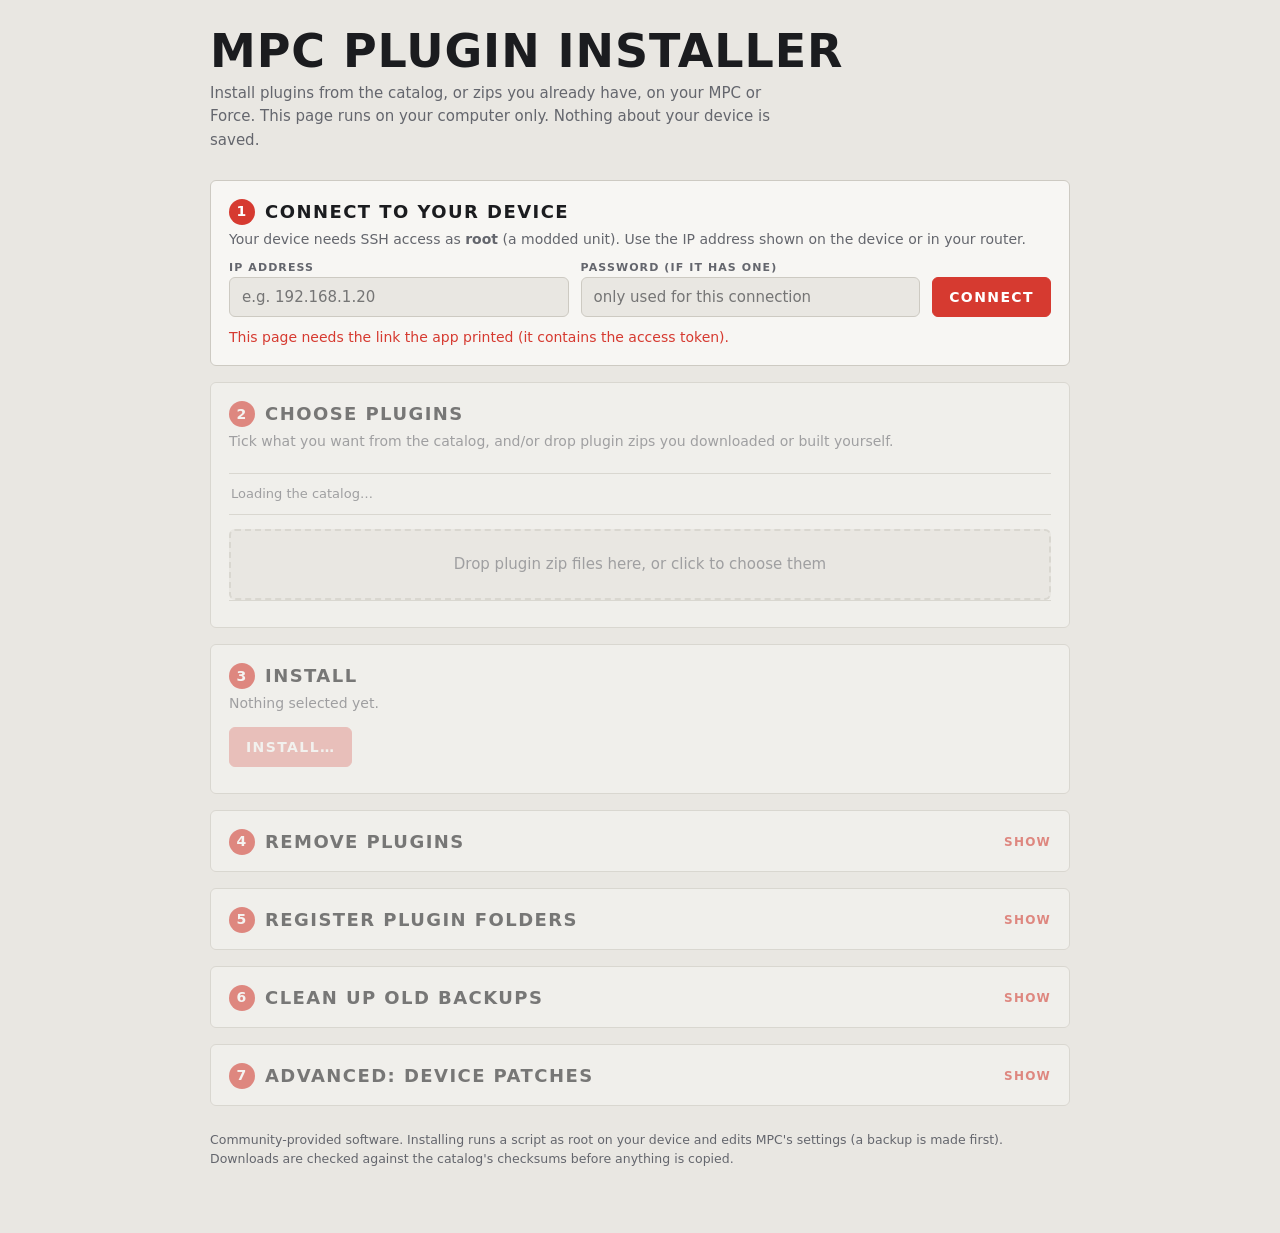
==== tools/desktop/web/index.html @ 8a44c022 "Installer app: Apply and Undo for device patches (#260) * Installer app: Apply and Undo for device p" ====
<!doctype html>
<html lang="en">
<head>
<meta charset="utf-8">
<meta name="viewport" content="width=device-width, initial-scale=1">
<title>MPC Plugin Installer</title>
<style>
:root { --bg:#e9e7e2; --panel:#f7f6f3; --panel-2:#eeede8; --line:#cdcac2; --fg:#1b1c1f; --muted:#64666d; --accent:#d63a30; --accent-fg:#fff;
  --ok:#2e7d32; --lcd:#1b1c1f; --lcd-fg:#f4f4f4; --display:"Titillium Web","Arial Narrow",system-ui,sans-serif; --text:"Roboto",system-ui,sans-serif; color-scheme:light; }
* { box-sizing:border-box; }
body { margin:0; background:var(--bg); color:var(--fg); font:400 15px/1.55 var(--text); padding:0 16px 64px; }
.wrap { max-width:860px; margin-inline:auto; }
header { padding:28px 0 8px; }
h1 { font:700 clamp(30px,6vw,46px)/1 var(--display); text-transform:uppercase; letter-spacing:.02em; margin:0 0 8px; }
.lede { color:var(--muted); margin:0 0 20px; max-width:60ch; }
section { background:var(--panel); border:1px solid var(--line); border-radius:6px; padding:18px 18px 16px; margin-bottom:16px; }
section.off { opacity:.55; }
h2 { font:700 18px/1.2 var(--display); text-transform:uppercase; letter-spacing:.08em; margin:0 0 4px; display:flex; gap:10px; align-items:center; }
h2 .n { display:inline-grid; place-items:center; width:26px; height:26px; border-radius:50%; background:var(--accent); color:var(--accent-fg); font-size:14px; }
.sub { color:var(--muted); margin:0 0 12px; font-size:14px; }
label.f { display:flex; flex-direction:column; gap:4px; font:600 11px/1 var(--display); letter-spacing:.1em; text-transform:uppercase; color:var(--muted); }
input[type=text], input[type=password] { font:400 15px var(--text); letter-spacing:0; text-transform:none; color:var(--fg); background:var(--bg); border:1px solid var(--line); border-radius:6px; padding:10px 12px; width:100%; }
.row { display:flex; gap:12px; flex-wrap:wrap; align-items:flex-end; }
.row > * { flex:1 1 200px; }
.row > button { flex:0 0 auto; }
button, .btn { font:600 14px/1 var(--display); letter-spacing:.1em; text-transform:uppercase; border-radius:6px; border:1px solid var(--line); background:var(--panel-2); color:var(--fg); padding:12px 16px; cursor:pointer; }
button.primary { background:var(--accent); border-color:var(--accent); color:var(--accent-fg); }
button:disabled { opacity:.45; cursor:not-allowed; }
:focus-visible { outline:2px solid var(--accent); outline-offset:2px; }
.msg { margin:10px 0 0; font-size:14px; }
.msg.err { color:var(--accent); } .msg.ok { color:var(--ok); }
.small { font-size:13px; color:var(--muted); }
ul.list { list-style:none; margin:0; padding:0; border-top:1px solid var(--line); }
ul.list li { display:flex; gap:12px; align-items:flex-start; padding:10px 2px; border-bottom:1px solid var(--line); }
ul.list input[type=checkbox] { width:20px; height:20px; margin-top:2px; accent-color:var(--accent); flex:none; }
ul.list .t { flex:1; min-width:0; } ul.list .t b { font:700 16px var(--display); letter-spacing:.04em; text-transform:uppercase; }
ul.list .t .d { display:block; color:var(--muted); font-size:13px; }
.tag { display:inline-block; vertical-align:middle; font:600 11px var(--display); letter-spacing:.08em; text-transform:uppercase; border:1px solid var(--line); border-radius:4px; padding:2px 6px; margin-left:8px; color:var(--muted); }
.tag.ok { color:var(--ok); border-color:var(--ok); }
.drop { border:2px dashed var(--line); border-radius:6px; padding:22px; text-align:center; color:var(--muted); margin-top:14px; cursor:pointer; background:var(--bg); }
.drop.over { border-color:var(--accent); color:var(--fg); }
.log { background:var(--lcd); color:var(--lcd-fg); border-radius:6px; padding:12px; font:500 12.5px/1.5 ui-monospace,Menlo,Consolas,monospace; white-space:pre-wrap; overflow-wrap:anywhere; max-height:340px; overflow:auto; margin:12px 0 0; }
dialog { border:1px solid var(--line); border-radius:8px; background:var(--panel); color:var(--fg); max-width:520px; width:calc(100% - 32px); padding:20px; }
dialog::backdrop { background:rgb(0 0 0/.45); }
dialog h3 { font:700 20px var(--display); text-transform:uppercase; letter-spacing:.06em; margin:0 0 8px; }
dialog .actions { display:flex; gap:10px; justify-content:flex-end; margin-top:16px; }
.tools[hidden] { display:none; }
.tools { display:grid; grid-template-columns:repeat(auto-fit,minmax(140px,1fr)); gap:10px; margin:0 0 10px; }
.tools .wide { grid-column:1 / -1; }
.tools select { font:400 14px var(--text); color:var(--fg); background:var(--bg); border:1px solid var(--line); border-radius:6px; padding:10px 12px; width:100%; }
.tools label.f { min-width:0; }
.catbar { display:flex; flex-wrap:wrap; gap:6px 16px; justify-content:space-between; align-items:center; margin:2px 0 8px; font-size:13px; color:var(--muted); }
.linkbtn { font:600 12px/1 var(--display); letter-spacing:.1em; text-transform:uppercase; color:var(--accent); background:none; border:0; padding:6px 0; cursor:pointer; }
.tag.up { color:#8a5a00; border-color:#c58b00; }
.tag.warn { color:#4b3f94; border-color:#8a7cc9; }   /* MPC OS 3.x only: not the update tag's amber */
ul.list .t .d.osn.err { color:var(--accent); } ul.list .t .d.osn.warn { color:#4b3f94; }
#selbar { position:sticky; bottom:12px; z-index:4; display:flex; gap:12px; align-items:center; justify-content:space-between; background:var(--lcd); color:var(--lcd-fg);
  border-radius:8px; padding:10px 12px 10px 16px; box-shadow:0 6px 24px rgb(0 0 0/.25); margin-top:12px; }
#selbar[hidden] { display:none; }
#selbar b { font:700 15px var(--display); letter-spacing:.06em; text-transform:uppercase; }
#selbar button.linkbtn { color:#ffb3ad; }
details.collapse > summary { cursor:pointer; list-style:none; display:flex; justify-content:space-between; align-items:center; gap:12px; }
details.collapse > summary::-webkit-details-marker { display:none; }
details.collapse > summary h2 { margin:0; }
details.collapse > summary .hint { font:600 12px/1 var(--display); letter-spacing:.1em; text-transform:uppercase; color:var(--accent); }
details.collapse[open] > summary .hint { font-size:0; }
details.collapse[open] > summary .hint::after { content:"Hide"; font-size:12px; }
details.collapse[open] > summary { margin-bottom:6px; }
.row input[type=number] { width:100%; font:400 15px var(--text); color:var(--fg); background:var(--bg); border:1px solid var(--line); border-radius:6px; padding:10px 12px; }
ul.list li.grp { display:block; padding:12px 2px 6px; font:700 12px/1 var(--display); letter-spacing:.12em; text-transform:uppercase; color:var(--muted); border-bottom:1px solid var(--line); }
fieldset.where { border:1px solid var(--line); border-radius:6px; margin:0 0 12px; padding:8px 12px 10px; }
fieldset.where[hidden] { display:none; }
fieldset.where legend { font:600 11px/1 var(--display); letter-spacing:.1em; text-transform:uppercase; color:var(--muted); padding:0 6px; }
.whereopt { display:flex; gap:10px; align-items:flex-start; padding:6px 0; cursor:pointer; }
.whereopt input { margin-top:3px; accent-color:var(--accent); }
.whereopt span { display:block; } .whereopt small { display:block; color:var(--muted); font-size:13px; }
.badge { font:700 12px/1 var(--display); letter-spacing:.08em; text-transform:uppercase; color:#8a5a00; border:1px solid #c58b00; background:#fbf1d6; border-radius:999px; padding:4px 10px; margin-left:auto; }
.badge[hidden] { display:none; }
details.collapse > summary .badge + .hint { margin-left:12px; }
footer { color:var(--muted); font-size:12.5px; margin-top:24px; }
</style>
</head>
<body>
<div class="wrap">
<header>
  <h1>MPC plugin installer</h1>
  <p class="lede">Install plugins from the catalog, or zips you already have, on your MPC or Force. This page runs on your computer only. Nothing about your device is saved.</p>
</header>

<section id="s1">
  <h2><span class="n">1</span>Connect to your device</h2>
  <p class="sub">Your device needs SSH access as <b>root</b> (a modded unit). Use the IP address shown on the device or in your router.</p>
  <form id="conn" class="row" autocomplete="off">
    <label class="f">IP address<input id="host" type="text" inputmode="decimal" placeholder="e.g. 192.168.1.20" spellcheck="false" required></label>
    <label class="f">Password (if it has one)<input id="pw" type="password" placeholder="only used for this connection"></label>
    <button class="primary" id="connect" type="submit">Connect</button>
  </form>
  <p class="msg" id="connmsg" role="status" aria-live="polite"></p>
</section>

<section id="s2" class="off">
  <h2><span class="n">2</span>Choose plugins</h2>
  <p class="sub">Tick what you want from the catalog, and/or drop plugin zips you downloaded or built yourself.</p>
  <div class="tools" id="tools" hidden>
    <label class="f wide">Search<input id="q" type="search" placeholder="Name, developer or what it does" autocomplete="off"></label>
    <label class="f">Kind<select id="f-kind"></select></label>
    <label class="f">Developer<select id="f-dev"></select></label>
    <label class="f">Show<select id="f-show"></select></label>
    <label class="f">Sort by<select id="f-sort"></select></label>
  </div>
  <div class="catbar"><span id="catcount" aria-live="polite"></span><button class="linkbtn" type="button" id="resetf" hidden>Clear filters</button></div>
  <ul class="list" id="cat"><li class="small">Loading the catalog…</li></ul>
  <div class="drop" id="drop" tabindex="0" role="button" aria-label="Add plugin zip files">Drop plugin zip files here, or click to choose them
    <input id="file" type="file" accept=".zip" multiple hidden></div>
  <ul class="list" id="ups"></ul>
  <p class="msg" id="upmsg" role="status" aria-live="polite"></p>
</section>

<section id="s3" class="off">
  <h2><span class="n">3</span>Install</h2>
  <p class="sub" id="summary">Nothing selected yet.</p>
  <fieldset class="where" id="where" hidden><legend>Install to</legend><div id="whereopts"></div><p class="msg" id="wherewarn"></p></fieldset>
  <button class="primary" id="go" disabled>Install…</button>
  <p class="msg" id="result" role="status" aria-live="polite"></p>
  <pre class="log" id="log" hidden></pre>
</section>

<section id="s4" class="off">
<details id="d4" class="collapse">
  <summary><h2><span class="n">4</span>Remove plugins</h2><span class="hint">Show</span></summary>
  <p class="sub">The plugins on your device. Removing deletes the plugin's folder and its entry in MPC's plugin list (MPC's settings are backed up first). Your own files inside it, such as ROMs, kits and dumps, are kept. Addins (libraries MPC loads when it starts) are listed last: removing one runs its own uninstaller, which takes it out of MPC's start-up list and deletes its folder, settings included.</p>
  <ul class="list" id="dev"><li class="small">Connect to see what is on the device.</li></ul>
  <button id="rm" disabled>Remove…</button>
  <p class="msg" id="rmresult" role="status" aria-live="polite"></p>
  <pre class="log" id="rmlog" hidden></pre>
</details>
</section>

<section id="s5" class="off">
<details id="d5" class="collapse">
  <summary><h2><span class="n">5</span>Register plugin folders</h2><span class="badge" id="regbadge" hidden></span><span class="hint">Show</span></summary>
  <p class="sub">A plugin folder only shows up in MPC once it is in MPC's plugin list. Folders you copied in yourself, or that MPC forgot (for example because a card was out when MPC started), are not. This adds them, and drops entries whose plugin file is gone. Everything else in the list is left alone. MPC's settings are backed up first and MPC restarts once.</p>
  <ul class="list" id="reglist"><li class="small">Connect to check.</li></ul>
  <button id="reg" disabled>Register…</button>
  <p class="msg" id="regres" role="status" aria-live="polite"></p>
  <pre class="log" id="reglog" hidden></pre>
</details>
</section>

<section id="s6" class="off">
<details id="d6" class="collapse">
  <summary><h2><span class="n">6</span>Clean up old backups</h2><span class="hint">Show</span></summary>
  <p class="sub">Every install, removal and sync leaves a copy of MPC's settings file on the device. They are small, but they pile up. This keeps the newest ones and deletes the older ones. The newest backup is never deleted, and MPC is not restarted.</p>
  <p class="small" id="bkinfo">Connect to see them.</p>
  <div class="row"><label class="f">Keep the newest<input id="keepn" type="number" min="1" max="1000" value="10" inputmode="numeric"></label><button id="prune" disabled>Delete older backups…</button></div>
  <p class="msg" id="pruneres" role="status" aria-live="polite"></p>
</details>
</section>

<section id="s7" class="off">
<details id="d7" class="collapse">
  <summary><h2><span class="n">7</span>Advanced: device patches</h2><span class="hint">Show</span></summary>
  <p class="sub"><b>Not for most people.</b> A patch changes the device itself (for example Akai's own MPC program), not a plugin. Checking only <b>looks</b>: it asks the device which patches are applied and changes nothing. <b>Apply</b> and <b>Undo</b> run the patch's own script on the device, with its default settings, and only after you type a confirmation word. Read the patch's guide first; one patch at a time; never as part of a plugin install. For options (such as which buttons to remap), run the script yourself over SSH as its guide says.</p>
  <div class="row"><button id="patchcheck" type="button" disabled>Check the device</button></div>
  <p class="small" id="patchinfo">Connect, then open this step to check.</p>
  <ul class="list" id="patchlist"></ul>
  <div class="msg" id="patchres"></div>
  <pre class="log" id="patchlog" hidden></pre>
</details>
</section>

<div id="selbar" hidden role="region" aria-label="Selected plugins"><span><b id="selcount"></b> <button class="linkbtn" type="button" id="selclear">Clear</button></span><button class="primary" id="go2" type="button">Install…</button></div>

<footer>Community-provided software. Installing runs a script as root on your device and edits MPC's settings (a backup is made first). Downloads are checked against the catalog's checksums before anything is copied.</footer>
</div>

<dialog id="dlg">
  <h3 id="dlgtitle">Install on your device?</h3>
  <p id="dlgtxt"></p>
  <p id="dlgsave"><b>Save your project first.</b> MPC will be stopped and started again, and anything unsaved is lost.</p>
  <div class="actions"><button id="no">Cancel</button><button class="primary" id="yes">Install</button></div>
</dialog>

<script>
"use strict";
var T = new URLSearchParams(location.search).get("t") || "";
try { history.replaceState(null, "", location.pathname); } catch (e) {}
var S = { connected: false, problems: [], cat: [], ups: [], pickCat: {}, pickUp: {}, running: false, dev: [], pickDev: {}, bk: null, roots: [], root: "", unreg: null, mode: "install", f: { q: "", kind: "", dev: "", show: "", sort: "name" } };
function $(id) { return document.getElementById(id); }
function text(el, s) { el.textContent = s; }
function api(path, body, raw) {
  var o = { headers: { "X-MPC-Token": T } };
  if (body !== undefined) { o.method = "POST"; if (raw) o.body = body; else { o.headers["Content-Type"] = "application/json"; o.body = JSON.stringify(body); } }
  return fetch(path, o).then(function (r) { return r.json().then(function (j) { if (!r.ok) throw new Error(j.error || ("HTTP " + r.status)); return j; }); });
}
function msg(el, s, cls) { text(el, s || ""); el.className = "msg" + (cls ? " " + cls : ""); }
function gb(kb) { return kb >= 1048576 ? (kb / 1048576).toFixed(1) + " GB" : Math.round(kb / 1024) + " MB"; }
function mb(n) { return n >= 1048576 ? (n / 1048576).toFixed(1) + " MB" : Math.max(1, Math.round(n / 1024)) + " KB"; }
function el(tag, cls, t) { var e = document.createElement(tag); if (cls) e.className = cls; if (t != null) e.textContent = t; return e; }

function setConnected(c, info, problems) {
  S.connected = c; S.problems = problems || []; S.libc = c && info ? (info.libc || "") : ""; S.arch = c && info ? (info.arch || "") : "";
  $("s2").classList.toggle("off", !c); $("s3").classList.toggle("off", !c); $("s4").classList.toggle("off", !c); $("s5").classList.toggle("off", !c); $("s6").classList.toggle("off", !c); $("s7").classList.toggle("off", !c);
  S.patches = null; drawPatches();
  if (c) {
    var n = (info.installed || []).length;
    S.roots = info.roots || []; var pr = S.roots.filter(function (r) { return r.primary; })[0] || S.roots[0]; S.root = pr ? pr.path : "";
    var places = S.roots.map(function (r) { return r.label + " (" + (r.fs ? r.fs + ", " : "") + gb(r.freeKB) + " free)"; }).join("; ");
    var m = "Connected to " + info.host + " (" + (info.arch || "?") + "). " + n + " plugin folder" + (n === 1 ? "" : "s") + " found. Plugin locations: " + (places || info.synths) + ". Device key " + info.fingerprint + ".";
    if (S.problems.length) msg($("connmsg"), m + " Cannot install here: " + S.problems.join("; ") + ".", "err"); else msg($("connmsg"), m, "ok");
    drawWhere(); loadCatalog(); loadDevice(); loadUnreg(); loadBackups();
  }
  refresh();
}
function loadCatalog() {
  api("/api/catalog").then(function (j) { S.cat = j.plugins; buildTools(); drawCat(); }).catch(function (e) {
    S.cat = []; var ul = $("cat"); ul.textContent = ""; var li = el("li", "small", e.message); ul.appendChild(li);
  });
}
var SHOWS = { "": "All plugins", "new": "Not on the device yet", "on": "Already on the device", "upd": "Updates available", "sel": "Only the ones I ticked" };
var SORTS = { name: "Name", dev: "Developer", kind: "Kind", size: "Smallest download" };
var KINDS = { instrument: "Instruments", effect: "Effects", addin: "Addins" };
function fill(id, opts, val) {
  var sel = $(id); sel.textContent = "";
  opts.forEach(function (o) { var op = document.createElement("option"); op.value = o[0]; op.textContent = o[1]; sel.appendChild(op); });
  sel.value = val;
}
function buildTools() {
  var kinds = {}, devs = {};
  S.cat.forEach(function (p) { kinds[p.kind] = 1; devs[p.author] = 1; });
  fill("f-kind", [["", "All kinds"]].concat(Object.keys(kinds).sort().map(function (k) { return [k, KINDS[k] || k]; })), S.f.kind);
  fill("f-dev", [["", "All developers"]].concat(Object.keys(devs).sort().map(function (d) { return [d, d]; })), S.f.dev);
  fill("f-show", Object.keys(SHOWS).map(function (k) { return [k, SHOWS[k]]; }), S.f.show);
  fill("f-sort", Object.keys(SORTS).map(function (k) { return [k, SORTS[k]]; }), S.f.sort);
  $("tools").hidden = S.cat.length === 0;
}
function shownCat() {
  var f = S.f, q = f.q.trim().toLowerCase();
  var out = S.cat.filter(function (p) {
    if (q && [p.name, p.author, p.summary, p.id].join(" ").toLowerCase().indexOf(q) < 0) return false;
    if (f.kind && p.kind !== f.kind) return false;
    if (f.dev && p.author !== f.dev) return false;
    if (f.show === "new" && p.installed) return false;
    if (f.show === "on" && !p.installed) return false;
    if (f.show === "upd" && !p.update) return false;
    if (f.show === "sel" && !S.pickCat[p.id]) return false;
    return true;
  });
  var cmp = { name: function (a, b) { return a.name.localeCompare(b.name); },
              dev: function (a, b) { return a.author.localeCompare(b.author) || a.name.localeCompare(b.name); },
              kind: function (a, b) { return a.kind.localeCompare(b.kind) || a.name.localeCompare(b.name); },
              size: function (a, b) { return a.size - b.size || a.name.localeCompare(b.name); } }[f.sort] || function () { return 0; };
  return out.sort(cmp);
}
/* Which MPC OS generations a plugin works on and what that means for this device. The catalog says (os_compat, max_glibc); the device's glibc
   (S.libc, read when connecting) tells MPC OS 2.x (about glibc 2.32) from 3.x and the Force (2.39). Never blocks: it warns. */
function vgt(a, b) {   /* is version a newer than version b ("2.34" > "2.33") */
  var x = String(a).split(".").map(Number), y = String(b).split(".").map(Number);
  for (var i = 0; i < Math.max(x.length, y.length); i++) { var p = x[i] || 0, q = y[i] || 0; if (p !== q) return p > q; }
  return false;
}
function osTagFor(p) {
  var g = p.os_compat || []; if (!g.length) return null;
  if (g.indexOf("2.x") >= 0) { var t = el("span", "tag", "MPC OS 2.x + 3.x"); t.title = "Its skin and library were checked against MPC OS 2.15.1's own skins and glibc. Not the same as tested on a 2.x unit."; return t; }
  var w = el("span", "tag warn", "MPC OS 3.x only"); w.title = "Not compatible with MPC OS 2.x" + ((p.os_compat_why || []).length ? " (" + p.os_compat_why.join("; ") + ")" : ""); return w;
}
function osNote(p) {   /* {level, text} when this plugin will not work as expected on the connected device, else null */
  if (S.arch === "aarch64" && !p.gen2) return { level: "err", text: p.name + " has no Gen2 (aarch64) build yet, so it cannot be installed on this device." };
  if (!S.libc) return null;
  if (p.max_glibc && vgt(p.max_glibc, S.libc)) return { level: "err", text: p.name + " needs glibc " + p.max_glibc + " but this device has " + S.libc + ": MPC will list it but it will not load." };
  var g = p.os_compat || [];
  if (g.length && g.indexOf("2.x") < 0 && vgt("2.34", S.libc)) return { level: "warn", text: p.name + " is made for MPC OS 3.x. This device looks like MPC OS 2.x (glibc " + S.libc + "), so its touchscreen page may stay empty; it still works from the Q-Links." };
  return null;
}
function drawCat() {
  var ul = $("cat"); ul.textContent = "";
  var rows = shownCat(), f = S.f, filtered = !!(f.q || f.kind || f.dev || f.show);
  rows.forEach(function (p) {
    var li = el("li"), cb = document.createElement("input"); cb.type = "checkbox"; cb.id = "c_" + p.id; cb.checked = !!S.pickCat[p.id];
    cb.addEventListener("change", function () { S.pickCat[p.id] = cb.checked; refresh(); if (S.f.show === "sel") drawCat(); });
    var t = el("div", "t"), b = el("b", null, p.name);
    if (p.installed) b.appendChild(el("span", "tag ok", "on the device" + (p.installedAt ? " (" + p.installedAt + ")" : "")));
    if (p.update) b.appendChild(el("span", "tag up", "update: v" + p.installedVersion + " → v" + p.version));
    if (p.defer === false) { var dt = el("span", "tag", "restarts MPC itself"); dt.title = "This release has an older installer that restarts MPC on its own, so it adds a restart to the batch."; b.appendChild(dt); }
    var ot = p.kind === "addin" ? null : osTagFor(p); if (ot) b.appendChild(ot);
    if (p.gen2) { var gt = el("span", "tag", "Gen2"); gt.title = "Also built for Gen2 (aarch64) MPC devices; the app installs the right zip for the connected device."; b.appendChild(gt); }
    t.appendChild(b); t.appendChild(el("span", "d", "v" + p.version + " by " + p.author + " · " + mb(p.size) + " · " + p.summary));
    var on = osNote(p); if (on) t.appendChild(el("span", "d osn " + on.level, on.text));
    var lab = el("label"); lab.htmlFor = cb.id; lab.style.display = "contents"; lab.appendChild(t);
    li.appendChild(cb); li.appendChild(lab); ul.appendChild(li);
  });
  if (!S.cat.length) ul.appendChild(el("li", "small", "The catalog has no downloadable plugins right now."));
  else if (!rows.length) ul.appendChild(el("li", "small", "No plugins match. Try clearing the filters."));
  var n = Object.keys(S.pickCat).filter(function (k) { return S.pickCat[k]; }).length;
  text($("catcount"), S.cat.length ? "Showing " + rows.length + " of " + S.cat.length + " plugin" + (S.cat.length === 1 ? "" : "s") + (n ? " · " + n + " ticked from the catalog" : "") : "");
  $("resetf").hidden = !filtered;
}
function rootNote(r) {
  var n = [];
  if (r.noExec) n.push("Mounted noexec: MPC cannot load plugins from here (they are listed but only show Load Plugin). Use the internal drive or an SD card.");
  if (r.noSymlinks) n.push("Formatted " + r.fs + ", which cannot store symbolic links: a plugin that needs them (Crate Digger) cannot be installed here.");
  if (!r.inContent) n.push("MPC does not list this folder as a content location, so a plugin's screen may not show until you add it in MPC's settings.");
  if (!r.primary) n.push("If this drive is not in when MPC starts, its plugins drop out of MPC's plugin list until you register them again (step 5).");
  return n;
}
function drawWhere() {
  var box = $("whereopts"); box.textContent = "";
  $("where").hidden = S.roots.length < 2;
  S.roots.forEach(function (r, i) {
    var lab = el("label", "whereopt"), rb = document.createElement("input"); rb.type = "radio"; rb.name = "where"; rb.value = r.path; rb.checked = r.path === S.root;
    rb.addEventListener("change", function () { S.root = r.path; drawWherewarn(); });
    var sp = el("span"); sp.appendChild(el("b", null, r.label)); sp.appendChild(el("small", null, r.path + " · " + (r.fs ? r.fs + " · " : "") + gb(r.freeKB) + " free"));
    lab.appendChild(rb); lab.appendChild(sp); box.appendChild(lab);
  });
  drawWherewarn();
}
function drawWherewarn() {
  var r = S.roots.filter(function (x) { return x.path === S.root; })[0], n = r ? rootNote(r) : [];
  msg($("wherewarn"), S.roots.length > 1 ? n.join(" ") : "", n.length ? "err" : "");
}
function rootLabelOf(path) { var r = S.roots.filter(function (x) { return x.path === path; })[0]; return r ? r.label : path; }
function loadUnreg() {
  return api("/api/unregistered").then(function (j) { S.unreg = j; drawUnreg(); refresh(); }).catch(function (e) { S.unreg = null; $("reglist").textContent = ""; $("reglist").appendChild(el("li", "small", e.message)); refresh(); });
}
function drawUnreg() {
  var ul = $("reglist"); ul.textContent = ""; var u = S.unreg, n = u ? u.add.length + u.remove.length : 0;
  if (!u) { ul.appendChild(el("li", "small", "Connect to check.")); }
  else if (!n) { ul.appendChild(el("li", "small", "Everything in your plugin folders is registered with MPC.")); }
  else {
    u.add.forEach(function (it) { var li = el("li"), t = el("div", "t"); t.appendChild(el("b", null, it.folder)); t.appendChild(el("span", "d", "in " + (it.rootLabel || it.root) + " · will be added to MPC's plugin list")); li.appendChild(t); ul.appendChild(li); });
    u.remove.forEach(function (f) { var li = el("li"), t = el("div", "t"); t.appendChild(el("b", null, f.split("/").slice(-2).join("/"))); t.appendChild(el("span", "d", "its plugin file is gone: the entry will be dropped from the list")); li.appendChild(t); ul.appendChild(li); });
  }
  $("regbadge").hidden = !n; text($("regbadge"), n + " waiting");
}
function loadDevice() {
  return api("/api/device").then(function (j) { S.dev = j.plugins; if (j.roots) { S.roots = j.roots; } drawDev(); refresh(); }).catch(function (e) { S.dev = []; drawDev(); msg($("rmresult"), e.message, "err"); });
}
function devKey(p) { return p.root + "\u0000" + p.folder; }
function drawDev() {
  var ul = $("dev"); ul.textContent = ""; var last = null, grouped = S.roots.length > 1 || S.dev.some(function (p) { return p.addin; });
  S.dev.forEach(function (p, i) {
    if (grouped && p.root !== last) { last = p.root; ul.appendChild(el("li", "grp", (p.rootLabel || rootLabelOf(p.root)) + " · " + p.root)); }
    var key = devKey(p), li = el("li"), cb = document.createElement("input"); cb.type = "checkbox"; cb.id = "d_" + i; cb.disabled = !p.known; cb.checked = !!S.pickDev[key] && p.known;
    cb.addEventListener("change", function () { S.pickDev[key] = cb.checked; refresh(); });
    var t = el("div", "t"), b = el("b", null, p.name || p.folder);
    if (p.version) b.appendChild(el("span", "tag", "v" + p.version));
    t.appendChild(b);
    if (p.addin) t.appendChild(el("span", "d", p.known ? "addin · removed by its own uninstaller, its settings with it"
      : "addin · no uninstall.sh in its folder (not installed by the addin installer): remove it by hand"));
    else t.appendChild(el("span", "d", p.known ? p.folder + (p.keep.length ? " · your files kept: " + p.keep.join(", ") : " · nothing in it is kept") + " · " + (p.source === "catalog" ? "from the catalog" : "from a zip you added")
      : p.folder + " · not from the catalog, so the app can't tell which files in it are yours. Drop its release zip above to manage it here, or remove it by hand."));
    var lab = el("label"); lab.htmlFor = cb.id; lab.style.display = "contents"; lab.appendChild(t);
    li.appendChild(cb); li.appendChild(lab); ul.appendChild(li);
  });
  if (!S.dev.length) ul.appendChild(el("li", "small", "No plugin folders found on the device."));
}
var PATCH_STATE = { "not-checked": "Not checked", "stock": "Not applied", "patched": "Applied", "old-patch": "Older version applied", "partial": "Installed, not active", "unsupported": "This firmware is not supported", "error": "Could not check" };
function loadPatches() {
  if (!S.connected) return;
  $("patchcheck").disabled = true; text($("patchinfo"), "Asking the device…");
  api("/api/patches").then(function (j) { S.patches = j; }).catch(function (e) { S.patches = { patches: [], note: e.message, error: true }; })
    .then(function () { drawPatches(); });
}
function drawPatches() {
  var ul = $("patchlist"); ul.textContent = "";
  var j = S.patches;
  $("patchcheck").disabled = !S.connected;
  if (!j) { text($("patchinfo"), S.connected ? "Open this step or press Check the device." : "Connect, then open this step to check."); return; }
  text($("patchinfo"), j.note || (j.patches.length ? "" : "No device patches are published yet."));
  j.patches.forEach(function (p) {
    var li = el("li"), h = el("div"); h.appendChild(el("b", null, p.title));
    h.appendChild(el("span", "tag" + (p.state === "patched" ? " ok" : p.state === "error" || p.state === "unsupported" ? " up" : ""), PATCH_STATE[p.state] || p.state));
    li.appendChild(h); li.appendChild(el("div", "small", p.summary));
    var ch = "Changes " + p.modifies.join(", ") + (p.restarts_mpc ? "; MPC restarts" : "") + (p.backup ? "; a backup goes to " + p.backup : "") + ". Works on " + p.supports.os + ". By " + p.author + ".";
    li.appendChild(el("div", "small", ch));
    if (p.detail) li.appendChild(el("div", "small", p.detail));
    var can = p.state === "stock" || p.state === "old-patch" ? "install" : "", back = p.state === "patched" || p.state === "old-patch" || p.state === "partial" || (p.state === "unsupported" && p.hasBackup);
    if ((can && p.supported) || (back && p.reversible)) {
      var bar = el("div", "row");
      if (can && p.supported) bar.appendChild(patchButton(p, "install"));
      if (back && p.reversible) bar.appendChild(patchButton(p, "uninstall"));
      li.appendChild(bar);
    }
    if (p.docs) { var a = el("a", null, "Guide"); a.href = "https://github.com/sd88me/mpc-vst-plugins/blob/main/" + p.docs.replace(/^\/+/, ""); a.target = "_blank"; a.rel = "noopener"; a.style.color = "var(--accent)"; li.appendChild(a); }
    ul.appendChild(li);
  });
}
function patchButton(p, action) {
  var b = el("button", "pbtn", action === "install" ? "Apply…" : "Undo…"); b.type = "button"; b.disabled = S.running;
  b.addEventListener("click", function () { patchConfirm(p, action, b.parentNode.parentNode); });
  return b;
}
// The warning, what it changes and a typed word; nothing runs until the word matches. The server checks the word again.
function patchConfirm(p, action, li) {
  var old = li.querySelector(".pconfirm"); if (old) old.remove();
  var word = action === "install" ? "APPLY" : "UNDO", box = el("div", "pconfirm");
  box.style.cssText = "margin-top:8px;padding:10px;border:1px solid var(--accent);border-radius:6px";
  box.appendChild(el("div", null, (action === "install" ? "Apply" : "Undo") + ": " + p.title));
  box.appendChild(el("div", "small", "This changes " + p.modifies.join(", ") + "." + (p.restarts_mpc ? " MPC may stop and start again, so anything unsaved on the device is lost." : "") +
    (p.backup ? " A backup goes to " + p.backup + "." : "") + (action === "install" ? " You can undo it from here afterwards." : " The script restores what it saved.")));
  var lab = el("label", "small", "Type " + word + " to continue "), inp = document.createElement("input"); inp.type = "text"; inp.autocomplete = "off"; inp.spellcheck = false; inp.setAttribute("aria-label", "Type " + word);
  lab.appendChild(inp); box.appendChild(lab);
  var go = el("button", "primary", action === "install" ? "Apply patch" : "Undo patch"), no = el("button", null, "Cancel"); go.type = no.type = "button"; go.disabled = true;
  inp.addEventListener("input", function () { go.disabled = inp.value !== word || S.running; });
  no.addEventListener("click", function () { box.remove(); });
  go.addEventListener("click", function () {
    box.remove(); S.running = true; refresh(); var log = $("patchlog"); log.hidden = false; log.textContent = ""; msg($("patchres"), "Working…");
    api("/api/patch/run", { id: p.id, action: action, confirm: word })
      .then(function () { poll(0, log, $("patchres"), action === "install" ? "Applied. The row shows what the device now reports." : "Undone. The row shows what the device now reports."); })
      .catch(function (e) { S.running = false; refresh(); msg($("patchres"), e.message, "err"); });
  });
  var row = el("div", "row"); row.appendChild(go); row.appendChild(no); box.appendChild(row);
  li.appendChild(box); inp.focus();
}
function loadBackups() {
  return api("/api/backups").then(function (j) { S.bk = j.backups; drawBk(); refresh(); }).catch(function (e) { S.bk = null; text($("bkinfo"), e.message); refresh(); });
}
function keepN() { var n = parseInt($("keepn").value, 10); return isNaN(n) || n < 1 || n > 1000 ? 0 : n; }
function drawBk() {
  var b = S.bk;
  text($("bkinfo"), !b ? "Connect to see them." : b.count === 0 ? "No backups of MPC's settings on the device."
    : b.count + " backup" + (b.count === 1 ? "" : "s") + " of MPC's settings (about " + (b.totalKB >= 1024 ? (b.totalKB / 1024).toFixed(1) + " MB" : b.totalKB + " KB") + ")" +
      (b.oldest && b.newest ? ", from " + b.oldest + " to " + b.newest : "") + ".");
}
function drawUps() {
  var ul = $("ups"); ul.textContent = "";
  S.ups.forEach(function (p) {
    var li = el("li"), cb = document.createElement("input"); cb.type = "checkbox"; cb.id = "u_" + p.handle; cb.checked = S.pickUp[p.handle] !== false;
    S.pickUp[p.handle] = cb.checked;
    cb.addEventListener("change", function () { S.pickUp[p.handle] = cb.checked; refresh(); });
    var t = el("div", "t"), b = el("b", null, p.title); b.appendChild(el("span", "tag", "your zip"));
    t.appendChild(b); t.appendChild(el("span", "d", "v" + p.version + " · " + mb(p.size) + (p.defer ? "" : " · older installer: MPC restarts for this one on its own")));
    var rm = el("button", null, "Remove"); rm.type = "button";
    rm.addEventListener("click", function () { api("/api/discard", { handle: p.handle }).then(function () { S.ups = S.ups.filter(function (x) { return x.handle !== p.handle; }); drawUps(); refresh(); if (S.connected) loadDevice(); }); });
    var lab = el("label"); lab.htmlFor = cb.id; lab.style.display = "contents"; lab.appendChild(t);
    li.appendChild(cb); li.appendChild(lab); li.appendChild(rm); ul.appendChild(li);
  });
}
function selection() {
  return { catalog: S.cat.filter(function (p) { return S.pickCat[p.id]; }).map(function (p) { return p.id; }),
           uploads: S.ups.filter(function (p) { return S.pickUp[p.handle]; }).map(function (p) { return p.handle; }), root: S.root };
}
function refresh() {
  var s = selection(), n = s.catalog.length + s.uploads.length;
  text($("summary"), !S.connected ? "Connect to your device first." : n === 0 ? "Nothing selected yet." : n + " plugin" + (n === 1 ? "" : "s") + " selected.");
  $("go").disabled = !S.connected || n === 0 || S.running || S.problems.length > 0;
  Array.prototype.forEach.call(document.querySelectorAll(".pbtn"), function (b) { b.disabled = S.running; });
  var kn = keepN(); $("prune").disabled = !S.connected || S.running || !S.bk || kn === 0 || S.bk.count <= kn;
  $("rm").disabled = !S.connected || S.running || S.problems.length > 0 || !S.dev.some(function (p) { return S.pickDev[devKey(p)] && p.known; });
  $("reg").disabled = !S.connected || S.running || S.problems.length > 0 || !S.unreg || (S.unreg.add.length + S.unreg.remove.length) === 0;
  $("selbar").hidden = !(S.connected && n > 0 && !S.running && S.problems.length === 0);
  text($("selcount"), n + " plugin" + (n === 1 ? "" : "s") + " selected");
}

$("d7").addEventListener("toggle", function () { if ($("d7").open && S.connected && !S.patches) loadPatches(); });
$("patchcheck").addEventListener("click", loadPatches);
$("conn").addEventListener("submit", function (e) {
  e.preventDefault(); msg($("connmsg"), "Connecting…"); $("connect").disabled = true;
  api("/api/connect", { host: $("host").value, password: $("pw").value }).then(function (j) { $("pw").value = ""; setConnected(true, j.device, j.problems); })
    .catch(function (err) { setConnected(false); msg($("connmsg"), err.message, "err"); }).then(function () { $("connect").disabled = false; });
});

function upload(files) {
  if (!files.length) return;
  var fd = new FormData(); for (var i = 0; i < files.length; i++) fd.append("file", files[i], files[i].name);
  msg($("upmsg"), "Checking " + files.length + " file" + (files.length === 1 ? "" : "s") + "…");
  api("/api/upload", fd, true).then(function (j) {
    var bad = [];
    j.results.forEach(function (r) { if (r.package) S.ups.push(r.package); else bad.push(r.name + ": " + r.error); });
    drawUps(); refresh(); msg($("upmsg"), bad.join("\n"), bad.length ? "err" : ""); if (S.connected) loadDevice();
  }).catch(function (e) { msg($("upmsg"), e.message, "err"); });
}
var drop = $("drop");
drop.addEventListener("click", function () { $("file").click(); });
drop.addEventListener("keydown", function (e) { if (e.key === "Enter" || e.key === " ") { e.preventDefault(); $("file").click(); } });
$("file").addEventListener("change", function () { upload($("file").files); $("file").value = ""; });
["dragenter", "dragover"].forEach(function (n) { drop.addEventListener(n, function (e) { e.preventDefault(); drop.classList.add("over"); }); });
["dragleave", "drop"].forEach(function (n) { drop.addEventListener(n, function (e) { e.preventDefault(); drop.classList.remove("over"); }); });
drop.addEventListener("drop", function (e) { upload(e.dataTransfer.files); });

function startInstall() {
  var s = selection();
  api("/api/plan", s).then(function (p) {
    var names = p.items.map(function (i) { return i.title + " " + i.version; }).join(", ");
    var r = p.maybeMore ? " MPC will restart at least once, and once more for each plugin with an older installer that restarts MPC by itself (the log shows which)."
          : p.restarts > 1 ? " MPC will restart " + p.restarts + " times, because some of the installers restart it themselves." : " MPC will restart once.";
    S.mode = "install"; $("dlgsave").hidden = false; text($("dlgtitle"), "Install on your device?"); text($("yes"), "Install");
    var notes = s.catalog.map(function (id) { return osNote(S.cat.filter(function (x) { return x.id === id; })[0]); }).filter(Boolean);
    if (notes.some(function (n) { return n.level === "err"; })) text($("yes"), "Install anyway");
    text($("dlgtxt"), "About to install: " + names + (S.roots.length > 1 ? " to " + rootLabelOf(S.root) : "") + "." + r + (notes.length ? " " + notes.map(function (n) { return (n.level === "err" ? "Warning: " : "Note: ") + n.text; }).join(" ") : ""));
    $("dlg").showModal();
  }).catch(function (e) { msg($("result"), e.message, "err"); });
}
$("go").addEventListener("click", startInstall);
$("go2").addEventListener("click", startInstall);
$("selclear").addEventListener("click", function () {
  S.pickCat = {}; S.ups.forEach(function (p) { S.pickUp[p.handle] = false; }); drawCat(); drawUps(); refresh();
});
[["q", "q", "input"], ["f-kind", "kind", "change"], ["f-dev", "dev", "change"], ["f-show", "show", "change"], ["f-sort", "sort", "change"]].forEach(function (m) {
  $(m[0]).addEventListener(m[2], function () { S.f[m[1]] = $(m[0]).value; drawCat(); });
});
$("resetf").addEventListener("click", function () {
  S.f = { q: "", kind: "", dev: "", show: "", sort: S.f.sort }; $("q").value = ""; buildTools(); drawCat();
});
$("no").addEventListener("click", function () { $("dlg").close(); });
function chosenDev() { return S.dev.filter(function (p) { return S.pickDev[devKey(p)] && p.known; }); }
$("rm").addEventListener("click", function () {
  var ch = chosenDev(); S.mode = "remove"; $("dlgsave").hidden = false;
  text($("dlgtitle"), "Remove from your device?"); text($("yes"), "Remove");
  var plugs = ch.filter(function (p) { return !p.addin; }), adds = ch.filter(function (p) { return p.addin; });
  text($("dlgtxt"), "About to remove: " + ch.map(function (p) { return p.name || p.folder; }).join(", ") + "." +
    (plugs.length ? " Each plugin's folder and its entry in MPC's plugin list are deleted (a backup of MPC's settings is made first)." : "") +
    (adds.length ? " Each addin is taken out of MPC's start-up list and its folder deleted, settings included." : "") +
    (!plugs.length ? "" : ch.some(function (p) { return p.keep.length; }) ? " Your own files are kept: " + ch.filter(function (p) { return p.keep.length; }).map(function (p) { return (p.name || p.folder) + " (" + p.keep.join(", ") + ")"; }).join("; ") + "." : " Nothing inside is kept.") + " MPC restarts once.");
  $("dlg").showModal();
});
$("prune").addEventListener("click", function () {
  var kn = keepN(), del = S.bk ? S.bk.count - kn : 0; S.mode = "prune"; $("dlgsave").hidden = true;
  text($("dlgtitle"), "Delete old settings backups?"); text($("yes"), "Delete");
  text($("dlgtxt"), "Keeps the newest " + kn + " backup" + (kn === 1 ? "" : "s") + " of MPC's settings and deletes the " + del + " older one" + (del === 1 ? "" : "s") + ". MPC is not restarted and nothing else is touched.");
  $("dlg").showModal();
});
$("keepn").addEventListener("input", refresh);
$("reg").addEventListener("click", function () {
  var u = S.unreg; S.mode = "register"; $("dlgsave").hidden = false;
  text($("dlgtitle"), "Register plugin folders?"); text($("yes"), "Register");
  text($("dlgtxt"), "Adds " + u.add.length + " plugin folder" + (u.add.length === 1 ? "" : "s") + " to MPC's plugin list (" + u.add.map(function (i) { return i.folder; }).join(", ") + ")" +
    (u.remove.length ? " and drops " + u.remove.length + " entr" + (u.remove.length === 1 ? "y" : "ies") + " whose plugin file is gone" : "") + ". Everything else in the list stays. MPC's settings are backed up first and MPC restarts once.");
  $("dlg").showModal();
});
$("yes").addEventListener("click", function () {
  $("dlg").close();
  if (S.mode === "prune") {
    msg($("pruneres"), "Working…"); $("prune").disabled = true;
    api("/api/prune", { keep: keepN(), confirm: true }).then(function (j) { msg($("pruneres"), "Deleted " + j.deleted + " old backup" + (j.deleted === 1 ? "" : "s") + ".", "ok"); S.bk = j.backups; drawBk(); refresh(); })
      .catch(function (e) { msg($("pruneres"), e.message, "err"); refresh(); });
    return;
  }
  if (S.mode === "register") {
    S.running = true; refresh(); msg($("regres"), "Working…"); var gl = $("reglog"); gl.hidden = false; gl.textContent = "";
    api("/api/register", { confirm: true }).then(function () { poll(0, $("reglog"), $("regres"), "Done. MPC is starting again: the folders are registered."); })
      .catch(function (e) { S.running = false; refresh(); msg($("regres"), e.message, "err"); });
    return;
  }
  if (S.mode === "remove") {
    var items = chosenDev().map(function (p) { return { root: p.root, folder: p.folder }; });
    S.running = true; refresh(); msg($("rmresult"), "Working…"); var rl = $("rmlog"); rl.hidden = false; rl.textContent = "";
    api("/api/remove", { items: items, confirm: true }).then(function () { poll(0, $("rmlog"), $("rmresult"), "Done. MPC is starting again: the plugins are gone from its list."); })
      .catch(function (e) { S.running = false; refresh(); msg($("rmresult"), e.message, "err"); });
    return;
  }
  var s = selection(); s.confirm = true;
  S.running = true; refresh(); msg($("result"), "Working…"); var log = $("log"); log.hidden = false; log.textContent = "";
  api("/api/install", s).then(function () { poll(0, $("log"), $("result"), "Done. MPC is starting again: the new plugins are in the plugin list."); }).catch(function (e) { S.running = false; refresh(); msg($("result"), e.message, "err"); });
});
function poll(since, log, resultEl, doneText) {
  api("/api/job?since=" + since).then(function (j) {
    if (j.lines.length) { log.textContent += j.lines.join("\n") + "\n"; log.scrollTop = log.scrollHeight; }
    if (j.state === "running") { setTimeout(function () { poll(j.next, log, resultEl, doneText); }, 600); return; }
    S.running = false; msg(resultEl, j.state === "done" ? doneText : j.result, j.state === "done" ? "ok" : "err");
    if (resultEl === $("patchres") && S.connected) loadPatches();
    api("/api/state").then(function (st) { if (st.device) { S.problems = st.problems || []; S.pickDev = {}; loadCatalog(); loadDevice(); loadUnreg(); loadBackups(); } });
    refresh();
  }).catch(function (e) { setTimeout(function () { poll(since, log, resultEl, doneText); }, 1500); });
}

api("/api/state").then(function (st) {
  S.ups = st.uploads || []; drawUps();
  if (st.connected) setConnected(true, st.device, st.problems); else refresh();
}).catch(function () { msg($("connmsg"), "This page needs the link the app printed (it contains the access token).", "err"); });
</script>
</body>
</html>
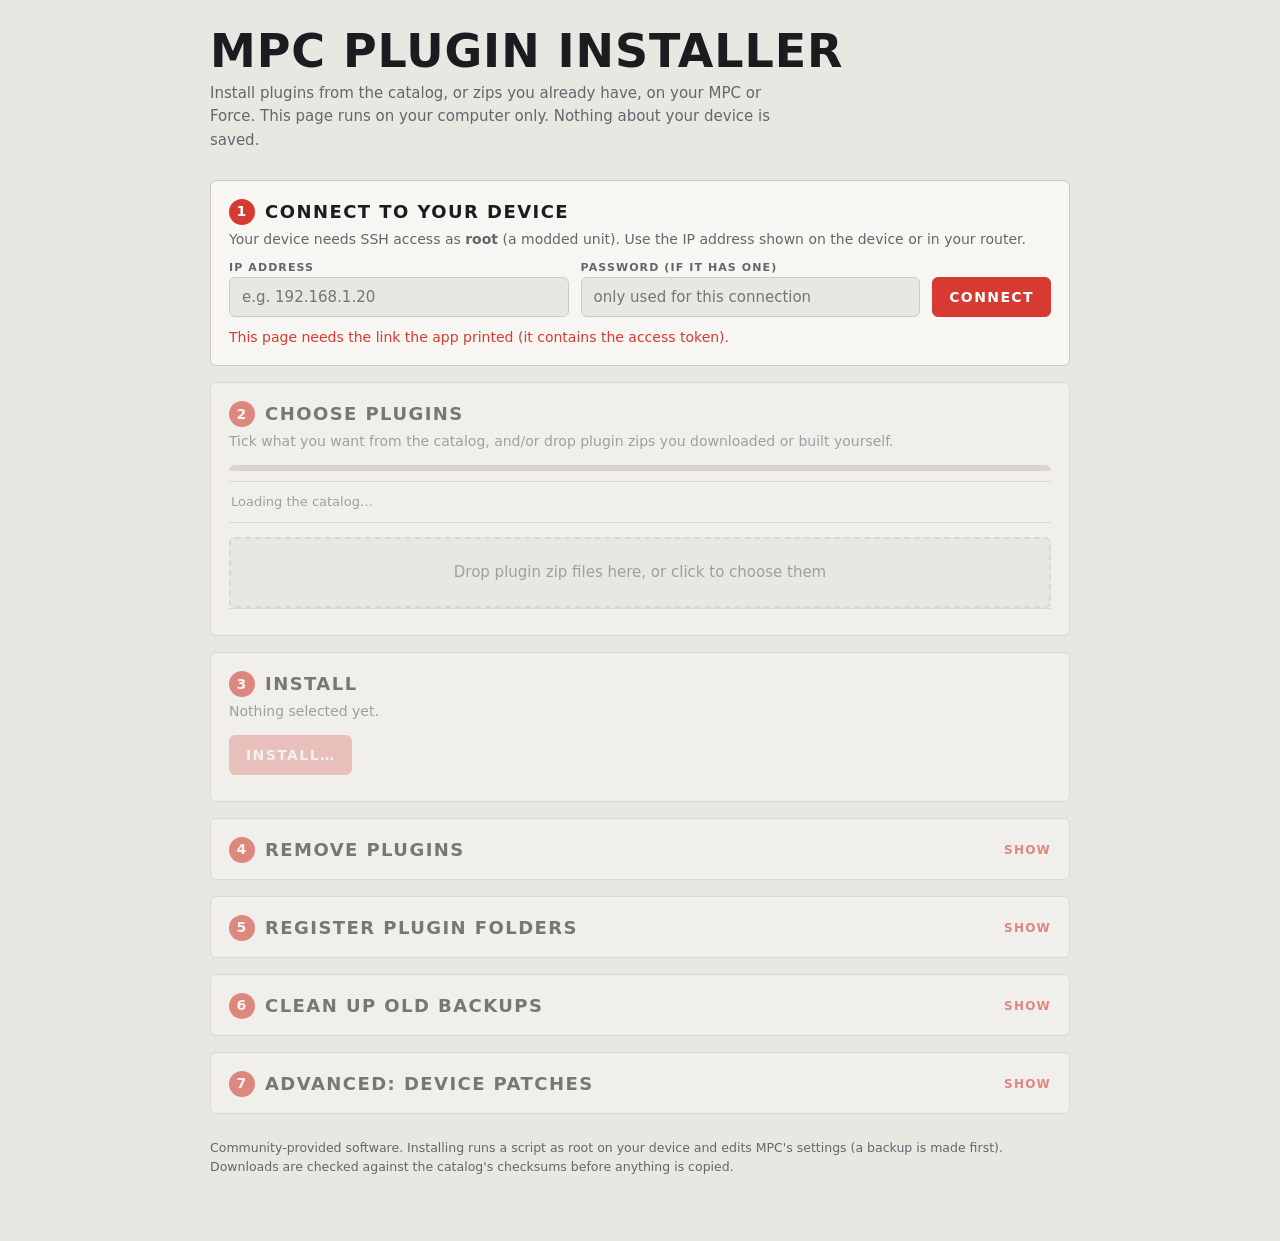
==== commit 7ed328d7: "Installer app: Instruments, Effects and Addins tabs in step 2, as on the catalog page (#266) The Kin" ====
--- a/tools/desktop/web/index.html
+++ b/tools/desktop/web/index.html
@@ -49,6 +49,11 @@
 .tools .wide { grid-column:1 / -1; }
 .tools select { font:400 14px var(--text); color:var(--fg); background:var(--bg); border:1px solid var(--line); border-radius:6px; padding:10px 12px; width:100%; }
 .tools label.f { min-width:0; }
+.ktabs { display:flex; gap:4px; background:#c9c6bd; border-radius:6px 6px 0 0; padding:6px 6px 0; margin:8px 0 0; overflow-x:auto; }
+.ktabs button { font:700 14px/1 var(--display); letter-spacing:.08em; text-transform:uppercase; color:#4a4c52; background:transparent; border:0; border-radius:5px 5px 0 0; padding:10px 14px; cursor:pointer; white-space:nowrap; }
+.ktabs button:hover { color:var(--fg); background:#d6d3cb; }
+.ktabs button[aria-selected=true] { color:var(--fg); background:var(--panel); box-shadow:inset 0 3px 0 var(--accent); }
+.ktabs .n { font:500 12px var(--text, inherit); letter-spacing:0; background:#b7b4aa; color:var(--fg); border-radius:10px; padding:1px 7px; margin-left:4px; }
 .catbar { display:flex; flex-wrap:wrap; gap:6px 16px; justify-content:space-between; align-items:center; margin:2px 0 8px; font-size:13px; color:var(--muted); }
 .linkbtn { font:600 12px/1 var(--display); letter-spacing:.1em; text-transform:uppercase; color:var(--accent); background:none; border:0; padding:6px 0; cursor:pointer; }
 .tag.up { color:#8a5a00; border-color:#c58b00; }
@@ -101,9 +106,9 @@
 <section id="s2" class="off">
   <h2><span class="n">2</span>Choose plugins</h2>
   <p class="sub">Tick what you want from the catalog, and/or drop plugin zips you downloaded or built yourself.</p>
+  <div class="ktabs" id="ktabs" role="tablist" aria-label="Plugin kind" hidden></div>
   <div class="tools" id="tools" hidden>
     <label class="f wide">Search<input id="q" type="search" placeholder="Name, developer or what it does" autocomplete="off"></label>
-    <label class="f">Kind<select id="f-kind"></select></label>
     <label class="f">Developer<select id="f-dev"></select></label>
     <label class="f">Show<select id="f-show"></select></label>
     <label class="f">Sort by<select id="f-sort"></select></label>
@@ -185,7 +190,7 @@
 "use strict";
 var T = new URLSearchParams(location.search).get("t") || "";
 try { history.replaceState(null, "", location.pathname); } catch (e) {}
-var S = { connected: false, problems: [], cat: [], ups: [], pickCat: {}, pickUp: {}, running: false, dev: [], pickDev: {}, bk: null, roots: [], root: "", unreg: null, mode: "install", f: { q: "", kind: "", dev: "", show: "", sort: "name" } };
+var S = { connected: false, problems: [], cat: [], ups: [], pickCat: {}, pickUp: {}, running: false, dev: [], pickDev: {}, bk: null, roots: [], root: "", unreg: null, mode: "install", f: { q: "", kind: "instrument", dev: "", show: "", sort: "name" } };
 function $(id) { return document.getElementById(id); }
 function text(el, s) { el.textContent = s; }
 function api(path, body, raw) {
@@ -226,19 +231,40 @@
   sel.value = val;
 }
 function buildTools() {
-  var kinds = {}, devs = {};
-  S.cat.forEach(function (p) { kinds[p.kind] = 1; devs[p.author] = 1; });
-  fill("f-kind", [["", "All kinds"]].concat(Object.keys(kinds).sort().map(function (k) { return [k, KINDS[k] || k]; })), S.f.kind);
+  var devs = {};
+  S.cat.forEach(function (p) { devs[p.author] = 1; });
+  if (S.cat.length && !S.cat.some(function (p) { return p.kind === S.f.kind; })) {   // nothing of the open kind: open the first kind there is
+    var first = KIND_TABS.filter(function (k) { return S.cat.some(function (p) { return p.kind === k; }); })[0]; if (first) S.f.kind = first;
+  }
   fill("f-dev", [["", "All developers"]].concat(Object.keys(devs).sort().map(function (d) { return [d, d]; })), S.f.dev);
   fill("f-show", Object.keys(SHOWS).map(function (k) { return [k, SHOWS[k]]; }), S.f.show);
   fill("f-sort", Object.keys(SORTS).map(function (k) { return [k, SORTS[k]]; }), S.f.sort);
   $("tools").hidden = S.cat.length === 0;
-}
-function shownCat() {
+  drawKindTabs();
+}
+/* Instruments, Effects, Addins, as on the catalog page. Counts follow the other filters, so a search shows which tab holds the matches.
+   Ticks are kept across tabs (the bar at the bottom counts them all). */
+var KIND_TABS = ["instrument", "effect", "addin"];
+function kindCounts() { var c = {}; shownCat(true).forEach(function (p) { c[p.kind] = (c[p.kind] || 0) + 1; }); return c; }
+function drawKindTabs() {
+  var box = $("ktabs"); box.hidden = S.cat.length === 0; box.textContent = "";
+  var c = kindCounts();
+  KIND_TABS.forEach(function (k) {
+    var b = el("button", null, KINDS[k]); b.type = "button"; b.setAttribute("role", "tab"); b.id = "kt-" + k; b.setAttribute("aria-selected", S.f.kind === k ? "true" : "false");
+    b.tabIndex = S.f.kind === k ? 0 : -1; b.appendChild(el("span", "n", String(c[k] || 0)));
+    b.addEventListener("click", function () { S.f.kind = k; drawKindTabs(); drawCat(); });
+    b.addEventListener("keydown", function (e) {
+      var i = KIND_TABS.indexOf(S.f.kind), d = { ArrowRight: 1, ArrowLeft: -1 }[e.key]; if (!d) return;
+      e.preventDefault(); S.f.kind = KIND_TABS[(i + d + KIND_TABS.length) % KIND_TABS.length]; drawKindTabs(); drawCat(); $("kt-" + S.f.kind).focus();
+    });
+    box.appendChild(b);
+  });
+}
+function shownCat(anyKind) {
   var f = S.f, q = f.q.trim().toLowerCase();
   var out = S.cat.filter(function (p) {
     if (q && [p.name, p.author, p.summary, p.id].join(" ").toLowerCase().indexOf(q) < 0) return false;
-    if (f.kind && p.kind !== f.kind) return false;
+    if (!anyKind && p.kind !== f.kind) return false;
     if (f.dev && p.author !== f.dev) return false;
     if (f.show === "new" && p.installed) return false;
     if (f.show === "on" && !p.installed) return false;
@@ -274,7 +300,8 @@
 }
 function drawCat() {
   var ul = $("cat"); ul.textContent = "";
-  var rows = shownCat(), f = S.f, filtered = !!(f.q || f.kind || f.dev || f.show);
+  var rows = shownCat(), f = S.f, filtered = !!(f.q || f.dev || f.show);
+  var inTab = S.cat.filter(function (p) { return p.kind === f.kind; }).length;
   rows.forEach(function (p) {
     var li = el("li"), cb = document.createElement("input"); cb.type = "checkbox"; cb.id = "c_" + p.id; cb.checked = !!S.pickCat[p.id];
     cb.addEventListener("change", function () { S.pickCat[p.id] = cb.checked; refresh(); if (S.f.show === "sel") drawCat(); });
@@ -290,9 +317,9 @@
     li.appendChild(cb); li.appendChild(lab); ul.appendChild(li);
   });
   if (!S.cat.length) ul.appendChild(el("li", "small", "The catalog has no downloadable plugins right now."));
-  else if (!rows.length) ul.appendChild(el("li", "small", "No plugins match. Try clearing the filters."));
+  else if (!rows.length) ul.appendChild(el("li", "small", inTab ? "No " + (KINDS[f.kind] || "plugins").toLowerCase() + " match. Try clearing the filters, or look in the other tabs." : "The catalog has no " + (KINDS[f.kind] || "plugins").toLowerCase() + " right now."));
   var n = Object.keys(S.pickCat).filter(function (k) { return S.pickCat[k]; }).length;
-  text($("catcount"), S.cat.length ? "Showing " + rows.length + " of " + S.cat.length + " plugin" + (S.cat.length === 1 ? "" : "s") + (n ? " · " + n + " ticked from the catalog" : "") : "");
+  text($("catcount"), S.cat.length ? "Showing " + rows.length + " of " + inTab + " " + (KINDS[f.kind] || "plugins").toLowerCase() + (n ? " · " + n + " ticked from the catalog" : "") : "");
   $("resetf").hidden = !filtered;
 }
 function rootNote(r) {
@@ -496,11 +523,11 @@
 $("selclear").addEventListener("click", function () {
   S.pickCat = {}; S.ups.forEach(function (p) { S.pickUp[p.handle] = false; }); drawCat(); drawUps(); refresh();
 });
-[["q", "q", "input"], ["f-kind", "kind", "change"], ["f-dev", "dev", "change"], ["f-show", "show", "change"], ["f-sort", "sort", "change"]].forEach(function (m) {
-  $(m[0]).addEventListener(m[2], function () { S.f[m[1]] = $(m[0]).value; drawCat(); });
+[["q", "q", "input"], ["f-dev", "dev", "change"], ["f-show", "show", "change"], ["f-sort", "sort", "change"]].forEach(function (m) {
+  $(m[0]).addEventListener(m[2], function () { S.f[m[1]] = $(m[0]).value; drawKindTabs(); drawCat(); });
 });
 $("resetf").addEventListener("click", function () {
-  S.f = { q: "", kind: "", dev: "", show: "", sort: S.f.sort }; $("q").value = ""; buildTools(); drawCat();
+  S.f = { q: "", kind: S.f.kind, dev: "", show: "", sort: S.f.sort }; $("q").value = ""; buildTools(); drawCat();
 });
 $("no").addEventListener("click", function () { $("dlg").close(); });
 function chosenDev() { return S.dev.filter(function (p) { return S.pickDev[devKey(p)] && p.known; }); }
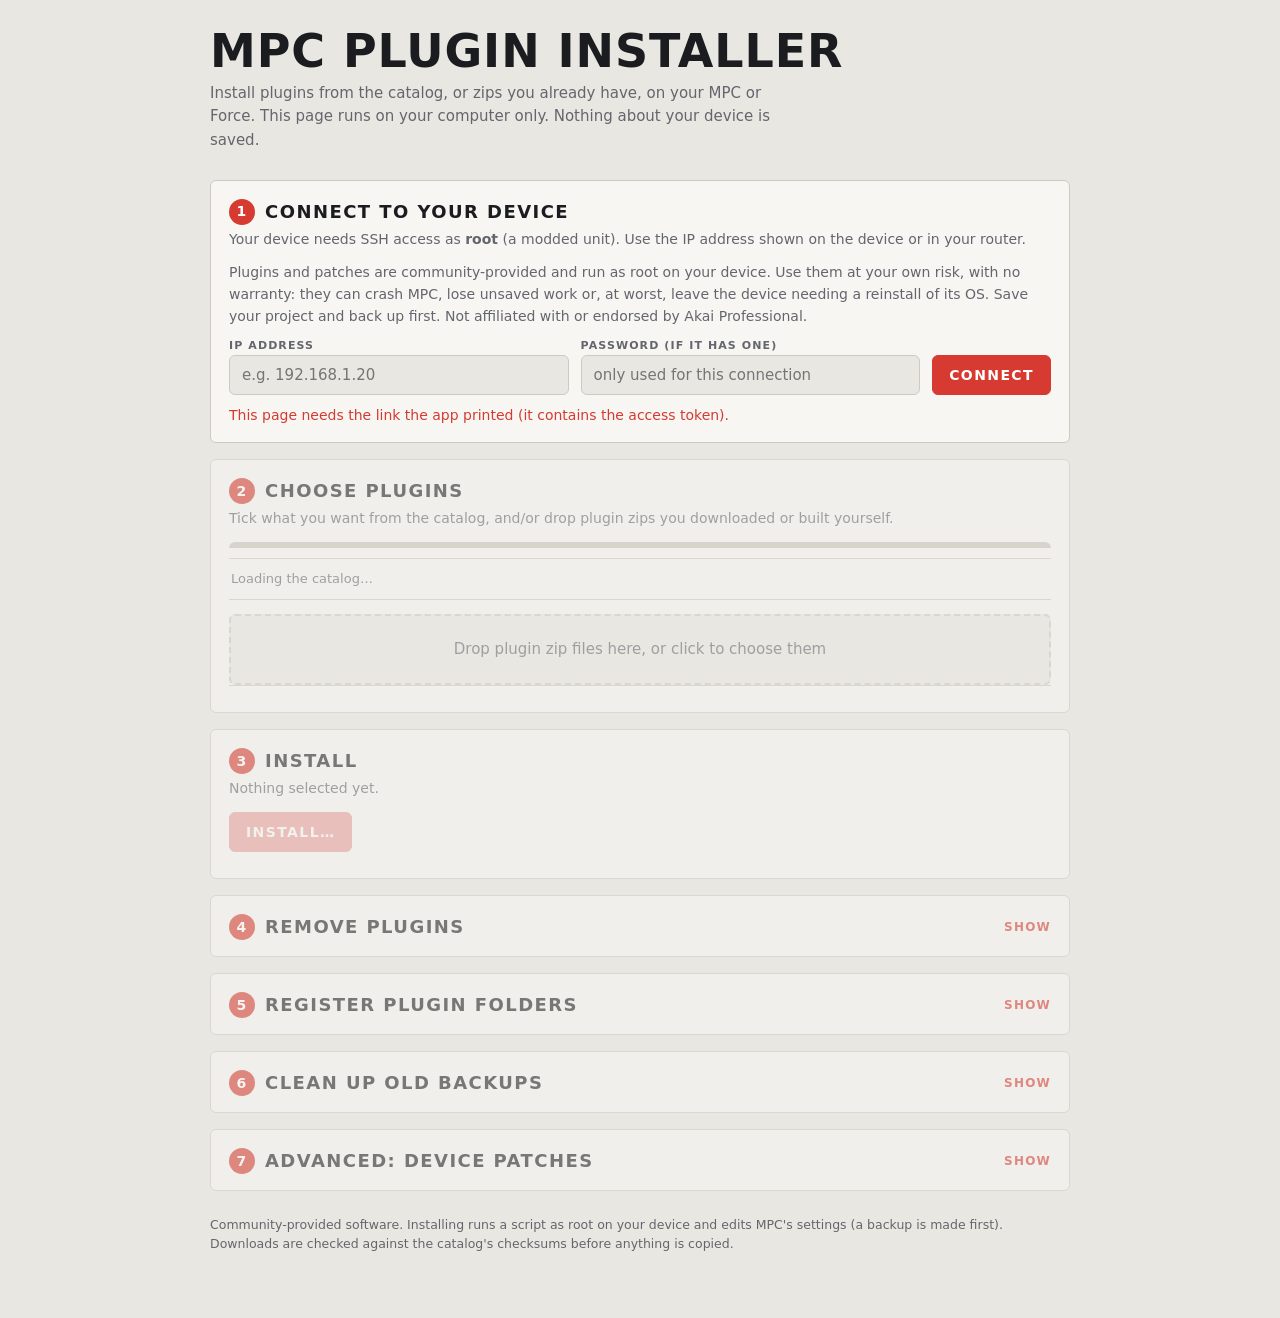
==== commit 8eac5e52: "Merge branch 'sd88me:main' into main" ====
--- a/tools/desktop/web/index.html
+++ b/tools/desktop/web/index.html
@@ -57,7 +57,6 @@
 .catbar { display:flex; flex-wrap:wrap; gap:6px 16px; justify-content:space-between; align-items:center; margin:2px 0 8px; font-size:13px; color:var(--muted); }
 .linkbtn { font:600 12px/1 var(--display); letter-spacing:.1em; text-transform:uppercase; color:var(--accent); background:none; border:0; padding:6px 0; cursor:pointer; }
 .tag.up { color:#8a5a00; border-color:#c58b00; }
-.tag.warn { color:#4b3f94; border-color:#8a7cc9; }   /* MPC OS 3.x only: not the update tag's amber */
 ul.list .t .d.osn.err { color:var(--accent); } ul.list .t .d.osn.warn { color:#4b3f94; }
 #selbar { position:sticky; bottom:12px; z-index:4; display:flex; gap:12px; align-items:center; justify-content:space-between; background:var(--lcd); color:var(--lcd-fg);
   border-radius:8px; padding:10px 12px 10px 16px; box-shadow:0 6px 24px rgb(0 0 0/.25); margin-top:12px; }
@@ -95,6 +94,7 @@
 <section id="s1">
   <h2><span class="n">1</span>Connect to your device</h2>
   <p class="sub">Your device needs SSH access as <b>root</b> (a modded unit). Use the IP address shown on the device or in your router.</p>
+  <p class="sub">Plugins and patches are community-provided and run as root on your device. Use them at your own risk, with no warranty: they can crash MPC, lose unsaved work or, at worst, leave the device needing a reinstall of its OS. Save your project and back up first. Not affiliated with or endorsed by Akai Professional.</p>
   <form id="conn" class="row" autocomplete="off">
     <label class="f">IP address<input id="host" type="text" inputmode="decimal" placeholder="e.g. 192.168.1.20" spellcheck="false" required></label>
     <label class="f">Password (if it has one)<input id="pw" type="password" placeholder="only used for this connection"></label>
@@ -165,7 +165,7 @@
 <section id="s7" class="off">
 <details id="d7" class="collapse">
   <summary><h2><span class="n">7</span>Advanced: device patches</h2><span class="hint">Show</span></summary>
-  <p class="sub"><b>Not for most people.</b> A patch changes the device itself (for example Akai's own MPC program), not a plugin. Checking only <b>looks</b>: it asks the device which patches are applied and changes nothing. <b>Apply</b> and <b>Undo</b> run the patch's own script on the device, with its default settings, and only after you type a confirmation word. Read the patch's guide first; one patch at a time; never as part of a plugin install. For options (such as which buttons to remap), run the script yourself over SSH as its guide says.</p>
+  <p class="sub"><b>Not for most people.</b> A patch changes the device itself (for example Akai's own MPC program), not a plugin. If it goes wrong, MPC may not start until you Undo it or reinstall the OS. Checking only <b>looks</b>: it asks the device which patches are applied and changes nothing. <b>Apply</b> and <b>Undo</b> run the patch's own script on the device, with its default settings, and only after you type a confirmation word. Read the patch's guide first; one patch at a time; never as part of a plugin install. For options (such as which buttons to remap), run the script yourself over SSH as its guide says.</p>
   <div class="row"><button id="patchcheck" type="button" disabled>Check the device</button></div>
   <p class="small" id="patchinfo">Connect, then open this step to check.</p>
   <ul class="list" id="patchlist"></ul>
@@ -224,7 +224,9 @@
 }
 var SHOWS = { "": "All plugins", "new": "Not on the device yet", "on": "Already on the device", "upd": "Updates available", "sel": "Only the ones I ticked" };
 var SORTS = { name: "Name", dev: "Developer", kind: "Kind", size: "Smallest download" };
-var KINDS = { instrument: "Instruments", effect: "Effects", addin: "Addins" };
+var KINDS = { instrument: "Instruments", midi: "MIDI", effect: "Effects", addin: "Addins", all: "All" };
+function kindWord(k) { return k === "midi" ? "MIDI plugins" : k === "all" ? "plugins" : (KINDS[k] || "plugins").toLowerCase(); }
+function tabOf(p) { return p.role === "midi" && p.kind === "instrument" ? "midi" : p.kind; }   // MIDI generators and sequencers have their own tab
 function fill(id, opts, val) {
   var sel = $(id); sel.textContent = "";
   opts.forEach(function (o) { var op = document.createElement("option"); op.value = o[0]; op.textContent = o[1]; sel.appendChild(op); });
@@ -233,8 +235,8 @@
 function buildTools() {
   var devs = {};
   S.cat.forEach(function (p) { devs[p.author] = 1; });
-  if (S.cat.length && !S.cat.some(function (p) { return p.kind === S.f.kind; })) {   // nothing of the open kind: open the first kind there is
-    var first = KIND_TABS.filter(function (k) { return S.cat.some(function (p) { return p.kind === k; }); })[0]; if (first) S.f.kind = first;
+  if (S.cat.length && !S.cat.some(function (p) { return tabOf(p) === S.f.kind; })) {   // nothing of the open kind: open the first kind there is
+    var first = KIND_TABS.filter(function (k) { return S.cat.some(function (p) { return tabOf(p) === k; }); })[0]; if (first) S.f.kind = first;
   }
   fill("f-dev", [["", "All developers"]].concat(Object.keys(devs).sort().map(function (d) { return [d, d]; })), S.f.dev);
   fill("f-show", Object.keys(SHOWS).map(function (k) { return [k, SHOWS[k]]; }), S.f.show);
@@ -244,8 +246,8 @@
 }
 /* Instruments, Effects, Addins, as on the catalog page. Counts follow the other filters, so a search shows which tab holds the matches.
    Ticks are kept across tabs (the bar at the bottom counts them all). */
-var KIND_TABS = ["instrument", "effect", "addin"];
-function kindCounts() { var c = {}; shownCat(true).forEach(function (p) { c[p.kind] = (c[p.kind] || 0) + 1; }); return c; }
+var KIND_TABS = ["instrument", "midi", "effect", "addin", "all"];
+function kindCounts() { var c = {}; shownCat(true).forEach(function (p) { c[tabOf(p)] = (c[tabOf(p)] || 0) + 1; c.all = (c.all || 0) + 1; }); return c; }
 function drawKindTabs() {
   var box = $("ktabs"); box.hidden = S.cat.length === 0; box.textContent = "";
   var c = kindCounts();
@@ -264,7 +266,7 @@
   var f = S.f, q = f.q.trim().toLowerCase();
   var out = S.cat.filter(function (p) {
     if (q && [p.name, p.author, p.summary, p.id].join(" ").toLowerCase().indexOf(q) < 0) return false;
-    if (!anyKind && p.kind !== f.kind) return false;
+    if (!anyKind && f.kind !== "all" && tabOf(p) !== f.kind) return false;
     if (f.dev && p.author !== f.dev) return false;
     if (f.show === "new" && p.installed) return false;
     if (f.show === "on" && !p.installed) return false;
@@ -285,10 +287,11 @@
   for (var i = 0; i < Math.max(x.length, y.length); i++) { var p = x[i] || 0, q = y[i] || 0; if (p !== q) return p > q; }
   return false;
 }
+/* MPC OS 3.x is the current, standard OS, so it gets no badge: only a 2.x-capable version with a 2.x device test does (as on the catalog site).
+   A 3.x-only plugin on a device that looks like 2.x still gets osNote's warning. */
 function osTagFor(p) {
-  var g = p.os_compat || []; if (!g.length) return null;
-  if (g.indexOf("2.x") >= 0) { var t = el("span", "tag", "MPC OS 2.x + 3.x"); t.title = "Its skin and library were checked against MPC OS 2.15.1's own skins and glibc. Not the same as tested on a 2.x unit."; return t; }
-  var w = el("span", "tag warn", "MPC OS 3.x only"); w.title = "Not compatible with MPC OS 2.x" + ((p.os_compat_why || []).length ? " (" + p.os_compat_why.join("; ") + ")" : ""); return w;
+  var g = p.os_compat || []; if (g.indexOf("2.x") < 0 || !p.tested_2x) return null;
+  var t = el("span", "tag", "MPC OS 2.x tested"); t.title = "Tested on an MPC OS 2.x unit; its skin and library were also checked against MPC OS 2.15.1's own skins and glibc. Works on MPC OS 3.x too."; return t;
 }
 function osNote(p) {   /* {level, text} when this plugin will not work as expected on the connected device, else null */
   if (S.arch === "aarch64" && !p.gen2) return { level: "err", text: p.name + " has no Gen2 (aarch64) build yet, so it cannot be installed on this device." };
@@ -301,7 +304,7 @@
 function drawCat() {
   var ul = $("cat"); ul.textContent = "";
   var rows = shownCat(), f = S.f, filtered = !!(f.q || f.dev || f.show);
-  var inTab = S.cat.filter(function (p) { return p.kind === f.kind; }).length;
+  var inTab = S.cat.filter(function (p) { return f.kind === "all" || tabOf(p) === f.kind; }).length;
   rows.forEach(function (p) {
     var li = el("li"), cb = document.createElement("input"); cb.type = "checkbox"; cb.id = "c_" + p.id; cb.checked = !!S.pickCat[p.id];
     cb.addEventListener("change", function () { S.pickCat[p.id] = cb.checked; refresh(); if (S.f.show === "sel") drawCat(); });
@@ -317,9 +320,9 @@
     li.appendChild(cb); li.appendChild(lab); ul.appendChild(li);
   });
   if (!S.cat.length) ul.appendChild(el("li", "small", "The catalog has no downloadable plugins right now."));
-  else if (!rows.length) ul.appendChild(el("li", "small", inTab ? "No " + (KINDS[f.kind] || "plugins").toLowerCase() + " match. Try clearing the filters, or look in the other tabs." : "The catalog has no " + (KINDS[f.kind] || "plugins").toLowerCase() + " right now."));
+  else if (!rows.length) ul.appendChild(el("li", "small", inTab ? "No " + kindWord(f.kind) + " match. Try clearing the filters, or look in the other tabs." : "The catalog has no " + kindWord(f.kind) + " right now."));
   var n = Object.keys(S.pickCat).filter(function (k) { return S.pickCat[k]; }).length;
-  text($("catcount"), S.cat.length ? "Showing " + rows.length + " of " + inTab + " " + (KINDS[f.kind] || "plugins").toLowerCase() + (n ? " · " + n + " ticked from the catalog" : "") : "");
+  text($("catcount"), S.cat.length ? "Showing " + rows.length + " of " + inTab + " " + kindWord(f.kind) + (n ? " · " + n + " ticked from the catalog" : "") : "");
   $("resetf").hidden = !filtered;
 }
 function rootNote(r) {
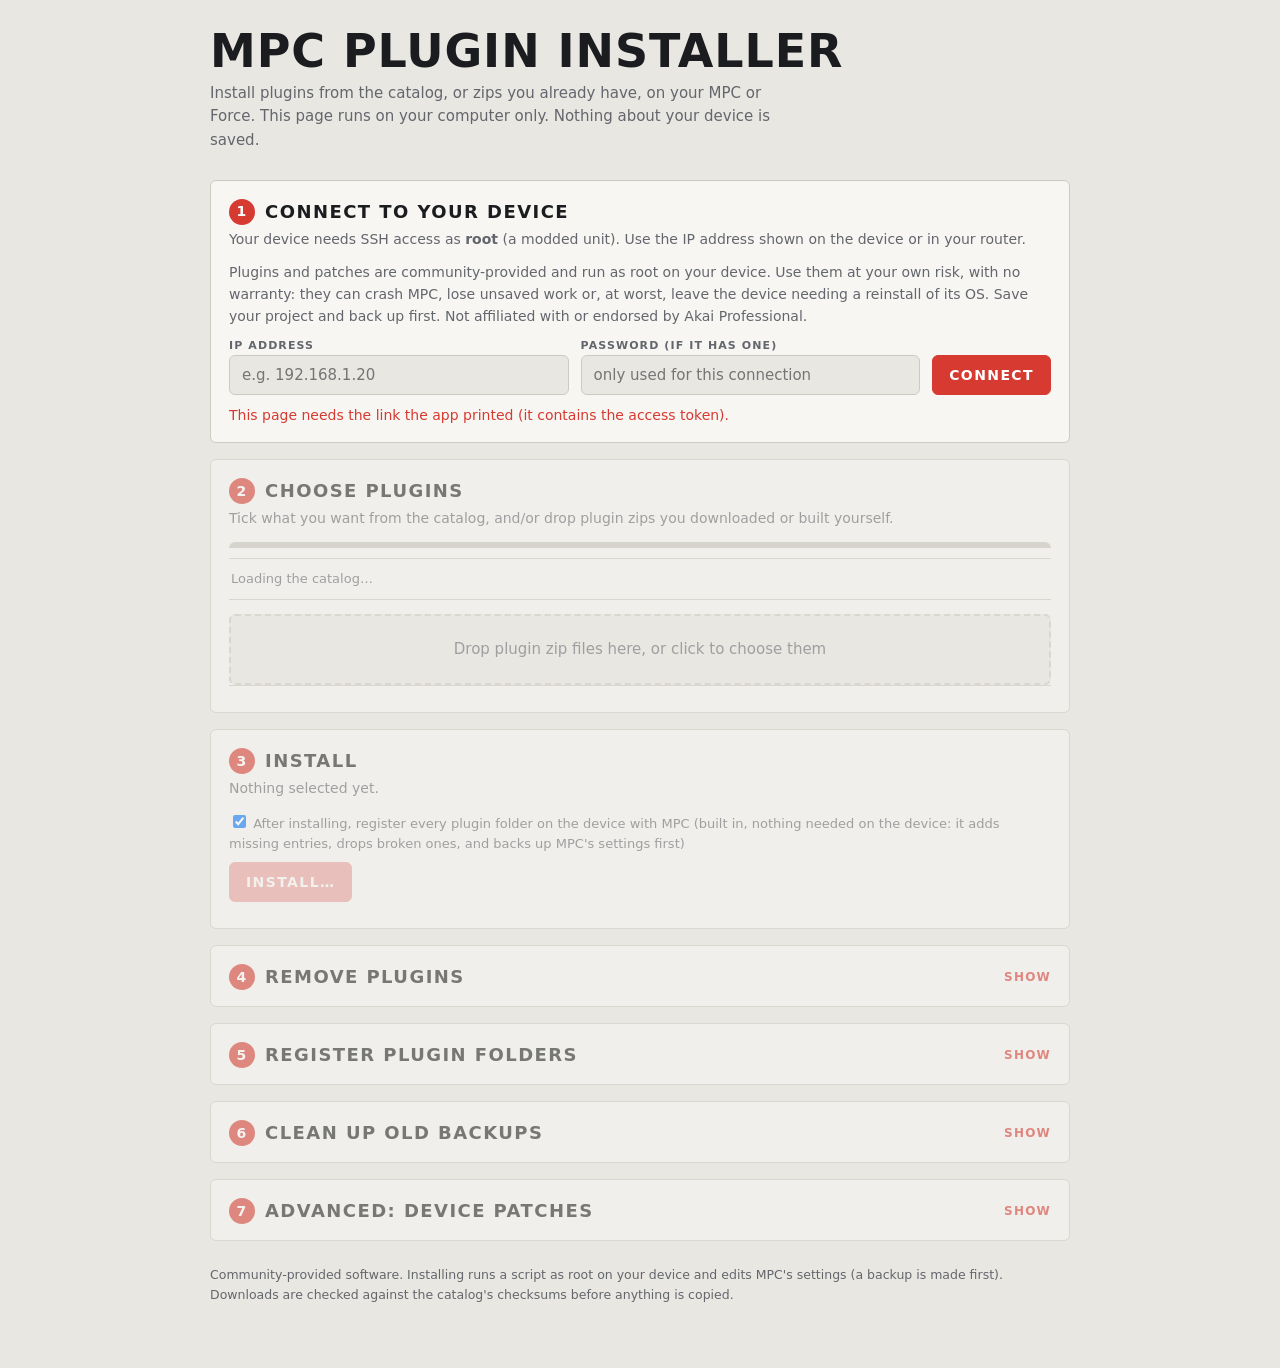
==== commit 91614393: "Merge branch 'sd88me:main' into main" ====
--- a/tools/desktop/web/index.html
+++ b/tools/desktop/web/index.html
@@ -72,6 +72,8 @@
 details.collapse[open] > summary { margin-bottom:6px; }
 .row input[type=number] { width:100%; font:400 15px var(--text); color:var(--fg); background:var(--bg); border:1px solid var(--line); border-radius:6px; padding:10px 12px; }
 ul.list li.grp { display:block; padding:12px 2px 6px; font:700 12px/1 var(--display); letter-spacing:.12em; text-transform:uppercase; color:var(--muted); border-bottom:1px solid var(--line); }
+#drivelist li { flex-wrap:wrap; align-items:center; } #drivelist .t { flex:1 1 180px; min-width:0; } #drivelist button { flex:none; }
+label.opt { display:block; margin:8px 0; }
 fieldset.where { border:1px solid var(--line); border-radius:6px; margin:0 0 12px; padding:8px 12px 10px; }
 fieldset.where[hidden] { display:none; }
 fieldset.where legend { font:600 11px/1 var(--display); letter-spacing:.1em; text-transform:uppercase; color:var(--muted); padding:0 6px; }
@@ -86,6 +88,7 @@
 </head>
 <body>
 <div class="wrap">
+<div id="newver" class="small" hidden style="background:var(--panel);border:1px solid var(--accent);border-radius:6px;padding:10px 14px;margin-top:16px"></div>
 <header>
   <h1>MPC plugin installer</h1>
   <p class="lede">Install plugins from the catalog, or zips you already have, on your MPC or Force. This page runs on your computer only. Nothing about your device is saved.</p>
@@ -124,7 +127,8 @@
 <section id="s3" class="off">
   <h2><span class="n">3</span>Install</h2>
   <p class="sub" id="summary">Nothing selected yet.</p>
-  <fieldset class="where" id="where" hidden><legend>Install to</legend><div id="whereopts"></div><p class="msg" id="wherewarn"></p></fieldset>
+  <fieldset class="where" id="where" hidden><legend>Install to</legend><div id="whereopts"></div><div id="drives" hidden><p class="small">These drives have no <code>Synths</code> folder yet. Create one to install there:</p><ul class="list" id="drivelist"></ul></div><p class="msg" id="drivemsg" role="status" aria-live="polite"></p><p class="msg" id="wherewarn"></p><p class="small" id="wherefix" hidden><a href="#d7" id="wherefixlink">Open step 7: the drive exec patch</a></p></fieldset>
+  <label class="small opt" id="regboxl"><input type="checkbox" id="regon" checked> After installing, register every plugin folder on the device with MPC (built in, nothing needed on the device: it adds missing entries, drops broken ones, and backs up MPC's settings first)</label>
   <button class="primary" id="go" disabled>Install…</button>
   <p class="msg" id="result" role="status" aria-live="polite"></p>
   <pre class="log" id="log" hidden></pre>
@@ -190,7 +194,7 @@
 "use strict";
 var T = new URLSearchParams(location.search).get("t") || "";
 try { history.replaceState(null, "", location.pathname); } catch (e) {}
-var S = { connected: false, problems: [], cat: [], ups: [], pickCat: {}, pickUp: {}, running: false, dev: [], pickDev: {}, bk: null, roots: [], root: "", unreg: null, mode: "install", f: { q: "", kind: "instrument", dev: "", show: "", sort: "name" } };
+var S = { connected: false, problems: [], cat: [], ups: [], pickCat: {}, pickUp: {}, running: false, dev: [], pickDev: {}, bk: null, roots: [], drives: [], root: "", unreg: null, mode: "install", f: { q: "", kind: "instrument", dev: "", show: "", sort: "name" } };
 function $(id) { return document.getElementById(id); }
 function text(el, s) { el.textContent = s; }
 function api(path, body, raw) {
@@ -209,7 +213,7 @@
   S.patches = null; drawPatches();
   if (c) {
     var n = (info.installed || []).length;
-    S.roots = info.roots || []; var pr = S.roots.filter(function (r) { return r.primary; })[0] || S.roots[0]; S.root = pr ? pr.path : "";
+    S.roots = info.roots || []; S.drives = info.drives || []; var pr = S.roots.filter(function (r) { return r.primary && !r.noExec; })[0] || S.roots.filter(function (r) { return !r.noExec; })[0] || S.roots[0]; S.root = pr ? pr.path : "";
     var places = S.roots.map(function (r) { return r.label + " (" + (r.fs ? r.fs + ", " : "") + gb(r.freeKB) + " free)"; }).join("; ");
     var m = "Connected to " + info.host + " (" + (info.arch || "?") + "). " + n + " plugin folder" + (n === 1 ? "" : "s") + " found. Plugin locations: " + (places || info.synths) + ". Device key " + info.fingerprint + ".";
     if (S.problems.length) msg($("connmsg"), m + " Cannot install here: " + S.problems.join("; ") + ".", "err"); else msg($("connmsg"), m, "ok");
@@ -327,7 +331,7 @@
 }
 function rootNote(r) {
   var n = [];
-  if (r.noExec) n.push("Mounted noexec: MPC cannot load plugins from here (they are listed but only show Load Plugin). Use the internal drive or an SD card.");
+  if (r.noExec) n.push("Mounted noexec: this drive does not let MPC run programs from it, so plugins installed here would be listed but only show Load Plugin. Two ways forward: install on the internal drive (pick it above), or keep this drive and apply the auto exec patch in step 7 (Advanced), which makes the Synths folder of every noexec drive executable. If auto exec is already installed, it takes up to five seconds after the folder appears: connect again to rescan.");
   if (r.noSymlinks) n.push("Formatted " + r.fs + ", which cannot store symbolic links: a plugin that needs them (Crate Digger) cannot be installed here.");
   if (!r.inContent) n.push("MPC does not list this folder as a content location, so a plugin's screen may not show until you add it in MPC's settings.");
   if (!r.primary) n.push("If this drive is not in when MPC starts, its plugins drop out of MPC's plugin list until you register them again (step 5).");
@@ -335,18 +339,41 @@
 }
 function drawWhere() {
   var box = $("whereopts"); box.textContent = "";
-  $("where").hidden = S.roots.length < 2;
+  $("where").hidden = S.roots.length < 2 && !S.roots.some(function (r) { return r.noExec; }) && !S.drives.length;
   S.roots.forEach(function (r, i) {
     var lab = el("label", "whereopt"), rb = document.createElement("input"); rb.type = "radio"; rb.name = "where"; rb.value = r.path; rb.checked = r.path === S.root;
     rb.addEventListener("change", function () { S.root = r.path; drawWherewarn(); });
-    var sp = el("span"); sp.appendChild(el("b", null, r.label)); sp.appendChild(el("small", null, r.path + " · " + (r.fs ? r.fs + " · " : "") + gb(r.freeKB) + " free"));
+    var sp = el("span"); sp.appendChild(el("b", null, r.label + (r.noExec ? " (cannot run plugins: noexec)" : ""))); sp.appendChild(el("small", null, r.path + " · " + (r.fs ? r.fs + " · " : "") + gb(r.freeKB) + " free"));
     lab.appendChild(rb); lab.appendChild(sp); box.appendChild(lab);
   });
-  drawWherewarn();
+  drawWherewarn(); drawDrives();
+}
+function drawDrives() {
+  var ul = $("drivelist"); ul.textContent = ""; $("drives").hidden = !S.drives.length;
+  S.drives.forEach(function (d) {
+    var li = el("li"), t = el("div", "t");
+    t.appendChild(el("b", null, d.label));
+    t.appendChild(el("span", "d", d.path + " · " + (d.fs ? d.fs + " · " : "") + gb(d.freeKB) + " free" + (d.noExec ? " · mounted noexec right now" : "")));
+    var b = el("button", null, "Create Synths folder"); b.type = "button";
+    b.addEventListener("click", function () { makeRoot(d, b); });
+    li.appendChild(t); li.appendChild(b); ul.appendChild(li);
+  });
+}
+function makeRoot(d, b) {
+  b.disabled = true; msg($("drivemsg"), "Creating " + d.path + "/Synths…");
+  api("/api/mkroot", { drive: d.path }).then(function (j) {
+    var info = j.device, made = d.path + "/Synths";
+    S.roots = info.roots || []; S.drives = info.drives || [];
+    var r = S.roots.filter(function (x) { return x.path === made; })[0];
+    if (r && !r.noExec) S.root = r.path;
+    drawWhere(); loadDevice(); loadUnreg();
+    msg($("drivemsg"), "Created " + made + ".", "ok"); refresh();
+  }).catch(function (e) { b.disabled = false; msg($("drivemsg"), e.message, "err"); });
 }
 function drawWherewarn() {
   var r = S.roots.filter(function (x) { return x.path === S.root; })[0], n = r ? rootNote(r) : [];
-  msg($("wherewarn"), S.roots.length > 1 ? n.join(" ") : "", n.length ? "err" : "");
+  msg($("wherewarn"), n.join(" "), n.length && r && r.noExec ? "err" : "");
+  var w = $("wherefix"); if (w) w.hidden = !(r && r.noExec);
 }
 function rootLabelOf(path) { var r = S.roots.filter(function (x) { return x.path === path; })[0]; return r ? r.label : path; }
 function loadUnreg() {
@@ -468,7 +495,7 @@
 }
 function selection() {
   return { catalog: S.cat.filter(function (p) { return S.pickCat[p.id]; }).map(function (p) { return p.id; }),
-           uploads: S.ups.filter(function (p) { return S.pickUp[p.handle]; }).map(function (p) { return p.handle; }), root: S.root };
+           uploads: S.ups.filter(function (p) { return S.pickUp[p.handle]; }).map(function (p) { return p.handle; }), root: S.root, register: $("regon").checked };
 }
 function refresh() {
   var s = selection(), n = s.catalog.length + s.uploads.length;
@@ -482,6 +509,7 @@
   text($("selcount"), n + " plugin" + (n === 1 ? "" : "s") + " selected");
 }
 
+$("wherefixlink").addEventListener("click", function (e) { e.preventDefault(); $("d7").open = true; $("d7").scrollIntoView(); });
 $("d7").addEventListener("toggle", function () { if ($("d7").open && S.connected && !S.patches) loadPatches(); });
 $("patchcheck").addEventListener("click", loadPatches);
 $("conn").addEventListener("submit", function (e) {
@@ -594,6 +622,14 @@
   }).catch(function (e) { setTimeout(function () { poll(since, log, resultEl, doneText); }, 1500); });
 }
 
+api("/api/version").then(function (v) {
+  if (!v || !v.newer) return;
+  var b = $("newver"); b.textContent = "A newer installer is available: " + v.latest + " (you have " + v.current + "). ";
+  var a = el("a", null, "Download it"); a.href = v.url; a.target = "_blank"; a.rel = "noopener"; b.appendChild(a);
+  var x = el("button", null, "Dismiss"); x.type = "button"; x.style.marginLeft = "12px"; x.onclick = function () { b.hidden = true; }; b.appendChild(x);
+  b.hidden = false;
+}).catch(function () {});
+
 api("/api/state").then(function (st) {
   S.ups = st.uploads || []; drawUps();
   if (st.connected) setConnected(true, st.device, st.problems); else refresh();
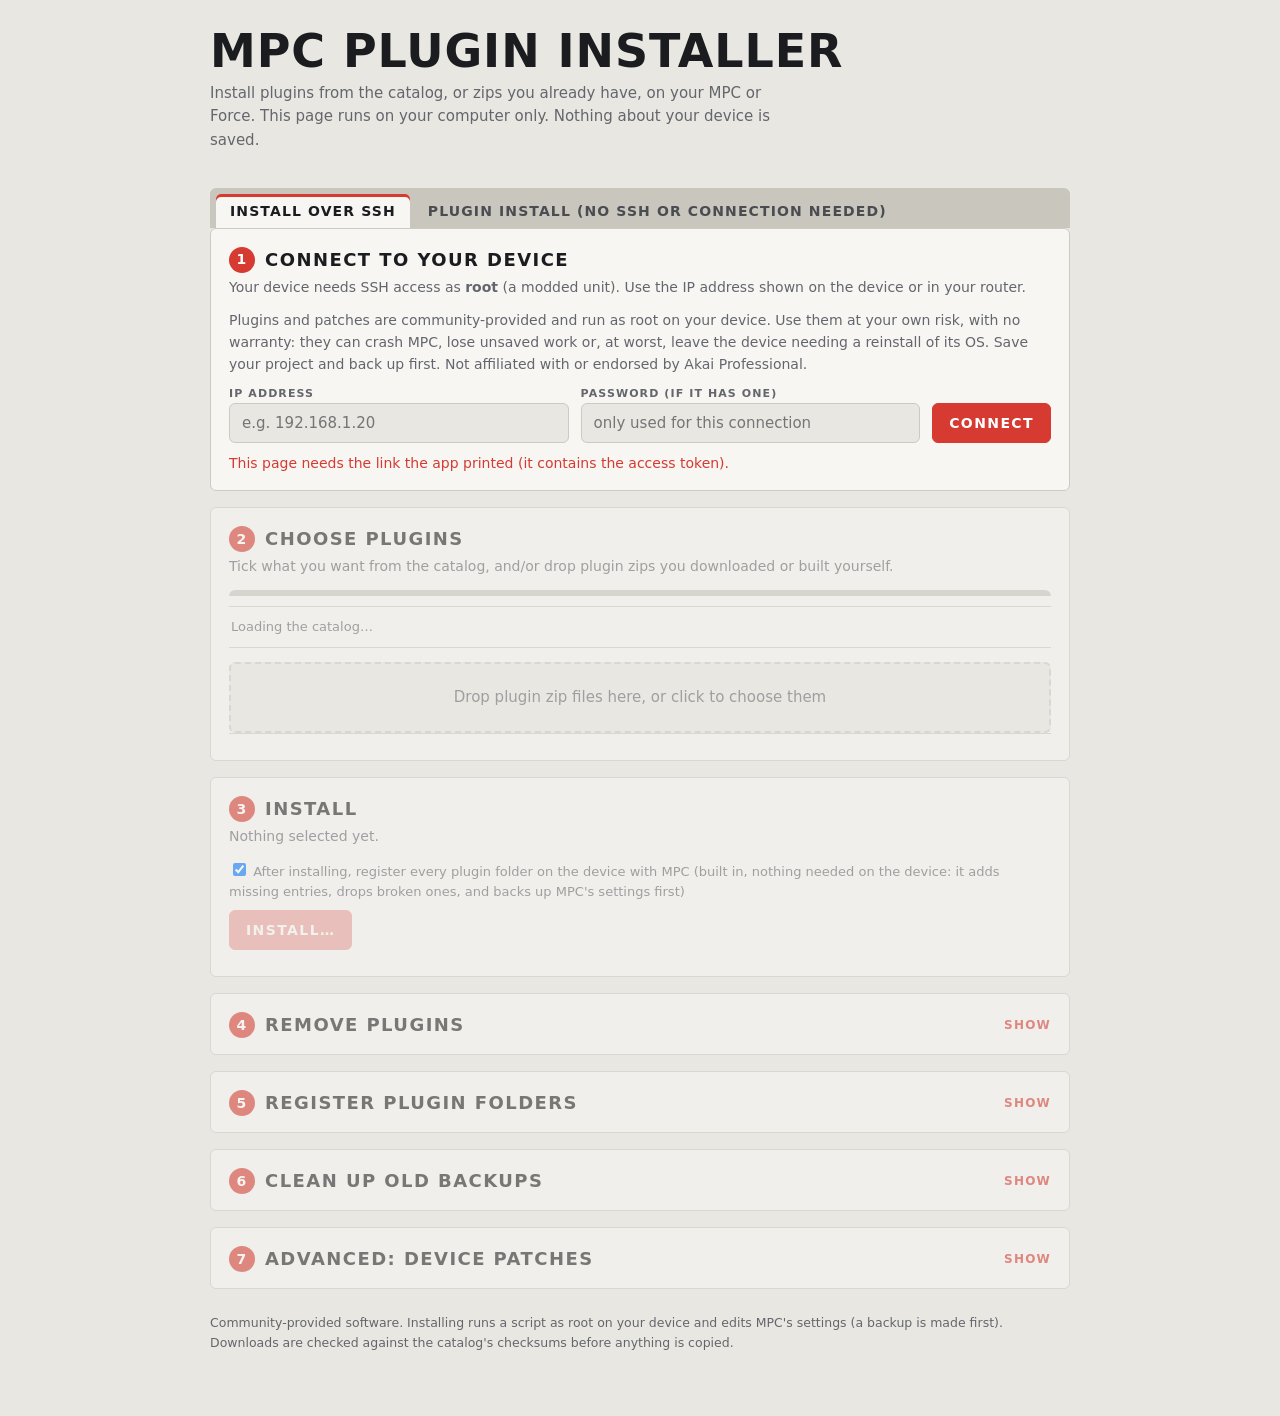
==== commit 12134d31: "Merge branch 'sd88me:main' into main" ====
--- a/tools/desktop/web/index.html
+++ b/tools/desktop/web/index.html
@@ -42,6 +42,8 @@
 .log { background:var(--lcd); color:var(--lcd-fg); border-radius:6px; padding:12px; font:500 12.5px/1.5 ui-monospace,Menlo,Consolas,monospace; white-space:pre-wrap; overflow-wrap:anywhere; max-height:340px; overflow:auto; margin:12px 0 0; }
 dialog { border:1px solid var(--line); border-radius:8px; background:var(--panel); color:var(--fg); max-width:520px; width:calc(100% - 32px); padding:20px; }
 dialog::backdrop { background:rgb(0 0 0/.45); }
+.spinner { display:inline-block; width:13px; height:13px; border:2px solid var(--line); border-top-color:var(--accent); border-radius:50%; animation:spin .8s linear infinite; vertical-align:-2px; margin-right:6px; }
+@keyframes spin { to { transform:rotate(360deg); } }
 dialog h3 { font:700 20px var(--display); text-transform:uppercase; letter-spacing:.06em; margin:0 0 8px; }
 dialog .actions { display:flex; gap:10px; justify-content:flex-end; margin-top:16px; }
 .tools[hidden] { display:none; }
@@ -94,6 +96,12 @@
   <p class="lede">Install plugins from the catalog, or zips you already have, on your MPC or Force. This page runs on your computer only. Nothing about your device is saved.</p>
 </header>
 
+<div class="ktabs" id="modetabs" role="tablist" aria-label="Mode">
+  <button type="button" id="mode-install" role="tab" aria-selected="true">Install over SSH</button>
+  <button type="button" id="mode-stick" role="tab" aria-selected="false">Plugin install (no SSH or connection needed)</button>
+</div>
+
+<div id="install-mode">
 <section id="s1">
   <h2><span class="n">1</span>Connect to your device</h2>
   <p class="sub">Your device needs SSH access as <b>root</b> (a modded unit). Use the IP address shown on the device or in your router.</p>
@@ -179,6 +187,87 @@
 </section>
 
 <div id="selbar" hidden role="region" aria-label="Selected plugins"><span><b id="selcount"></b> <button class="linkbtn" type="button" id="selclear">Clear</button></span><button class="primary" id="go2" type="button">Install…</button></div>
+</div>
+
+<div id="stick-mode" hidden>
+<section id="st-intro">
+  <p class="sub"><b>What this is for:</b> installing the plugin manager (and other catalog plugins) on a device you have no SSH
+  access to at all -- no connecting, no password, no setup. You build a small USB stick here; it does the rest on the device
+  itself.</p>
+  <p class="sub"><b>How it works:</b> MPC OS has its own stock "USB script" reader, built in by Akai (not a security hole): a
+  stick with the right files on it makes MPC ask one on-screen question, then run a script as root. This builds that stick.
+  Nothing is installed until you confirm the prompt on the device's own screen.</p>
+  <p class="sub"><b>Works on:</b> Gen1 MPC (Live/One/X/Key), Force, and Gen2 (Live III, One G2, Key(s) G2) -- but only on
+  <b>MPC OS up to 3.9.1</b>. Akai closed this route in <b>MPC OS 3.10</b> and later; a stick built here will not work on a
+  device already updated past that.</p>
+  <p class="sub"><b>Gen2 devices specifically:</b> their storage can't be made to remember changes the way Gen1/Force can. The
+  plugin manager itself, once installed, stays. But anything else this does -- putting back addins you'd already installed,
+  or the optional SSH access below -- is undone by every reboot, so you'd reinsert the stick and confirm the prompt again
+  each time the device restarts.</p>
+</section>
+<section id="st1">
+  <h2><span class="n">1</span>Firmware</h2>
+  <p class="sub">This reads your device's own stock Akai update image to work out a one-time check it needs (nothing from this image is kept or sent anywhere). Use the exact image for your device: Gen1 MPC, Force, or Gen2 (Live III, One G2, Key(s) G2). <a href="https://www.akaipro.com/downloads-and-support/downloads/firmware/mpc/" target="_blank" rel="noopener">Get it from Akai</a> if you don't have it already, then point this at the downloaded file.</p>
+  <div class="row">
+    <label class="f">Path to the firmware file (.img, or the MPC executable from one)<input id="st-fw" type="text" placeholder="e.g. /home/you/Downloads/MPC-3.9.1-Gen2-update.img" spellcheck="false"></label>
+    <button id="st-fw-browse" type="button">Browse…</button>
+    <button class="primary" id="st-scan" type="button">Scan…</button>
+  </div>
+  <p class="msg" id="st-scanmsg" role="status" aria-live="polite"><span class="spinner" id="st-scanspin" hidden></span><span id="st-scanmsgtext"></span></p>
+  <pre class="log" id="st-scanlog" hidden></pre>
+</section>
+
+<section id="st2" class="off">
+<details id="dst2" class="collapse">
+  <summary><h2><span class="n">2</span>Advanced: SSH access (optional)</h2><span class="hint">Show</span></summary>
+  <p class="sub"><b>Most people can skip this.</b> It only matters if you also want an ordinary SSH login on this device, separate
+  from the one-time install below (which happens either way). Leave it on "None" unless you know you want this.</p>
+  <div class="row">
+    <label class="f">
+      <span style="display:flex;flex-wrap:wrap;gap:16px;text-transform:none;letter-spacing:0;font:400 15px var(--text);color:var(--fg)">
+        <label><input type="radio" name="st-sshmode" id="st-ssh-none" checked> None (recommended)</label>
+        <label><input type="radio" name="st-sshmode" id="st-ssh-paste"> Use my public key</label>
+        <label><input type="radio" name="st-sshmode" id="st-ssh-gen"> Generate a new key</label>
+        <label><input type="radio" name="st-sshmode" id="st-ssh-pw"> Set a password instead</label>
+      </span>
+    </label>
+  </div>
+  <p class="small">A key doesn't weaken your device's login: it only adds a key, on top of what's already there. On a device whose
+  root filesystem can't be made writable (most Gen2 units), it lasts until the next reboot — reinsert the stick to redo it.</p>
+  <label class="f" id="st-sshpaste-wrap" hidden>Public key (the line from your id_ed25519.pub or similar)<input id="st-sshpaste" type="text" placeholder="ssh-ed25519 AAAA... you@host" spellcheck="false"></label>
+  <div id="st-sshgen-wrap" hidden>
+    <p class="msg ok" id="st-sshgen-warn"><b>Shown once.</b> Save this private key now (e.g. as <code>~/.ssh/id_mpc</code>, <code>chmod 600</code>); the app does not keep a copy.</p>
+    <pre class="log" id="st-sshgen-priv"></pre>
+    <p class="small">Public key (goes on the stick): <code id="st-sshgen-pub" style="user-select:all"></code></p>
+  </div>
+  <div id="st-sshpw-wrap" hidden>
+    <p class="msg err"><b>Not recommended.</b> A password can be guessed or intercepted; a key can't. This also turns on
+    password login for root over SSH, where before only a key would have worked — anyone who learns this password gets a
+    root shell on your device. Only works on a device whose root can be made writable (most Gen1/Force units); refused
+    outright on most Gen2 units, which have no writable place to keep it.</p>
+    <label class="f">Password<input id="st-sshpw" type="password" autocomplete="new-password" spellcheck="false"></label>
+  </div>
+</details>
+</section>
+
+<section id="st3" class="off">
+  <h2><span class="n">3</span>What to install</h2>
+  <p class="sub">Catalog plugin IDs, one or more, comma-separated. The plugin manager (default) then lets you browse and install more from the MPC screen itself.</p>
+  <label class="f">Catalog IDs<input id="st-install" type="text" value="plugin-manager" spellcheck="false"></label>
+</section>
+
+<section id="st4" class="off">
+  <h2><span class="n">4</span>Build the stick</h2>
+  <p class="sub">Writes the stick's files to the folder you pick. Point it straight at a mounted FAT32/exFAT USB stick's top level (pick one below, or Browse to it) and there's nothing left to copy -- otherwise, copy everything in the folder (hidden files too) to the root of a stick afterward. Either way: insert the stick into the device and confirm the prompt there.</p>
+  <div id="st-drives"></div>
+  <div class="row">
+    <label class="f">Folder to write it to<input id="st-out" type="text" placeholder="e.g. /home/you/Desktop/mpc-stick, or a mounted USB stick" spellcheck="false"></label>
+    <button id="st-out-browse" type="button">Browse…</button>
+    <button class="primary" id="st-build" type="button">Build…</button>
+  </div>
+  <p class="msg" id="st-buildmsg" role="status" aria-live="polite"></p>
+</section>
+</div>
 
 <footer>Community-provided software. Installing runs a script as root on your device and edits MPC's settings (a backup is made first). Downloads are checked against the catalog's checksums before anything is copied.</footer>
 </div>
@@ -188,6 +277,14 @@
   <p id="dlgtxt"></p>
   <p id="dlgsave"><b>Save your project first.</b> MPC will be stopped and started again, and anything unsaved is lost.</p>
   <div class="actions"><button id="no">Cancel</button><button class="primary" id="yes">Install</button></div>
+</dialog>
+
+<dialog id="bdlg">
+  <h3 id="bdlgtitle">Choose a folder</h3>
+  <p class="small" id="bdlgpath" style="word-break:break-all"></p>
+  <p class="msg" id="bdlgmsg" role="status" aria-live="polite"></p>
+  <ul class="list" id="bdlglist" style="max-height:320px;overflow:auto"></ul>
+  <div class="actions"><button id="bdlgcancel">Cancel</button><button id="bdlgup">Up a level</button><button class="primary" id="bdlgpick">Use this folder</button></div>
 </dialog>
 
 <script>
@@ -622,6 +719,130 @@
   }).catch(function (e) { setTimeout(function () { poll(since, log, resultEl, doneText); }, 1500); });
 }
 
+/* --- USB stick mode: independent of the device connection above. --- */
+var ST = { scanHandle: "", running: false, drives: [] };
+function setMode(m) {
+  S.mode2 = m;
+  $("install-mode").hidden = m !== "install"; $("stick-mode").hidden = m !== "stick";
+  $("mode-install").setAttribute("aria-selected", m === "install" ? "true" : "false");
+  $("mode-stick").setAttribute("aria-selected", m === "stick" ? "true" : "false");
+}
+$("mode-install").addEventListener("click", function () { setMode("install"); });
+$("mode-stick").addEventListener("click", function () { setMode("stick"); });
+
+var BR = { mode: "dir", target: null, dir: "" };
+function openBrowse(mode, target, start) {
+  BR.mode = mode; BR.target = target;
+  $("bdlgtitle").textContent = mode === "file" ? "Choose the firmware file" : "Choose a folder";
+  $("bdlgpick").hidden = mode === "file";
+  $("bdlg").showModal();
+  browseTo(start || "");
+}
+function browseTo(dir) {
+  msg($("bdlgmsg"), "Loading…");
+  api("/api/browse?dir=" + encodeURIComponent(dir)).then(function (r) {
+    BR.dir = r.dir; BR.parent = r.parent || "";
+    $("bdlgpath").textContent = r.dir;
+    $("bdlgup").disabled = !r.parent;
+    msg($("bdlgmsg"), "");
+    var ul = $("bdlglist"); ul.textContent = "";
+    r.entries.forEach(function (e) {
+      var li = el("li"); var b = el("button", "linkbtn", (e.isDir ? "📁 " : "") + e.name);
+      b.type = "button";
+      b.onclick = function () {
+        if (e.isDir) { browseTo(e.path); }
+        else if (BR.mode === "file") { BR.target.value = e.path; $("bdlg").close(); }
+      };
+      li.appendChild(b); ul.appendChild(li);
+    });
+  }).catch(function (e) { msg($("bdlgmsg"), e.message, "err"); });
+}
+$("bdlgup").addEventListener("click", function () { if (BR.parent) browseTo(BR.parent); });
+$("bdlgcancel").addEventListener("click", function () { $("bdlg").close(); });
+$("bdlgpick").addEventListener("click", function () { BR.target.value = BR.dir; $("bdlg").close(); });
+$("st-fw-browse").addEventListener("click", function () { openBrowse("file", $("st-fw"), $("st-fw").value.trim()); });
+$("st-out-browse").addEventListener("click", function () { openBrowse("dir", $("st-out"), $("st-out").value.trim()); });
+api("/api/drives").then(function (r) {
+  var ds = r.drives || []; ST.drives = ds; if (!ds.length) return;
+  var box = $("st-drives"); box.innerHTML = '<p class="small">Mounted drives: </p>';
+  var ul = el("ul", "list"); box.appendChild(ul);
+  ds.forEach(function (d) {
+    var li = el("li"); var b = el("button", "linkbtn", d.label + " (" + d.path + ")");
+    b.type = "button"; b.onclick = function () { $("st-out").value = d.path; };
+    li.appendChild(b); ul.appendChild(li);
+  });
+}).catch(function () {});
+
+function scanMsg(s, cls, spin) {
+  text($("st-scanmsgtext"), s || ""); $("st-scanmsg").className = "msg" + (cls ? " " + cls : "");
+  $("st-scanspin").hidden = !spin;
+}
+$("st-scan").addEventListener("click", function () {
+  var fw = $("st-fw").value.trim();
+  if (!fw) { scanMsg("Enter the path to a firmware file first.", "err"); return; }
+  ST.running = true; ST.scanHandle = ""; $("st2").classList.add("off"); $("st3").classList.add("off"); $("st4").classList.add("off");
+  scanMsg("Scanning…", null, true); var log = $("st-scanlog"); log.hidden = false; log.textContent = "";
+  api("/api/stick/scan", { Firmware: fw }).then(function () { stickPoll(0, log); })
+    .catch(function (e) { ST.running = false; scanMsg(e.message, "err"); });
+});
+function stickPoll(since, log) {
+  api("/api/stick/job?since=" + since).then(function (j) {
+    if (j.lines.length) {
+      log.textContent += j.lines.join("\n") + "\n"; log.scrollTop = log.scrollHeight;
+      scanMsg(j.lines[j.lines.length - 1], null, true); // the latest progress line, so it reads as still working, not stuck
+    }
+    if (j.state === "running") { setTimeout(function () { stickPoll(j.next, log); }, 600); return; }
+    ST.running = false;
+    if (j.state === "done") {
+      ST.scanHandle = j.result;
+      scanMsg("Found the salt. Set up SSH if you want it (most people don't need to), then build the stick below.", "ok");
+      $("st2").classList.remove("off"); $("st3").classList.remove("off"); $("st4").classList.remove("off");
+    } else {
+      scanMsg(j.result, "err");
+    }
+  }).catch(function (e) { setTimeout(function () { stickPoll(since, log); }, 1500); });
+}
+["st-ssh-none", "st-ssh-paste", "st-ssh-gen", "st-ssh-pw"].forEach(function (id) {
+  $(id).addEventListener("change", function () {
+    $("st-sshpaste-wrap").hidden = !$("st-ssh-paste").checked;
+    $("st-sshpw-wrap").hidden = !$("st-ssh-pw").checked;
+    $("st-sshgen-wrap").hidden = true;
+    if ($("st-ssh-gen").checked) {
+      api("/api/stick/keygen", {}).then(function (k) {
+        $("st-sshgen-pub").textContent = k.public.trim();
+        $("st-sshgen-priv").textContent = k.private;
+        $("st-sshgen-wrap").hidden = false;
+        ST.genPub = k.public.trim();
+      }).catch(function (e) { msg($("st-buildmsg"), e.message, "err"); $("st-ssh-none").checked = true; });
+    }
+  });
+});
+function stickSSHKey() {
+  if ($("st-ssh-paste").checked) return $("st-sshpaste").value.trim();
+  if ($("st-ssh-gen").checked) return ST.genPub || "";
+  return "";
+}
+function stickSSHPassword() {
+  return $("st-ssh-pw").checked ? $("st-sshpw").value : "";
+}
+function stickOutIsAMountedDrive(out) {
+  return ST.drives.some(function (d) { return out === d.path || out.indexOf(d.path.replace(/[\\/]+$/, "") + "/") === 0; });
+}
+$("st-build").addEventListener("click", function () {
+  if (!ST.scanHandle) { msg($("st-buildmsg"), "Scan the firmware first.", "err"); return; }
+  var out = $("st-out").value.trim();
+  if (!out) { msg($("st-buildmsg"), "Enter a folder to write the stick to.", "err"); return; }
+  var ids = $("st-install").value.split(",").map(function (s) { return s.trim(); }).filter(Boolean);
+  msg($("st-buildmsg"), "Building…");
+  api("/api/stick/build", { ScanHandle: ST.scanHandle, Out: out, Install: ids, SSHPubKey: stickSSHKey(), SSHPassword: stickSSHPassword() })
+    .then(function (r) {
+      var where = stickOutIsAMountedDrive(out)
+        ? "That's a mounted drive, so it's already on the stick -- just"
+        : "Copy everything in " + r.out + " (hidden files too) to the root of a USB stick, then";
+      msg($("st-buildmsg"), "Wrote " + r.out + ". " + where + " insert it into the MPC/Force and confirm the prompt on the device.", "ok");
+    }).catch(function (e) { msg($("st-buildmsg"), e.message, "err"); });
+});
+
 api("/api/version").then(function (v) {
   if (!v || !v.newer) return;
   var b = $("newver"); b.textContent = "A newer installer is available: " + v.latest + " (you have " + v.current + "). ";
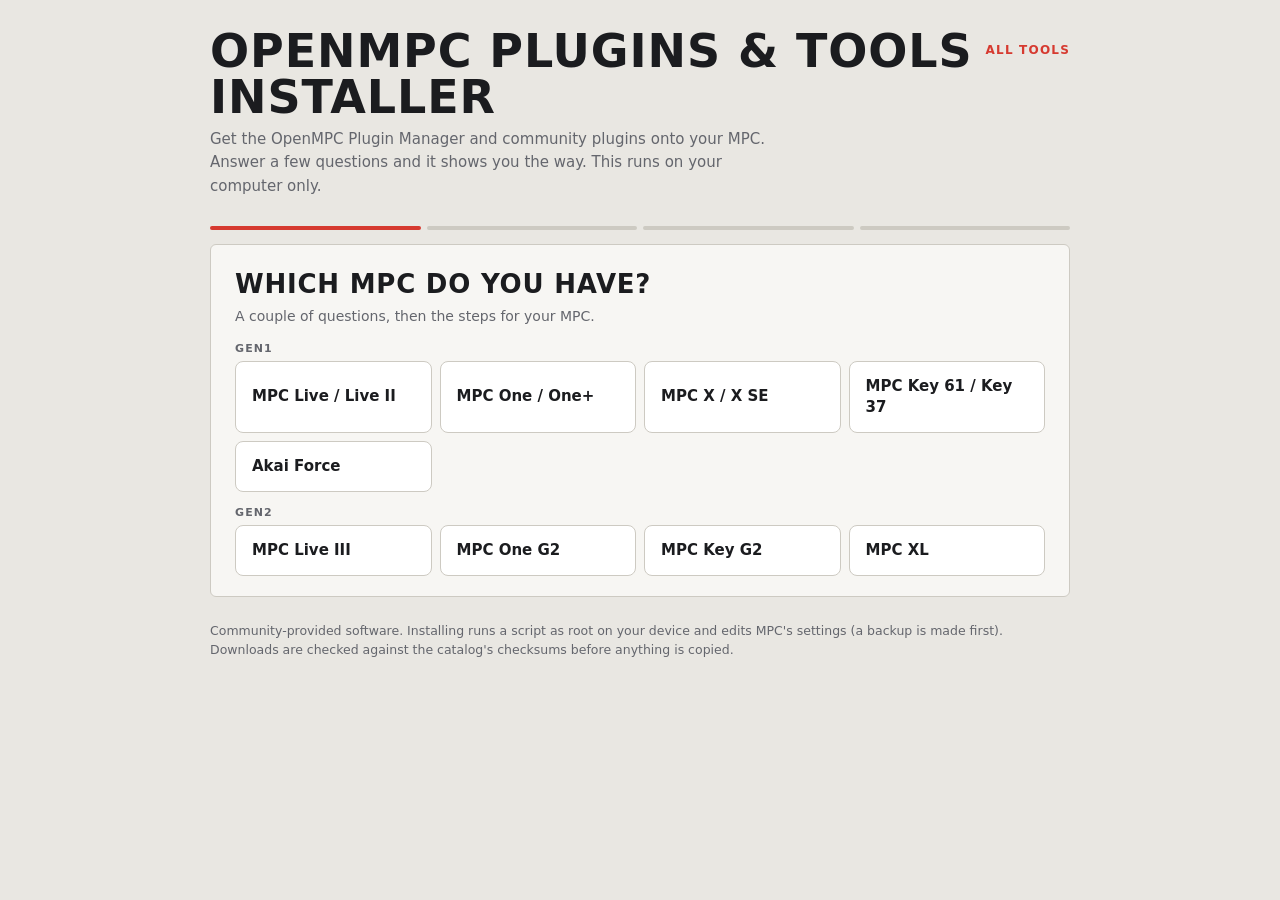
==== commit f1b2f90f: "Merge branch 'open-mpc:main' into main" ====
--- a/tools/desktop/web/index.html
+++ b/tools/desktop/web/index.html
@@ -3,7 +3,7 @@
 <head>
 <meta charset="utf-8">
 <meta name="viewport" content="width=device-width, initial-scale=1">
-<title>MPC Plugin Installer</title>
+<title>OpenMPC Installer</title>
 <style>
 :root { --bg:#e9e7e2; --panel:#f7f6f3; --panel-2:#eeede8; --line:#cdcac2; --fg:#1b1c1f; --muted:#64666d; --accent:#d63a30; --accent-fg:#fff;
   --ok:#2e7d32; --lcd:#1b1c1f; --lcd-fg:#f4f4f4; --display:"Titillium Web","Arial Narrow",system-ui,sans-serif; --text:"Roboto",system-ui,sans-serif; color-scheme:light; }
@@ -29,6 +29,12 @@
 :focus-visible { outline:2px solid var(--accent); outline-offset:2px; }
 .msg { margin:10px 0 0; font-size:14px; }
 .msg.err { color:var(--accent); } .msg.ok { color:var(--ok); }
+.sub b, .small b, .guide b { font-weight:700; color:var(--fg); }
+.guide ul, .guide ol { margin:4px 0 12px; padding-left:22px; }
+.guide li { margin:4px 0; }
+.guide li > ul { margin:2px 0 4px; }
+.guide .lead { margin:10px 0 2px; }
+.callout { border-left:3px solid var(--accent); background:var(--panel-2); padding:8px 12px; margin:8px 0 12px; font-size:14px; border-radius:0 6px 6px 0; }
 .small { font-size:13px; color:var(--muted); }
 ul.list { list-style:none; margin:0; padding:0; border-top:1px solid var(--line); }
 ul.list li { display:flex; gap:12px; align-items:flex-start; padding:10px 2px; border-bottom:1px solid var(--line); }
@@ -37,6 +43,32 @@
 ul.list .t .d { display:block; color:var(--muted); font-size:13px; }
 .tag { display:inline-block; vertical-align:middle; font:600 11px var(--display); letter-spacing:.08em; text-transform:uppercase; border:1px solid var(--line); border-radius:4px; padding:2px 6px; margin-left:8px; color:var(--muted); }
 .tag.ok { color:var(--ok); border-color:var(--ok); }
+.uf { margin:14px 0 18px; } .uf h3 { font:700 16px var(--display); letter-spacing:.04em; text-transform:uppercase; margin:0 0 4px; }
+.uf .tag.maybe { color:var(--accent); border-color:var(--accent); } .uf .tag.bad { color:var(--err, #d44); border-color:var(--err, #d44); }
+.uf input[type=file] { max-width:100%; } .uf .row button { margin-left:8px; }
+
+.hrow { display:flex; justify-content:space-between; align-items:flex-start; gap:12px; } .hrow .linkbtn { margin-top:10px; white-space:nowrap; }
+.dots { display:flex; gap:6px; margin:0 0 14px; } .dots i { height:4px; flex:1; background:var(--line); border-radius:2px; } .dots i.on { background:var(--accent); }
+section.wz { padding:24px 24px 20px; }
+h2.q { font-size:26px; letter-spacing:.03em; margin-bottom:6px; }
+.opts { display:grid; gap:10px; }
+.opt { display:flex; gap:14px; align-items:center; justify-content:space-between; text-align:left; width:100%; background:#fff; border:1px solid var(--line); border-radius:8px;
+  padding:14px 16px; font:400 15px/1.4 var(--text); letter-spacing:0; text-transform:none; color:var(--fg); cursor:pointer; }
+.opt:hover { border-color:var(--fg); } .opt b { display:block; font-size:16px; font-weight:700; } .opt small { display:block; color:var(--muted); font-size:13px; }
+.opt .tag { margin:0; flex:none; }
+.models { display:grid; grid-template-columns:repeat(auto-fill,minmax(170px,1fr)); gap:8px; } .models .opt { font-weight:600; }
+.grp { font:600 11px var(--display); letter-spacing:.1em; text-transform:uppercase; color:var(--muted); margin:14px 0 6px; }
+.wnav { display:flex; justify-content:space-between; align-items:center; margin-top:18px; }
+ol.plan { counter-reset:s; list-style:none; padding:0; margin:4px 0 18px; }
+ol.plan li { counter-increment:s; display:flex; gap:12px; align-items:flex-start; padding:10px 0; border-top:1px solid var(--line); }
+ol.plan li::before { content:counter(s); flex:0 0 26px; height:26px; border-radius:50%; background:var(--accent); color:#fff; display:grid; place-items:center; font:700 14px var(--display); }
+ol.plan li > span { flex:1; } ol.plan em.then { display:block; font-style:normal; color:var(--muted); font-size:13px; margin-top:3px; } ol.plan li small { flex:none; color:var(--muted); font-size:12px; white-space:nowrap; padding-top:3px; }
+details.others { margin-top:16px; border-top:1px solid var(--line); padding-top:12px; } details.others summary { cursor:pointer; color:var(--muted); margin-bottom:8px; }
+.wzfor { display:none; margin:0 0 12px; } .fromwiz .wzfor { display:flex; gap:12px; align-items:center; }
+.fromwiz #v2-archq, .fromwiz > section.guide { display:none; }
+.toolbar { display:flex; justify-content:space-between; margin:0 0 8px; }
+.ktabs[hidden] { display:none; }
+.devline { background:var(--lcd); color:var(--lcd-fg); border-radius:6px; padding:9px 12px; font:600 14px var(--display); letter-spacing:.05em; margin:10px 0 0; }
 .drop { border:2px dashed var(--line); border-radius:6px; padding:22px; text-align:center; color:var(--muted); margin-top:14px; cursor:pointer; background:var(--bg); }
 .drop.over { border-color:var(--accent); color:var(--fg); }
 .log { background:var(--lcd); color:var(--lcd-fg); border-radius:6px; padding:12px; font:500 12.5px/1.5 ui-monospace,Menlo,Consolas,monospace; white-space:pre-wrap; overflow-wrap:anywhere; max-height:340px; overflow:auto; margin:12px 0 0; }
@@ -72,6 +104,8 @@
 details.collapse[open] > summary .hint { font-size:0; }
 details.collapse[open] > summary .hint::after { content:"Hide"; font-size:12px; }
 details.collapse[open] > summary { margin-bottom:6px; }
+#stick-mode > details.collapse { background:var(--panel); border:1px solid var(--line); border-radius:6px; padding:16px 18px; margin-bottom:16px; }
+#stick-mode > details.collapse > section { background:none; border:0; border-radius:0; padding:0; margin:0 0 12px; }
 .row input[type=number] { width:100%; font:400 15px var(--text); color:var(--fg); background:var(--bg); border:1px solid var(--line); border-radius:6px; padding:10px 12px; }
 ul.list li.grp { display:block; padding:12px 2px 6px; font:700 12px/1 var(--display); letter-spacing:.12em; text-transform:uppercase; color:var(--muted); border-bottom:1px solid var(--line); }
 #drivelist li { flex-wrap:wrap; align-items:center; } #drivelist .t { flex:1 1 180px; min-width:0; } #drivelist button { flex:none; }
@@ -86,25 +120,83 @@
 .badge[hidden] { display:none; }
 details.collapse > summary .badge + .hint { margin-left:12px; }
 footer { color:var(--muted); font-size:12.5px; margin-top:24px; }
+img.shot { display: block; max-width: 100%; height: auto; margin: 8px 0 4px; border: 1px solid #8884; border-radius: 6px; }
+#v2-ready { margin-top: 0; color: #2e7d32; }
+details.way { border: 1px solid #8884; border-radius: 8px; padding: 8px 12px; margin: 8px 0; }
+details.way summary { cursor: pointer; }
+details.way[open] summary { margin-bottom: 6px; }
 </style>
 </head>
 <body>
 <div class="wrap">
 <div id="newver" class="small" hidden style="background:var(--panel);border:1px solid var(--accent);border-radius:6px;padding:10px 14px;margin-top:16px"></div>
 <header>
-  <h1>MPC plugin installer</h1>
-  <p class="lede">Install plugins from the catalog, or zips you already have, on your MPC or Force. This page runs on your computer only. Nothing about your device is saved.</p>
+  <div class="hrow"><h1>OpenMPC Plugins &amp; Tools Installer</h1><button type="button" class="linkbtn" id="to-tools">All tools</button></div>
+  <p class="lede">Get the OpenMPC Plugin Manager and community plugins onto your MPC. Answer a few questions and it shows you the way. This runs on your computer only.</p>
 </header>
 
+<div id="wiz">
+  <div class="dots" id="wiz-dots" aria-hidden="true"><i></i><i></i><i></i><i></i></div>
+  <section class="wz" id="wz-model">
+    <h2 class="q">Which MPC do you have?</h2>
+    <p class="sub">A couple of questions, then the steps for your MPC.</p>
+    <div class="grp">Gen1</div>
+    <div class="models">
+      <button type="button" class="opt" data-gen="armv7">MPC Live / Live II</button><button type="button" class="opt" data-gen="armv7">MPC One / One+</button>
+      <button type="button" class="opt" data-gen="armv7">MPC X / X SE</button><button type="button" class="opt" data-gen="armv7">MPC Key 61 / Key 37</button>
+      <button type="button" class="opt" data-gen="force">Akai Force</button>
+    </div>
+    <div class="grp">Gen2</div>
+    <div class="models">
+      <button type="button" class="opt" data-gen="aarch64">MPC Live III</button><button type="button" class="opt" data-gen="aarch64">MPC One G2</button>
+      <button type="button" class="opt" data-gen="aarch64">MPC Key G2</button><button type="button" class="opt" data-gen="aarch64">MPC XL</button>
+    </div>
+  </section>
+  <section class="wz" id="wz-os" hidden>
+    <h2 class="q">Which MPC OS is on it?</h2>
+    <p class="sub">On the MPC: Menu &gt; Preferences &gt; Info shows the version.</p>
+    <div class="opts">
+      <button type="button" class="opt" data-os="new"><span><b>3.10.1 or later</b><small>Preferences has an Enhancements page</small></span></button>
+      <button type="button" class="opt" data-os="old"><span><b>3.0 to 3.9.1</b></span></button>
+      <button type="button" class="opt" data-os="2x"><span><b>2.x</b><small>Install over Wi-Fi with SSH; no Plugin Manager</small></span></button>
+      <button type="button" class="opt" id="wz-unsure"><span><b>I'm not sure</b></span></button>
+    </div>
+    <p class="callout" id="wz-oshelp" hidden>Press <b>Menu</b>, tap <b>Preferences</b>, then <b>Info</b>: the number after Version is the MPC OS.
+      If Preferences has an <b>Enhancements</b> page, it is 3.10.1 or later.</p>
+    <div class="wnav"><button type="button" class="wback">Back</button></div>
+  </section>
+  <section class="wz" id="wz-ssh" hidden>
+    <h2 class="q">Can you log in to it over SSH?</h2>
+    <p class="sub">Only if you, or a mod, set this up before. If you don't know what SSH is, the answer is no.</p>
+    <div class="opts">
+      <button type="button" class="opt" data-net="nossh"><span><b>No, or not sure</b><small id="wz-nossh-d">A USB stick installs the Plugin Manager for you</small></span><span class="tag ok">Easiest</span></button>
+      <button type="button" class="opt" data-net="ssh"><span><b>Yes</b><small>Install from this computer over Wi-Fi</small></span></button>
+    </div>
+    <div class="wnav"><button type="button" class="wback">Back</button></div>
+  </section>
+  <section class="wz" id="wz-plan" hidden>
+    <p class="small" id="wz-for"></p>
+    <h2 class="q" id="wz-title"></h2>
+    <p class="sub" id="wz-sub"></p>
+    <ol class="plan" id="wz-steps"></ol>
+    <div id="wz-ways"></div>
+    <button type="button" class="primary" id="wz-go"></button>
+    <details class="others" id="wz-others"><summary>Other ways</summary><div class="opts" id="wz-alts"></div></details>
+    <div class="wnav"><button type="button" class="wback">Back</button><button type="button" class="linkbtn" id="wz-restart">Start over</button></div>
+  </section>
+</div>
+<div id="toolsview" hidden>
+<div class="toolbar"><button type="button" class="linkbtn" id="to-setup">&larr; Back to your steps</button><button type="button" class="linkbtn" id="to-all" hidden>Show all tools</button></div>
+
 <div class="ktabs" id="modetabs" role="tablist" aria-label="Mode">
-  <button type="button" id="mode-install" role="tab" aria-selected="true">Install over SSH</button>
-  <button type="button" id="mode-stick" role="tab" aria-selected="false">Plugin install (no SSH or connection needed)</button>
+  <button type="button" id="mode-stick" role="tab" aria-selected="true">USB sticks (no connection to the MPC)</button>
+  <button type="button" id="mode-install" role="tab" aria-selected="false">Install over Wi-Fi (SSH)</button>
 </div>
 
-<div id="install-mode">
+<div id="install-mode" hidden>
 <section id="s1">
   <h2><span class="n">1</span>Connect to your device</h2>
-  <p class="sub">Your device needs SSH access as <b>root</b> (a modded unit). Use the IP address shown on the device or in your router.</p>
+  <p class="sub">Your device needs SSH access as <b>root</b>: <b>MPC OS 3.10.1</b> with Developer mode on (Preferences &gt; Enhancements &gt; Developer Panel, then Shift + Menu, mode Developer), or a modded unit on older MPC OS. Use the IP address shown in Preferences &gt; Wi-Fi or in your router.</p>
   <p class="sub">Plugins and patches are community-provided and run as root on your device. Use them at your own risk, with no warranty: they can crash MPC, lose unsaved work or, at worst, leave the device needing a reinstall of its OS. Save your project and back up first. Not affiliated with or endorsed by Akai Professional.</p>
   <form id="conn" class="row" autocomplete="off">
     <label class="f">IP address<input id="host" type="text" inputmode="decimal" placeholder="e.g. 192.168.1.20" spellcheck="false" required></label>
@@ -112,6 +204,15 @@
     <button class="primary" id="connect" type="submit">Connect</button>
   </form>
   <p class="msg" id="connmsg" role="status" aria-live="polite"></p>
+  <p class="devline" id="devline" hidden></p>
+</section>
+
+<section id="mig" class="off" hidden>
+  <h2>MPC OS 3.10.1: move your plugins to VST2 Plugins</h2>
+  <p class="sub">On MPC OS 3.10.1 and later the plugin browser lists only plugins in a <code>VST2 Plugins</code> folder (Preferences, Enhancements: turn on <b>External Plugin Support</b> first). Plugins installed before are still there, and saved projects still load them, but you can't pick them from the browser. <b>Check</b> shows what would be copied; <b>Move</b> copies every installed plugin folder, your ROMs and files included, into <code>VST2 Plugins</code> on the same drive and restarts MPC. Nothing is deleted and <code>MPC.settings</code> is not edited. On older MPC OS this does nothing.</p>
+  <div class="row"><button id="mig-check" type="button">Check</button><button class="primary" id="mig-move" type="button">Move…</button></div>
+  <p class="msg" id="mig-msg" role="status" aria-live="polite"></p>
+  <pre class="log" id="mig-log" hidden></pre>
 </section>
 
 <section id="s2" class="off">
@@ -142,9 +243,17 @@
   <pre class="log" id="log" hidden></pre>
 </section>
 
+<section id="sf" class="off" hidden>
+<details id="df" class="collapse" open>
+  <summary><h2><span class="n">4</span>Your ROMs and files</h2><span class="hint">Show</span></summary>
+  <p class="sub">Some plugins need files you own and that cannot be shared, such as a synth's ROM. Choose them here: the app checks each file, tells you what it is or why it is wrong, and copies the good ones into the plugin's folder on the device. The plugin reads them the next time it loads, so MPC does not restart.</p>
+  <div id="ufbody"></div>
+</details>
+</section>
+
 <section id="s4" class="off">
 <details id="d4" class="collapse">
-  <summary><h2><span class="n">4</span>Remove plugins</h2><span class="hint">Show</span></summary>
+  <summary><h2><span class="n">5</span>Remove plugins</h2><span class="hint">Show</span></summary>
   <p class="sub">The plugins on your device. Removing deletes the plugin's folder and its entry in MPC's plugin list (MPC's settings are backed up first). Your own files inside it, such as ROMs, kits and dumps, are kept. Addins (libraries MPC loads when it starts) are listed last: removing one runs its own uninstaller, which takes it out of MPC's start-up list and deletes its folder, settings included.</p>
   <ul class="list" id="dev"><li class="small">Connect to see what is on the device.</li></ul>
   <button id="rm" disabled>Remove…</button>
@@ -155,7 +264,7 @@
 
 <section id="s5" class="off">
 <details id="d5" class="collapse">
-  <summary><h2><span class="n">5</span>Register plugin folders</h2><span class="badge" id="regbadge" hidden></span><span class="hint">Show</span></summary>
+  <summary><h2><span class="n">6</span>Register plugin folders</h2><span class="badge" id="regbadge" hidden></span><span class="hint">Show</span></summary>
   <p class="sub">A plugin folder only shows up in MPC once it is in MPC's plugin list. Folders you copied in yourself, or that MPC forgot (for example because a card was out when MPC started), are not. This adds them, and drops entries whose plugin file is gone. Everything else in the list is left alone. MPC's settings are backed up first and MPC restarts once.</p>
   <ul class="list" id="reglist"><li class="small">Connect to check.</li></ul>
   <button id="reg" disabled>Register…</button>
@@ -166,7 +275,7 @@
 
 <section id="s6" class="off">
 <details id="d6" class="collapse">
-  <summary><h2><span class="n">6</span>Clean up old backups</h2><span class="hint">Show</span></summary>
+  <summary><h2><span class="n">7</span>Clean up old backups</h2><span class="hint">Show</span></summary>
   <p class="sub">Every install, removal and sync leaves a copy of MPC's settings file on the device. They are small, but they pile up. This keeps the newest ones and deletes the older ones. The newest backup is never deleted, and MPC is not restarted.</p>
   <p class="small" id="bkinfo">Connect to see them.</p>
   <div class="row"><label class="f">Keep the newest<input id="keepn" type="number" min="1" max="1000" value="10" inputmode="numeric"></label><button id="prune" disabled>Delete older backups…</button></div>
@@ -176,7 +285,7 @@
 
 <section id="s7" class="off">
 <details id="d7" class="collapse">
-  <summary><h2><span class="n">7</span>Advanced: device patches</h2><span class="hint">Show</span></summary>
+  <summary><h2><span class="n">8</span>Advanced: device patches</h2><span class="hint">Show</span></summary>
   <p class="sub"><b>Not for most people.</b> A patch changes the device itself (for example Akai's own MPC program), not a plugin. If it goes wrong, MPC may not start until you Undo it or reinstall the OS. Checking only <b>looks</b>: it asks the device which patches are applied and changes nothing. <b>Apply</b> and <b>Undo</b> run the patch's own script on the device, with its default settings, and only after you type a confirmation word. Read the patch's guide first; one patch at a time; never as part of a plugin install. For options (such as which buttons to remap), run the script yourself over SSH as its guide says.</p>
   <div class="row"><button id="patchcheck" type="button" disabled>Check the device</button></div>
   <p class="small" id="patchinfo">Connect, then open this step to check.</p>
@@ -189,25 +298,100 @@
 <div id="selbar" hidden role="region" aria-label="Selected plugins"><span><b id="selcount"></b> <button class="linkbtn" type="button" id="selclear">Clear</button></span><button class="primary" id="go2" type="button">Install…</button></div>
 </div>
 
-<div id="stick-mode" hidden>
-<section id="st-intro">
-  <p class="sub"><b>What this is for:</b> installing the plugin manager (and other catalog plugins) on a device you have no SSH
-  access to at all -- no connecting, no password, no setup. You build a small USB stick here; it does the rest on the device
-  itself.</p>
-  <p class="sub"><b>How it works:</b> MPC OS has its own stock "USB script" reader, built in by Akai (not a security hole): a
-  stick with the right files on it makes MPC ask one on-screen question, then run a script as root. This builds that stick.
-  Nothing is installed until you confirm the prompt on the device's own screen.</p>
-  <p class="sub"><b>Works on:</b> Gen1 MPC (Live/One/X/Key), Force, and Gen2 (Live III, One G2, Key(s) G2) -- but only on
-  <b>MPC OS up to 3.9.1</b>. Akai closed this route in <b>MPC OS 3.10</b> and later; a stick built here will not work on a
-  device already updated past that.</p>
-  <p class="sub"><b>Gen2 devices specifically:</b> their storage can't be made to remember changes the way Gen1/Force can. The
-  plugin manager itself, once installed, stays. But anything else this does -- putting back addins you'd already installed,
-  or the optional SSH access below -- is undone by every reboot, so you'd reinsert the stick and confirm the prompt again
-  each time the device restarts.</p>
+<div id="stick-mode">
+<details id="v2" class="collapse">
+<summary><h2>MPC OS 3.10.1 or later: Plugin Manager stick</h2><span class="hint">Show</span></summary>
+<section class="guide">
+  <ul>
+    <li><b>What it is:</b> writes the <b>OpenMPC Plugin Manager VST</b> into a <code>VST2 Plugins</code> folder on a USB stick or SD card. On the MPC you add it to a track and install everything else from its screen, or from its web page on your phone or computer. Nothing on the MPC is modified.</li>
+    <li><b>Works on:</b> MPC OS <b>3.10.1 or later</b>, Gen1 MPC (Live, Live II, One, X, Key) and Gen2 (Live III, One G2, Key G2, XL).</li>
+  </ul>
+</section>
+<section>
+  <p class="wzfor" id="v2-for"></p>
+  <fieldset class="where" id="v2-archq"><legend>Your MPC</legend>
+    <label class="whereopt"><input type="radio" name="v2-arch" value="armv7" checked><span>Gen1 (32-bit)<small>MPC Live, Live II, One, One+, X, X SE, Key 61, Key 37</small></span></label>
+    <label class="whereopt"><input type="radio" name="v2-arch" value="aarch64"><span>Gen2 (64-bit)<small>MPC Live III, One G2, Key G2, XL</small></span></label>
+  </fieldset>
+  <div id="v2-drives"></div>
+  <div class="row">
+    <label class="f">USB stick, SD card or folder<input id="v2-out" type="text" placeholder="pick a mounted drive above, or Browse" spellcheck="false"></label>
+    <button id="v2-out-browse" type="button">Browse…</button>
+    <button class="primary" id="v2-mgr" type="button">Write the Plugin Manager</button>
+  </div>
+  <details id="v2-more" class="sub">
+    <summary>No Wi-Fi on the MPC? Put plugins (and their ROMs) straight onto the stick instead</summary>
+    <div class="row"><label class="f">Find a plugin<input id="v2-q" type="text" placeholder="name, kind or words from its summary" spellcheck="false"></label></div>
+    <p class="small" id="v2-count"></p>
+    <ul class="list" id="v2-list" style="max-height:340px;overflow:auto"></ul>
+    <div class="row"><button id="v2-build" type="button">Write the ticked plugins…</button></div>
+  </details>
+  <p class="msg" id="v2-msg" role="status" aria-live="polite"></p>
+  <pre class="log" id="v2-log" hidden></pre>
+  <div id="v2-roms" hidden><h3>Your ROMs and files</h3><p class="sub">These plugins need files you supply (a synth's ROMs). Each one is checked here before it is written into the plugin's folder on the stick.</p><ul class="list" id="v2-romlist"></ul></div>
+  <div class="guide" id="v2-next">
+    <h3 id="v2-ready" hidden>Stick ready</h3>
+    <p class="lead"><b>Then, on your MPC.</b> <i>Save your project first.</i></p>
+    <ol>
+      <li>Preferences, <b>Enhancements</b>: turn on <b>Enable Enhancements</b> and <b>External Plugin Support</b> (read the warning). Wait a few seconds, so the setting is saved.
+        <img class="shot" src="/img/enhancements.png" alt="Preferences, Enhancements on an MPC: Enable Enhancements and External Plugin Support ticked" width="640" height="400" loading="lazy"></li>
+      <li><b>Plug in</b> the stick. No restart needed: MPC finds it within a few seconds.</li>
+      <li>Add a track: <b>External VST Plugins &gt; Plugin Manager</b>. Its status line shows an address like <code>http://192.168.1.40:8790</code>: open it on a phone or computer on the same Wi-Fi to install plugins, move old ones and add ROMs. Save your project with the Plugin Manager on a track and the page comes back after each restart.
+        <img class="shot" src="/img/address-line.png" alt="The Plugin Manager status line with its web address" width="1279" height="75" loading="lazy"></li>
+    </ol>
+  </div>
+</section>
+</details>
+<details id="l1" class="collapse">
+<summary><h2>MPC OS 3.9.1 or earlier, no SSH: Plugin Manager stick (one prompt)</h2><span class="hint">Show</span></summary>
+<section class="guide">
+  <ul>
+    <li><b>What it is:</b> the simplest way. A stick that installs the <b>OpenMPC Plugin Manager VST</b> for you. Confirm one prompt and MPC restarts with it installed. No SSH, no network.</li>
+    <li id="l1-osq"><b>Which MPC OS are you on?</b>
+      <label><input type="radio" name="l1-os" value="old"> 3.9.1 or earlier</label>
+      <label><input type="radio" name="l1-os" value="new"> 3.10</label>
+      <label><input type="radio" name="l1-os" value="unsure"> Not sure</label></li>
+  </ul>
+  <p class="msg" id="l1-os-msg" role="status" aria-live="polite"></p>
+  <div id="l1-form" hidden>
+    <div id="l1-drives"></div>
+    <div class="row">
+      <label class="f">Bundle (optional: leave empty to download the latest)<input id="l1-bundle" type="text" placeholder="leave empty, or choose the bundle .zip (or the folder it unpacked to)" spellcheck="false"></label>
+      <button id="l1-bundle-browse" type="button">Browse…</button>
+    </div>
+    <div class="row">
+      <label class="f">Empty USB stick or folder<input id="l1-out" type="text" placeholder="a mounted stick, or Browse" spellcheck="false"></label>
+      <button id="l1-out-browse" type="button">Browse…</button>
+      <button class="primary" id="l1-build" type="button">Write stick…</button>
+    </div>
+    <p class="msg" id="l1-msg" role="status" aria-live="polite"></p>
+    <ol>
+      <li>Save your project. The install stops MPC.</li>
+      <li>Insert the stick and choose <b>Open</b> on the prompt.</li>
+      <li>Wait for MPC to restart. A <code>g2-install-result.txt</code> on the stick says what happened.</li>
+    </ol>
+  </div>
+</section>
+</details>
+<details id="dadv" class="collapse">
+<summary><h2>MPC OS 3.9.1 or earlier: turn on SSH with a stick (then use Install over Wi-Fi)</h2><span class="hint">Show</span></summary>
+<section id="st-intro" class="guide">
+  <ul>
+    <li><b>What this is for:</b> developers who want an ordinary <b>SSH login</b> on their device, to install plugins and addins with this installer's SSH tab or by hand.</li>
+    <li><b>What the stick does:</b>
+      <ul>
+        <li>Turns <b>SSH</b> on (a key you give, or a password).</li>
+        <li>Puts back any <b>addins</b> you already installed.</li>
+      </ul></li>
+    <li><b>How it works:</b> MPC OS has its own stock "USB script" reader, built in by Akai (not a security hole). A stick with the right files on it makes MPC ask one on-screen question, then run a script as root. <i>Nothing happens until you confirm that prompt on the device's own screen.</i> The check the reader needs depends on your device's firmware, so this reads your own stock update image once (nothing from it is kept or sent anywhere).</li>
+    <li><b>Works on:</b> Gen1 MPC (Live, One, X, Key), Force and Gen2 (Live III, One G2, Key G2, XL), <b>but only on MPC OS up to 3.9.1</b>.
+      <div class="callout"><i>Akai closed this route in MPC OS 3.10. A stick built here will not work on MPC OS 3.10 or later: there, use the MPC OS 3.10.1 Plugin Manager stick instead.</i></div></li>
+    <li><b>Gen2 devices specifically:</b> their storage can't be made to remember changes the way Gen1 and Force can, so SSH and the addins' settings are undone by every reboot. <i>Reinsert the stick and confirm the prompt again after each restart.</i></li>
+  </ul>
 </section>
 <section id="st1">
   <h2><span class="n">1</span>Firmware</h2>
-  <p class="sub">This reads your device's own stock Akai update image to work out a one-time check it needs (nothing from this image is kept or sent anywhere). Use the exact image for your device: Gen1 MPC, Force, or Gen2 (Live III, One G2, Key(s) G2). <a href="https://www.akaipro.com/downloads-and-support/downloads/firmware/mpc/" target="_blank" rel="noopener">Get it from Akai</a> if you don't have it already, then point this at the downloaded file.</p>
+  <p class="sub">This reads your device's own stock Akai update image to work out a one-time check it needs (nothing from this image is kept or sent anywhere). Use the exact image for your device: Gen1 MPC, Force, or Gen2 (Live III, One G2, Key G2, XL). <a href="https://www.akaipro.com/downloads-and-support/downloads/firmware/mpc/" target="_blank" rel="noopener">Get it from Akai</a> if you don't have it already, then point this at the downloaded file.</p>
   <div class="row">
     <label class="f">Path to the firmware file (.img, or the MPC executable from one)<input id="st-fw" type="text" placeholder="e.g. /home/you/Downloads/MPC-3.9.1-Gen2-update.img" spellcheck="false"></label>
     <button id="st-fw-browse" type="button">Browse…</button>
@@ -218,23 +402,19 @@
 </section>
 
 <section id="st2" class="off">
-<details id="dst2" class="collapse">
-  <summary><h2><span class="n">2</span>Advanced: SSH access (optional)</h2><span class="hint">Show</span></summary>
-  <p class="sub"><b>Most people can skip this.</b> It only matters if you also want an ordinary SSH login on this device, separate
-  from the one-time install below (which happens either way). Leave it on "None" unless you know you want this.</p>
+  <h2><span class="n">2</span>SSH login</h2>
+  <p class="sub">A key is safer and is what to pick unless you know otherwise: it only adds a key on top of what is already
+  there. Pick one.</p>
   <div class="row">
     <label class="f">
       <span style="display:flex;flex-wrap:wrap;gap:16px;text-transform:none;letter-spacing:0;font:400 15px var(--text);color:var(--fg)">
-        <label><input type="radio" name="st-sshmode" id="st-ssh-none" checked> None (recommended)</label>
-        <label><input type="radio" name="st-sshmode" id="st-ssh-paste"> Use my public key</label>
+        <label><input type="radio" name="st-sshmode" id="st-ssh-paste" checked> Use my public key</label>
         <label><input type="radio" name="st-sshmode" id="st-ssh-gen"> Generate a new key</label>
         <label><input type="radio" name="st-sshmode" id="st-ssh-pw"> Set a password instead</label>
       </span>
     </label>
   </div>
-  <p class="small">A key doesn't weaken your device's login: it only adds a key, on top of what's already there. On a device whose
-  root filesystem can't be made writable (most Gen2 units), it lasts until the next reboot — reinsert the stick to redo it.</p>
-  <label class="f" id="st-sshpaste-wrap" hidden>Public key (the line from your id_ed25519.pub or similar)<input id="st-sshpaste" type="text" placeholder="ssh-ed25519 AAAA... you@host" spellcheck="false"></label>
+  <label class="f" id="st-sshpaste-wrap">Public key (the line from your id_ed25519.pub or similar)<input id="st-sshpaste" type="text" placeholder="ssh-ed25519 AAAA... you@host" spellcheck="false"></label>
   <div id="st-sshgen-wrap" hidden>
     <p class="msg ok" id="st-sshgen-warn"><b>Shown once.</b> Save this private key now (e.g. as <code>~/.ssh/id_mpc</code>, <code>chmod 600</code>); the app does not keep a copy.</p>
     <pre class="log" id="st-sshgen-priv"></pre>
@@ -242,22 +422,17 @@
   </div>
   <div id="st-sshpw-wrap" hidden>
     <p class="msg err"><b>Not recommended.</b> A password can be guessed or intercepted; a key can't. This also turns on
-    password login for root over SSH, where before only a key would have worked — anyone who learns this password gets a
-    root shell on your device. Only works on a device whose root can be made writable (most Gen1/Force units); refused
-    outright on most Gen2 units, which have no writable place to keep it.</p>
+    password login for root over SSH, where before only a key would have worked: anyone who learns this password gets a
+    root shell on your device. Only works on a device whose root can be made writable (most Gen1/Force units).
+    <b>Gen2 needs a key</b> (Live III, One G2, Key G2, XL): their root is read-only, so a password can't be kept and the
+    stick's SSH step fails.</p>
+    <p class="msg err" id="st-gen2-warn" hidden><b>This firmware looks like a Gen2 one.</b> A password stick can't work on it, so the installer won't build one. Use a key.</p>
     <label class="f">Password<input id="st-sshpw" type="password" autocomplete="new-password" spellcheck="false"></label>
   </div>
-</details>
-</section>
-
-<section id="st3" class="off">
-  <h2><span class="n">3</span>What to install</h2>
-  <p class="sub">Catalog plugin IDs, one or more, comma-separated. The plugin manager (default) then lets you browse and install more from the MPC screen itself.</p>
-  <label class="f">Catalog IDs<input id="st-install" type="text" value="plugin-manager" spellcheck="false"></label>
 </section>
 
 <section id="st4" class="off">
-  <h2><span class="n">4</span>Build the stick</h2>
+  <h2><span class="n">3</span>Build the stick</h2>
   <p class="sub">Writes the stick's files to the folder you pick. Point it straight at a mounted FAT32/exFAT USB stick's top level (pick one below, or Browse to it) and there's nothing left to copy -- otherwise, copy everything in the folder (hidden files too) to the root of a stick afterward. Either way: insert the stick into the device and confirm the prompt there.</p>
   <div id="st-drives"></div>
   <div class="row">
@@ -267,8 +442,10 @@
   </div>
   <p class="msg" id="st-buildmsg" role="status" aria-live="polite"></p>
 </section>
+</details>
 </div>
 
+</div>
 <footer>Community-provided software. Installing runs a script as root on your device and edits MPC's settings (a backup is made first). Downloads are checked against the catalog's checksums before anything is copied.</footer>
 </div>
 
@@ -283,6 +460,7 @@
   <h3 id="bdlgtitle">Choose a folder</h3>
   <p class="small" id="bdlgpath" style="word-break:break-all"></p>
   <p class="msg" id="bdlgmsg" role="status" aria-live="polite"></p>
+  <div id="bdlgdrives" class="small" hidden></div>
   <ul class="list" id="bdlglist" style="max-height:320px;overflow:auto"></ul>
   <div class="actions"><button id="bdlgcancel">Cancel</button><button id="bdlgup">Up a level</button><button class="primary" id="bdlgpick">Use this folder</button></div>
 </dialog>
@@ -297,7 +475,7 @@
 function api(path, body, raw) {
   var o = { headers: { "X-MPC-Token": T } };
   if (body !== undefined) { o.method = "POST"; if (raw) o.body = body; else { o.headers["Content-Type"] = "application/json"; o.body = JSON.stringify(body); } }
-  return fetch(path, o).then(function (r) { return r.json().then(function (j) { if (!r.ok) throw new Error(j.error || ("HTTP " + r.status)); return j; }); });
+  return fetch(path, o).then(function (r) { return r.json().then(function (j) { if (!r.ok) { var e = new Error(j.error || ("HTTP " + r.status)); e.status = r.status; throw e; } return j; }); });
 }
 function msg(el, s, cls) { text(el, s || ""); el.className = "msg" + (cls ? " " + cls : ""); }
 function gb(kb) { return kb >= 1048576 ? (kb / 1048576).toFixed(1) + " GB" : Math.round(kb / 1024) + " MB"; }
@@ -306,14 +484,24 @@
 
 function setConnected(c, info, problems) {
   S.connected = c; S.problems = problems || []; S.libc = c && info ? (info.libc || "") : ""; S.arch = c && info ? (info.arch || "") : "";
-  $("s2").classList.toggle("off", !c); $("s3").classList.toggle("off", !c); $("s4").classList.toggle("off", !c); $("s5").classList.toggle("off", !c); $("s6").classList.toggle("off", !c); $("s7").classList.toggle("off", !c);
+  S.device = c && info && /MPC Sample/.test(info.settings || "") ? "mpc-sample" : "";   /* as DeviceInfo.Device in device.go */
+  $("mig").classList.toggle("off", !c); $("s2").classList.toggle("off", !c); $("s3").classList.toggle("off", !c); $("s4").classList.toggle("off", !c); $("s5").classList.toggle("off", !c); $("s6").classList.toggle("off", !c); $("s7").classList.toggle("off", !c); $("sf").classList.toggle("off", !c);
   S.patches = null; drawPatches();
+  $("s7").hidden = !!(c && info && info.vst2);   /* device patches: not re-tested on MPC OS 3.10.1, so not offered there */
+  $("mig").hidden = !(c && info && info.vst2 && info.legacyCount);   /* only on 3.10.1 with plugins installed the old way */
+  if (!c) $("devline").hidden = true;
   if (c) {
     var n = (info.installed || []).length;
     S.roots = info.roots || []; S.drives = info.drives || []; var pr = S.roots.filter(function (r) { return r.primary && !r.noExec; })[0] || S.roots.filter(function (r) { return !r.noExec; })[0] || S.roots[0]; S.root = pr ? pr.path : "";
     var places = S.roots.map(function (r) { return r.label + " (" + (r.fs ? r.fs + ", " : "") + gb(r.freeKB) + " free)"; }).join("; ");
     var m = "Connected to " + info.host + " (" + (info.arch || "?") + "). " + n + " plugin folder" + (n === 1 ? "" : "s") + " found. Plugin locations: " + (places || info.synths) + ". Device key " + info.fingerprint + ".";
     if (S.problems.length) msg($("connmsg"), m + " Cannot install here: " + S.problems.join("; ") + ".", "err"); else msg($("connmsg"), m, "ok");
+    S.vst2 = info.vst2 || "";
+    var dl = [info.model || (info.arch === "aarch64" ? "Gen2 MPC" : "MPC or Force"), info.mpcOS ? "MPC OS " + info.mpcOS : "",
+      S.vst2 === "on" ? "External Plugin Support on" : S.vst2 === "off" ? "External Plugin Support OFF" : "", info.legacyCount ? info.legacyCount + " plugin" + (info.legacyCount === 1 ? "" : "s") + " to move" : "",
+      info.manager ? "Plugin Manager " + info.manager : "no Plugin Manager"].filter(Boolean).join("  \u00b7  ");
+    text($("devline"), dl); $("devline").hidden = false;
+    if (S.vst2 === "off") msg($("connmsg"), "External Plugin Support is off: on the MPC open Preferences > Enhancements, turn it on, wait a few seconds, restart MPC, then connect again.", "err");
     drawWhere(); loadCatalog(); loadDevice(); loadUnreg(); loadBackups();
   }
   refresh();
@@ -394,13 +582,28 @@
   var g = p.os_compat || []; if (g.indexOf("2.x") < 0 || !p.tested_2x) return null;
   var t = el("span", "tag", "MPC OS 2.x tested"); t.title = "Tested on an MPC OS 2.x unit; its skin and library were also checked against MPC OS 2.15.1's own skins and glibc. Works on MPC OS 3.x too."; return t;
 }
+var DEVICE_NAMES = { "mpc-sample": "MPC Sample" };   /* catalog device ids (registry "devices") */
+function devicesOf(p) { return (p.devices || []).map(function (d) { return DEVICE_NAMES[d] || d; }).join(" and "); }
 function osNote(p) {   /* {level, text} when this plugin will not work as expected on the connected device, else null */
+  if (S.connected && (p.devices || []).length && p.devices.indexOf(S.device) < 0) return { level: "err", text: p.name + " is only for the " + devicesOf(p) + ", so it cannot be installed on this device." };
   if (S.arch === "aarch64" && !p.gen2) return { level: "err", text: p.name + " has no Gen2 (aarch64) build yet, so it cannot be installed on this device." };
   if (!S.libc) return null;
   if (p.max_glibc && vgt(p.max_glibc, S.libc)) return { level: "err", text: p.name + " needs glibc " + p.max_glibc + " but this device has " + S.libc + ": MPC will list it but it will not load." };
   var g = p.os_compat || [];
   if (g.length && g.indexOf("2.x") < 0 && vgt("2.34", S.libc)) return { level: "warn", text: p.name + " is made for MPC OS 3.x. This device looks like MPC OS 2.x (glibc " + S.libc + "), so its touchscreen page may stay empty; it still works from the Q-Links." };
   return null;
+}
+/* What else a plugin needs and, for an addin, the installed or ticked addins that replace some of the same MPC functions where one of
+   the two may not pass the calls on (catalog shares_hooks). Notes only, never blocks. */
+function needNotes(p) {
+  var n = [];
+  if (!p) return n;
+  if (p.requires) n.push({ level: "warn", text: p.name + " needs: " + p.requires });
+  (p.shares_hooks || []).forEach(function (o) {
+    var c = S.cat.filter(function (x) { return x.id === o.id; })[0];
+    if (c && (c.installed || S.pickCat[c.id])) n.push({ level: "warn", text: p.name + " and " + o.name + " replace some of the same MPC functions (" + o.symbols.join(", ") + "), and one of them may not pass the calls on: together, one may stop working. If it does, remove one of them." });
+  });
+  return n;
 }
 function drawCat() {
   var ul = $("cat"); ul.textContent = "";
@@ -414,9 +617,11 @@
     if (p.update) b.appendChild(el("span", "tag up", "update: v" + p.installedVersion + " → v" + p.version));
     if (p.defer === false) { var dt = el("span", "tag", "restarts MPC itself"); dt.title = "This release has an older installer that restarts MPC on its own, so it adds a restart to the batch."; b.appendChild(dt); }
     var ot = p.kind === "addin" ? null : osTagFor(p); if (ot) b.appendChild(ot);
-    if (p.gen2) { var gt = el("span", "tag", "Gen2"); gt.title = "Also built for Gen2 (aarch64) MPC devices; the app installs the right zip for the connected device."; b.appendChild(gt); }
+    if ((p.devices || []).length) { var dt = el("span", "tag", devicesOf(p) + " only"); dt.title = "Only for the " + devicesOf(p) + ": the app won't install it on other MPCs."; b.appendChild(dt); }
+    else if (p.gen2) { var gt = el("span", "tag", "Gen2"); gt.title = "Also built for Gen2 (aarch64) MPC devices; the app installs the right zip for the connected device."; b.appendChild(gt); }
     t.appendChild(b); t.appendChild(el("span", "d", "v" + p.version + " by " + p.author + " · " + mb(p.size) + " · " + p.summary));
     var on = osNote(p); if (on) t.appendChild(el("span", "d osn " + on.level, on.text));
+    needNotes(p).forEach(function (nn) { t.appendChild(el("span", "d osn " + nn.level, nn.text)); });
     var lab = el("label"); lab.htmlFor = cb.id; lab.style.display = "contents"; lab.appendChild(t);
     li.appendChild(cb); li.appendChild(lab); ul.appendChild(li);
   });
@@ -487,7 +692,61 @@
   $("regbadge").hidden = !n; text($("regbadge"), n + " waiting");
 }
 function loadDevice() {
-  return api("/api/device").then(function (j) { S.dev = j.plugins; if (j.roots) { S.roots = j.roots; } drawDev(); refresh(); }).catch(function (e) { S.dev = []; drawDev(); msg($("rmresult"), e.message, "err"); });
+  return api("/api/device").then(function (j) { S.dev = j.plugins; if (j.roots) { S.roots = j.roots; } drawDev(); drawFiles(); refresh(); }).catch(function (e) { S.dev = []; drawDev(); drawFiles(); msg($("rmresult"), e.message, "err"); });
+}
+
+var UF_TAG = { ok: "OK", maybe: "Looks right", bad: "Not usable", ignored: "Ignored" };
+function ufGroups() {
+  var out = [];
+  S.dev.forEach(function (p) { (p.userFiles || []).forEach(function (g) { if (p.known) out.push({ p: p, g: g }); }); });
+  return out;
+}
+function drawFiles() {
+  var gs = ufGroups(), sec = $("sf"), body = $("ufbody");
+  sec.hidden = !gs.length || !S.connected;
+  body.textContent = "";
+  gs.forEach(function (x) {
+    var box = el("div", "uf"), q = "root=" + encodeURIComponent(x.p.root) + "&folder=" + encodeURIComponent(x.p.folder) + "&group=" + encodeURIComponent(x.g.path);
+    box.appendChild(el("h3", null, (x.p.name || x.p.folder) + " · " + x.g.label));
+    if (x.g.description) box.appendChild(el("p", "small", x.g.description));
+    if (x.g.hint) box.appendChild(el("p", "small", x.g.hint));
+    var ul = el("ul", "list"), status = el("p", "msg"), pick = document.createElement("input");
+    pick.type = "file"; pick.multiple = true;
+    var up = el("button", "primary", "Check and copy to the device");
+    function list() {
+      text(status, "Reading the folder on the device…");
+      api("/api/userfiles?" + q).then(function (j) {
+        ul.textContent = "";
+        (j.files || []).filter(function (f) { return f.status !== "ignored"; }).forEach(function (f) {
+          var li = el("li"), t = el("div", "t"), b = el("b", null, f.name);
+          b.appendChild(el("span", "tag " + f.status, (f.label ? f.label + " · " : "") + UF_TAG[f.status]));
+          t.appendChild(b); t.appendChild(el("span", "d", mb(f.size) + (f.message ? " · " + f.message : "")));
+          var del = el("button", null, "Delete");
+          del.addEventListener("click", function () {
+            if (!confirm("Delete " + f.name + " from the device?")) return;
+            api("/api/userfiles/delete", { root: x.p.root, folder: x.p.folder, group: x.g.path, name: f.name }).then(list).catch(function (e) { msg(status, e.message, "err"); });
+          });
+          li.appendChild(t); li.appendChild(del); ul.appendChild(li);
+        });
+        if (!ul.children.length) ul.appendChild(el("li", "small", "Nothing here yet."));
+        msg(status, j.ok + j.maybe ? "" : "No usable file yet: " + x.p.name + " will say so on its screen until you add one.", j.ok + j.maybe ? "" : "err");
+      }).catch(function (e) { msg(status, e.message, "err"); });
+    }
+    up.addEventListener("click", function () {
+      if (!pick.files.length) { msg(status, "Choose one or more files first.", "err"); return; }
+      var fd = new FormData(); fd.append("root", x.p.root); fd.append("folder", x.p.folder); fd.append("group", x.g.path);
+      for (var i = 0; i < pick.files.length; i++) fd.append("file", pick.files[i], pick.files[i].name);
+      up.disabled = true; msg(status, "Checking and copying…");
+      api("/api/userfiles/upload", fd, true).then(function (j) {
+        up.disabled = false; pick.value = "";
+        var bad = (j.files || []).filter(function (f) { return f.status === "bad" || f.status === "ignored"; });
+        list();
+        setTimeout(function () { msg(status, (j.files || []).map(function (f) { return f.name + ": " + (UF_TAG[f.status] || f.status) + (f.label ? " (" + f.label + ")" : "") + (f.message ? ". " + f.message : ""); }).join("\n"), bad.length ? "err" : "ok"); }, 600);
+      }).catch(function (e) { up.disabled = false; msg(status, e.message, "err"); });
+    });
+    box.appendChild(ul); box.appendChild(pick); var row = el("div", "row"); row.appendChild(up); box.appendChild(row); box.appendChild(status);
+    body.appendChild(box); list();
+  });
 }
 function devKey(p) { return p.root + "\u0000" + p.folder; }
 function drawDev() {
@@ -535,7 +794,7 @@
       if (back && p.reversible) bar.appendChild(patchButton(p, "uninstall"));
       li.appendChild(bar);
     }
-    if (p.docs) { var a = el("a", null, "Guide"); a.href = "https://github.com/sd88me/mpc-vst-plugins/blob/main/" + p.docs.replace(/^\/+/, ""); a.target = "_blank"; a.rel = "noopener"; a.style.color = "var(--accent)"; li.appendChild(a); }
+    if (p.docs) { var a = el("a", null, "Guide"); a.href = "https://github.com/open-mpc/mpc-vst-plugins/blob/main/" + p.docs.replace(/^\/+/, ""); a.target = "_blank"; a.rel = "noopener"; a.style.color = "var(--accent)"; li.appendChild(a); }
     ul.appendChild(li);
   });
 }
@@ -636,13 +895,20 @@
 function startInstall() {
   var s = selection();
   api("/api/plan", s).then(function (p) {
-    var names = p.items.map(function (i) { return i.title + " " + i.version; }).join(", ");
+    var names = p.items.filter(function (i) { return !i.why; }).map(function (i) { return i.title + " " + i.version; }).join(", ");
+    var deps = p.items.filter(function (i) { return i.why; });
     var r = p.maybeMore ? " MPC will restart at least once, and once more for each plugin with an older installer that restarts MPC by itself (the log shows which)."
           : p.restarts > 1 ? " MPC will restart " + p.restarts + " times, because some of the installers restart it themselves." : " MPC will restart once.";
     S.mode = "install"; $("dlgsave").hidden = false; text($("dlgtitle"), "Install on your device?"); text($("yes"), "Install");
-    var notes = s.catalog.map(function (id) { return osNote(S.cat.filter(function (x) { return x.id === id; })[0]); }).filter(Boolean);
+    var notes = [];
+    s.catalog.forEach(function (id) { var c = S.cat.filter(function (x) { return x.id === id; })[0]; notes.push(osNote(c)); notes = notes.concat(needNotes(c)); });
+    notes = notes.filter(Boolean);
+    (p.notes || []).forEach(function (t) { notes.push({ level: "warn", text: t + "." }); });
+    (p.refused || []).forEach(function (t) { notes.push({ level: "err", text: t + "." }); });
+    S.force = (p.refused || []).length > 0;
     if (notes.some(function (n) { return n.level === "err"; })) text($("yes"), "Install anyway");
-    text($("dlgtxt"), "About to install: " + names + (S.roots.length > 1 ? " to " + rootLabelOf(S.root) : "") + "." + r + (notes.length ? " " + notes.map(function (n) { return (n.level === "err" ? "Warning: " : "Note: ") + n.text; }).join(" ") : ""));
+    text($("dlgtxt"), "About to install: " + names + (S.roots.length > 1 ? " to " + rootLabelOf(S.root) : "") + "." +
+      (deps.length ? " Also installing, for the dependencies: " + deps.map(function (i) { return i.title + " " + i.version + " (" + i.why + ")"; }).join("; ") + "." : "") + r + (notes.length ? " " + notes.map(function (n) { return (n.level === "err" ? "Warning: " : "Note: ") + n.text; }).join(" ") : ""));
     $("dlg").showModal();
   }).catch(function (e) { msg($("result"), e.message, "err"); });
 }
@@ -660,7 +926,7 @@
 $("no").addEventListener("click", function () { $("dlg").close(); });
 function chosenDev() { return S.dev.filter(function (p) { return S.pickDev[devKey(p)] && p.known; }); }
 $("rm").addEventListener("click", function () {
-  var ch = chosenDev(); S.mode = "remove"; $("dlgsave").hidden = false;
+  var ch = chosenDev(); S.mode = "remove"; S.force = false; $("dlgsave").hidden = false;
   text($("dlgtitle"), "Remove from your device?"); text($("yes"), "Remove");
   var plugs = ch.filter(function (p) { return !p.addin; }), adds = ch.filter(function (p) { return p.addin; });
   text($("dlgtxt"), "About to remove: " + ch.map(function (p) { return p.name || p.folder; }).join(", ") + "." +
@@ -700,11 +966,18 @@
   if (S.mode === "remove") {
     var items = chosenDev().map(function (p) { return { root: p.root, folder: p.folder }; });
     S.running = true; refresh(); msg($("rmresult"), "Working…"); var rl = $("rmlog"); rl.hidden = false; rl.textContent = "";
-    api("/api/remove", { items: items, confirm: true }).then(function () { poll(0, $("rmlog"), $("rmresult"), "Done. MPC is starting again: the plugins are gone from its list."); })
-      .catch(function (e) { S.running = false; refresh(); msg($("rmresult"), e.message, "err"); });
+    api("/api/remove", { items: items, confirm: true, force: !!S.force }).then(function () { poll(0, $("rmlog"), $("rmresult"), "Done. MPC is starting again: the plugins are gone from its list."); })
+      .catch(function (e) {
+        S.running = false; refresh(); rl.hidden = true;
+        if (e.status === 409 && !S.force && / needs /.test(e.message)) { // something installed still needs it: ask again
+          msg($("rmresult"), ""); S.force = true; text($("dlgtitle"), "Remove anyway?"); text($("yes"), "Remove anyway");
+          text($("dlgtxt"), "Warning: " + e.message.replace(/ Nothing was changed.*$/, "") + " It may stop working."); $("dlg").showModal(); return;
+        }
+        msg($("rmresult"), e.message, "err");
+      });
     return;
   }
-  var s = selection(); s.confirm = true;
+  var s = selection(); s.confirm = true; s.force = !!S.force;
   S.running = true; refresh(); msg($("result"), "Working…"); var log = $("log"); log.hidden = false; log.textContent = "";
   api("/api/install", s).then(function () { poll(0, $("log"), $("result"), "Done. MPC is starting again: the new plugins are in the plugin list."); }).catch(function (e) { S.running = false; refresh(); msg($("result"), e.message, "err"); });
 });
@@ -719,6 +992,28 @@
   }).catch(function (e) { setTimeout(function () { poll(since, log, resultEl, doneText); }, 1500); });
 }
 
+/* MPC OS 3.10.1: copy the installed plugin folders into VST2 Plugins on the device (POST /api/vst2migrate, a device job). */
+function migRun(apply) {
+  if (apply && !confirm("Move: MPC stops while your plugins are copied, then starts again. Save your project first. Go on?")) return;
+  $("mig-check").disabled = $("mig-move").disabled = true;
+  $("mig-log").hidden = false; $("mig-log").textContent = "";
+  msg($("mig-msg"), apply ? "Moving…" : "Checking…");
+  api("/api/vst2migrate", { apply: apply }).then(function () { migPoll(0); })
+    .catch(function (e) { $("mig-check").disabled = $("mig-move").disabled = false; msg($("mig-msg"), e.message, "err"); });
+}
+function migPoll(since) {
+  api("/api/job?since=" + since).then(function (j) {
+    var log = $("mig-log");
+    if (j.lines.length) { log.textContent += j.lines.join("\n") + "\n"; log.scrollTop = log.scrollHeight; }
+    if (j.state === "running") { setTimeout(function () { migPoll(j.next); }, 600); return; }
+    $("mig-check").disabled = $("mig-move").disabled = false;
+    msg($("mig-msg"), j.result, j.state === "done" ? "ok" : "err");
+    if (j.state === "done") { loadDevice(); }
+  }).catch(function () { setTimeout(function () { migPoll(since); }, 1500); });
+}
+$("mig-check").addEventListener("click", function () { migRun(false); });
+$("mig-move").addEventListener("click", function () { migRun(true); });
+
 /* --- USB stick mode: independent of the device connection above. --- */
 var ST = { scanHandle: "", running: false, drives: [] };
 function setMode(m) {
@@ -729,6 +1024,121 @@
 }
 $("mode-install").addEventListener("click", function () { setMode("install"); });
 $("mode-stick").addEventListener("click", function () { setMode("stick"); });
+/* the start cards: open the right part of the page */
+function openPart(id) { var d = $(id); if (d && d.tagName === "DETAILS") d.open = true; if (d) d.scrollIntoView({ behavior: "smooth", block: "start" }); }
+/* The start: a few questions (model, MPC OS, Wi-Fi or SSH), then the plan for that answer. Its button opens the one part of
+ * the page below that does it (focus), the rest stays behind "All tools". Answers are kept in this browser only. */
+var WZ = { gen: "", model: "", os: "", net: "", hist: [] };
+var WZ_SCREENS = ["wz-model", "wz-os", "wz-ssh", "wz-plan"], WZ_STEP = { "wz-model": 1, "wz-os": 2, "wz-ssh": 3, "wz-plan": 4 };
+function wzSave() { try { localStorage.setItem("openmpc-setup", JSON.stringify({ gen: WZ.gen, model: WZ.model, os: WZ.os, net: WZ.net })); } catch (e) {} }
+function wzShow(id, back) {
+  var cur = WZ_SCREENS.filter(function (x) { return !$(x).hidden; })[0];
+  if (!back && cur && cur !== id) WZ.hist.push(cur);
+  WZ_SCREENS.forEach(function (x) { $(x).hidden = x !== id; });
+  Array.prototype.forEach.call($("wiz-dots").children, function (d, i) { d.className = i < WZ_STEP[id] ? "on" : ""; });
+}
+function showSetup() { $("toolsview").hidden = true; $("wiz").hidden = false; window.scrollTo(0, 0); }
+/* the existing parts: mode "stick" or "install"; part: the details/section to open alone ("" = everything) */
+function showTools(mode, part) {
+  $("wiz").hidden = true; $("toolsview").hidden = false;
+  $("to-setup").hidden = !WZ.os; $("to-all").hidden = !part;
+  $("modetabs").hidden = !!part;
+  $("v2").classList.remove("fromwiz");
+  setMode(mode);
+  Array.prototype.forEach.call(document.querySelectorAll("#stick-mode > details"), function (d) { d.hidden = !!part && d.id !== part; });
+  if (part) openPart(part); else window.scrollTo(0, 0);
+}
+function wzOpt(label, small, fn) {
+  var b = el("button", "opt"); b.type = "button";
+  var t = el("span"); t.appendChild(el("b", null, label)); t.appendChild(el("small", null, small)); b.appendChild(t);
+  b.addEventListener("click", fn); return b;
+}
+function goV2(arch, plugins) {   /* the VST2 Plugins stick for this MPC: the build is known from the model */
+  Array.prototype.forEach.call(document.getElementsByName("v2-arch"), function (r) { r.checked = r.value === arch; });
+  v2Draw(); $("v2-more").open = !!plugins;
+  var f = $("v2-for"); f.textContent = ""; f.appendChild(el("span", null, "For your " + WZ.model + " (the " + (arch === "aarch64" ? "Gen2" : "Gen1") + " build)."));
+  var c = el("button", "linkbtn", "Change"); c.type = "button"; c.onclick = function () { WZ.hist = []; showSetup(); wzShow("wz-model", true); }; f.appendChild(c);
+  showTools("stick", "v2"); $("v2").classList.add("fromwiz");
+}
+function goSSH() { showTools("install", ""); openPart("s1"); $("host").focus({ preventScroll: true }); }
+function goL1() {
+  var r = document.querySelector('input[name="l1-os"][value="old"]'); r.checked = true; r.dispatchEvent(new Event("change"));
+  $("l1-osq").hidden = true; showTools("stick", "l1");
+}
+function goSSHStick() { showTools("stick", "dadv"); }
+function wzPlan() {
+  var arch = WZ.gen === "aarch64" ? "aarch64" : "armv7", force = WZ.gen === "force", P;
+  var HERE = "on this computer", MPC = "on the MPC";
+  if (WZ.os === "2x") P = { t: "MPC OS 2.x: install over Wi-Fi", s: "The Plugin Manager and its stick need MPC OS 3.x. On 2.x this app installs plugins over SSH (you need root SSH access to the MPC). Pick plugins marked MPC OS 2.x and 3.x.",
+    steps: [["Connect with the MPC's IP address", HERE], ["Pick plugins marked MPC OS 2.x and 3.x", HERE, "The app warns you before installing a plugin made only for 3.x."], ["Install", HERE, "Your settings are backed up first, then MPC restarts once with the new plugins."]],
+    go: "Connect", fn: goSSH,
+    alts: [["I don't have SSH yet", "A stick that turns SSH on, built from your own firmware file (not yet tested on MPC OS 2.x)", goSSHStick]] };
+  else if (WZ.os === "new") P = { t: "Put the Plugin Manager on your MPC", s: "Once it is on a track, you install everything else from its screen, or from your phone or computer.",
+    steps: [["Menu > Preferences > Enhancements: tick Enable Enhancements and External Plugin Support, accept the warning, wait a few seconds, then restart", MPC, "MPC now looks for plugins in folders called VST2 Plugins."],
+            ["Put the Plugin Manager in a VST2 Plugins folder on the MPC. Pick a way below", HERE, "MPC lists it in its plugin browser. On a stick or card that is as soon as you plug it in."],
+            ["Press Menu, add a new Plugin track, tap its plugin slot and browse to External VST Plugins > OpenMPC > Plugin Manager", MPC, "Its screen lists the catalog. Install from there, or open the web address on its status line on your phone or computer (same Wi-Fi)."]], go: "", fn: null,
+    ways: [["Over Wi-Fi", "Developer mode on", [["Turn on Developer mode on the MPC and note its IP address", MPC, "This computer can now reach the MPC over Wi-Fi."], ["Connect from this computer and install the Plugin Manager", HERE, "MPC restarts with it. You can turn Developer mode off again afterwards."]], "Install over Wi-Fi", goSSH],
+           ["With a USB cable", "Controller Mode", /Live III|XL/.test(WZ.model) ? [   /* only these mount their internal drives (Akai's support articles) */
+             ["Connect the MPC to this computer with a USB cable", MPC], ["Menu, the computer icon: Controller Mode", MPC, "Two drives appear on this computer: MPC User (the MPC's internal drive) and MPC Content. On Windows they appear only once Akai's MPC USB driver is installed (from akaipro.com)."],
+             ["Write the Plugin Manager onto the MPC User drive, eject it, then tap Standalone on the MPC and confirm", HERE, "If the Plugin Manager isn't in the plugin browser yet, restart the MPC: the internal drive is read at start-up."]]
+           : [["Put an SD card or USB drive in the MPC and connect the MPC to this computer", MPC, "This MPC's internal drive doesn't show on a computer, only a card or drive in it."], ["Menu, the computer icon: Controller Mode", MPC, "The card or drive appears on this computer like a USB stick."],
+             ["Write the Plugin Manager onto it, eject it, then tap Standalone on the MPC and confirm", HERE, "MPC finds the Plugin Manager on it. Leave the card or drive in."]], "Write the Plugin Manager", function () { goV2(arch, false); }],
+           ["With a USB stick or SD card", "", [["Write the Plugin Manager onto a stick or card", HERE], ["Plug it into the MPC", MPC, "No restart needed: the Plugin Manager shows up in the plugin browser within a few seconds. Leave it in: the plugin runs from there. Don't unplug it while a track uses the Plugin Manager: the plugin stops and its screen goes black until you plug it back in."]], "Write the Plugin Manager", function () { goV2(arch, false); }]],
+    alts: [["My MPC has no Wi-Fi", "Put plugins and their ROMs straight onto the stick", function () { goV2(arch, true); }]] };
+  else if (WZ.net === "nossh") P = { t: "Plugin Manager stick", s: "A stick that installs the Plugin Manager: you confirm one prompt and MPC restarts with it.",
+    steps: [["Make the stick", HERE, "Use an empty USB stick."], ["Save your project, plug the stick into the MPC and choose Open on the prompt", MPC, "The stick installs the Plugin Manager and MPC restarts by itself. You can then unplug the stick."], ["Create a new Plugin track, tap its plugin slot and choose OpenMPC Plugin Manager from the plugin list", MPC, "Its screen lists the catalog. Install from there, or open the web address on its status line on your phone or computer (same Wi-Fi)."]],
+    go: "Make the stick", fn: goL1,
+    alts: [["I want SSH on my MPC", "A stick that turns SSH on, for installing from this computer", goSSHStick]] };
+  else P = { t: "Install over Wi-Fi", s: "Connect to the MPC from this computer, pick plugins, install.",
+    steps: [["Connect with the MPC's IP address", HERE], ["Pick plugins", HERE], ["Install", HERE, "Your settings are backed up first, then MPC restarts once with the new plugins."]],
+    go: "Connect", fn: goSSH, alts: [] };
+  text($("wz-for"), WZ.model + " \u00b7 MPC OS " + (WZ.os === "new" ? "3.10.1 or later" : WZ.os === "2x" ? "2.x" : "3.0 to 3.9.1"));
+  text($("wz-title"), P.t); text($("wz-sub"), P.s);
+  var ol = $("wz-steps"); ol.textContent = ""; ol.hidden = !P.steps.length;
+  function stepLi(x) { var li = el("li"), sp = el("span", null, x[0]); if (x[2]) sp.appendChild(el("em", "then", x[2])); li.appendChild(sp); li.appendChild(el("small", null, x[1])); return li; }
+  P.steps.forEach(function (x) { ol.appendChild(stepLi(x)); });
+  text($("wz-go"), P.go || ""); $("wz-go").onclick = P.fn; $("wz-go").hidden = !P.fn;
+  var wy = $("wz-ways"); wy.textContent = "";
+  (P.ways || []).forEach(function (w) {
+    var d = el("details", "way"), sm = el("summary"); sm.appendChild(el("b", null, w[0])); if (w[1]) sm.appendChild(el("small", null, " (" + w[1] + ")"));
+    d.appendChild(sm); var o = el("ol", "plan");
+    w[2].forEach(function (x) { o.appendChild(stepLi(x)); });
+    d.appendChild(o); var b = el("button", "primary", w[3]); b.type = "button"; b.onclick = w[4]; d.appendChild(b); wy.appendChild(d);
+  });
+  var al = $("wz-alts"); al.textContent = ""; $("wz-others").hidden = !P.alts.length; $("wz-others").open = false;
+  P.alts.forEach(function (x) { al.appendChild(wzOpt(x[0], x[1], x[2])); });
+  wzSave(); wzShow("wz-plan");
+}
+Array.prototype.forEach.call(document.querySelectorAll("#wz-model .opt"), function (b) {
+  b.addEventListener("click", function () {
+    WZ.gen = b.dataset.gen; WZ.model = b.textContent;
+    text($("wz-nossh-d"), "A USB stick installs the Plugin Manager for you");
+    wzShow("wz-os");
+  });
+});
+Array.prototype.forEach.call(document.querySelectorAll("#wz-os .opt[data-os]"), function (b) {
+  b.addEventListener("click", function () {
+    WZ.os = b.dataset.os;
+    if (WZ.os === "new" || WZ.os === "2x") { WZ.net = ""; wzPlan(); } else wzShow("wz-ssh");
+  });
+});
+$("wz-unsure").addEventListener("click", function () { $("wz-oshelp").hidden = false; });
+Array.prototype.forEach.call(document.querySelectorAll("#wiz .opt[data-net]"), function (b) {
+  b.addEventListener("click", function () { WZ.net = b.dataset.net; wzPlan(); });
+});
+Array.prototype.forEach.call(document.querySelectorAll("#wiz .wback"), function (b) {
+  b.addEventListener("click", function () { if (WZ.hist.length) wzShow(WZ.hist.pop(), true); });
+});
+$("wz-restart").addEventListener("click", function () { WZ.hist = []; WZ.net = ""; try { localStorage.removeItem("openmpc-setup"); } catch (e) {} wzShow("wz-model", true); });
+$("to-tools").addEventListener("click", function () { showTools(S.mode2 || "stick", ""); });
+$("to-all").addEventListener("click", function () { showTools(S.mode2 || "stick", ""); });
+$("to-setup").addEventListener("click", function () { $("l1-osq").hidden = false; showSetup(); });
+(function () {   /* a returning user lands on their plan */
+  var a = null; try { a = JSON.parse(localStorage.getItem("openmpc-setup") || "null"); } catch (e) {}
+  if (a && a.gen && a.os) { WZ.gen = a.gen; WZ.model = a.model || ""; WZ.os = a.os; WZ.net = a.net || ""; WZ.hist = ["wz-model"];
+    if (WZ.os === "old" && WZ.net !== "nossh" && WZ.net !== "ssh") { WZ.net = ""; WZ.hist.push("wz-os"); wzShow("wz-ssh"); } else wzPlan(); }
+  else wzShow("wz-model", true);
+})();
 
 var BR = { mode: "dir", target: null, dir: "" };
 function openBrowse(mode, target, start) {
@@ -780,7 +1190,7 @@
 $("st-scan").addEventListener("click", function () {
   var fw = $("st-fw").value.trim();
   if (!fw) { scanMsg("Enter the path to a firmware file first.", "err"); return; }
-  ST.running = true; ST.scanHandle = ""; $("st2").classList.add("off"); $("st3").classList.add("off"); $("st4").classList.add("off");
+  ST.running = true; ST.scanHandle = ""; $("st2").classList.add("off"); $("st4").classList.add("off");
   scanMsg("Scanning…", null, true); var log = $("st-scanlog"); log.hidden = false; log.textContent = "";
   api("/api/stick/scan", { Firmware: fw }).then(function () { stickPoll(0, log); })
     .catch(function (e) { ST.running = false; scanMsg(e.message, "err"); });
@@ -794,15 +1204,16 @@
     if (j.state === "running") { setTimeout(function () { stickPoll(j.next, log); }, 600); return; }
     ST.running = false;
     if (j.state === "done") {
-      ST.scanHandle = j.result;
-      scanMsg("Found the salt. Set up SSH if you want it (most people don't need to), then build the stick below.", "ok");
-      $("st2").classList.remove("off"); $("st3").classList.remove("off"); $("st4").classList.remove("off");
+      ST.scanHandle = j.result; ST.gen2 = !!j.gen2;
+      $("st-gen2-warn").hidden = !ST.gen2;
+      scanMsg("Found the salt. Now choose how you want to log in over SSH, then build the stick below.", "ok");
+      $("st2").classList.remove("off"); $("st4").classList.remove("off");
     } else {
       scanMsg(j.result, "err");
     }
   }).catch(function (e) { setTimeout(function () { stickPoll(since, log); }, 1500); });
 }
-["st-ssh-none", "st-ssh-paste", "st-ssh-gen", "st-ssh-pw"].forEach(function (id) {
+["st-ssh-paste", "st-ssh-gen", "st-ssh-pw"].forEach(function (id) {
   $(id).addEventListener("change", function () {
     $("st-sshpaste-wrap").hidden = !$("st-ssh-paste").checked;
     $("st-sshpw-wrap").hidden = !$("st-ssh-pw").checked;
@@ -813,7 +1224,7 @@
         $("st-sshgen-priv").textContent = k.private;
         $("st-sshgen-wrap").hidden = false;
         ST.genPub = k.public.trim();
-      }).catch(function (e) { msg($("st-buildmsg"), e.message, "err"); $("st-ssh-none").checked = true; });
+      }).catch(function (e) { msg($("st-buildmsg"), e.message, "err"); $("st-ssh-paste").checked = true; $("st-sshpaste-wrap").hidden = false; });
     }
   });
 });
@@ -832,15 +1243,135 @@
   if (!ST.scanHandle) { msg($("st-buildmsg"), "Scan the firmware first.", "err"); return; }
   var out = $("st-out").value.trim();
   if (!out) { msg($("st-buildmsg"), "Enter a folder to write the stick to.", "err"); return; }
-  var ids = $("st-install").value.split(",").map(function (s) { return s.trim(); }).filter(Boolean);
-  msg($("st-buildmsg"), "Building…");
-  api("/api/stick/build", { ScanHandle: ST.scanHandle, Out: out, Install: ids, SSHPubKey: stickSSHKey(), SSHPassword: stickSSHPassword() })
+  var key = stickSSHKey(), pw = stickSSHPassword();
+  if (!key && !pw) { msg($("st-buildmsg"), "Give a public key, generate one, or set a password: SSH is what this stick is for.", "err"); return; }
+  if (pw && ST.gen2) { msg($("st-buildmsg"), "This firmware looks like a Gen2 one, which can't keep an SSH password. Use a key instead.", "err"); return; }
+  msg($("st-buildmsg"), "Building…");   /* SSH and addins only: the Plugin Manager has its own stick (the section above) */
+  api("/api/stick/build", { ScanHandle: ST.scanHandle, Out: out, SSHPubKey: key, SSHPassword: pw, WithManager: false })
     .then(function (r) {
       var where = stickOutIsAMountedDrive(out)
         ? "That's a mounted drive, so it's already on the stick -- just"
         : "Copy everything in " + r.out + " (hidden files too) to the root of a USB stick, then";
-      msg($("st-buildmsg"), "Wrote " + r.out + ". " + where + " insert it into the MPC/Force and confirm the prompt on the device.", "ok");
+      msg($("st-buildmsg"), "Wrote " + r.out + ". " + where + " insert it into the MPC/Force (MPC OS up to 3.9.1) and confirm the prompt on the device.", "ok");
     }).catch(function (e) { msg($("st-buildmsg"), e.message, "err"); });
+});
+
+/* MPC OS 3.10.1 plugin stick: catalog plugins into <drive>/VST2 Plugins (POST /api/vst2stick, a stick job). */
+var V2 = { cat: [], pick: { "plugin-manager-g2": true } };
+function v2Arch() { var r = document.querySelector('input[name="v2-arch"]:checked'); return r ? r.value : "armv7"; }
+function v2Fits(p) { return v2Arch() === "aarch64" ? !!(p.aarch64 || p.gen2 || p.gen2_only) : !p.gen2_only; }
+function v2Draw() {
+  var q = $("v2-q").value.trim().toLowerCase(), ul = $("v2-list"); ul.textContent = "";
+  var shown = 0, picked = 0;
+  V2.cat.forEach(function (p) {
+    if (p.kind === "addin" || !v2Fits(p)) { delete V2.pick[p.id]; return; }
+    if (V2.pick[p.id]) picked++;
+    var hay = (p.name + " " + p.kind + " " + (p.summary || "")).toLowerCase();
+    if (q && hay.indexOf(q) < 0 && !V2.pick[p.id]) return;
+    shown++;
+    var li = el("li"), lab = el("label", "whereopt"), cb = el("input");
+    cb.type = "checkbox"; cb.checked = !!V2.pick[p.id];
+    cb.onchange = function () { if (cb.checked) V2.pick[p.id] = true; else delete V2.pick[p.id]; v2Draw(); };
+    var t = el("span", null, p.name + " " + p.version); t.appendChild(el("small", null, p.kind + (p.summary ? " \u00b7 " + p.summary : "")));
+    lab.appendChild(cb); lab.appendChild(t); li.appendChild(lab); ul.appendChild(li);
+  });
+  text($("v2-count"), picked + " chosen" + (q ? " \u00b7 " + shown + " shown" : "") + " (the list shows only plugins with a build for this MPC)");
+}
+api("/api/catalog").then(function (r) { V2.cat = (r.plugins || r || []).slice().sort(function (a, b) { return a.name.localeCompare(b.name); }); v2Draw(); })
+  .catch(function (e) { msg($("v2-msg"), e.message, "err"); });
+$("v2-q").addEventListener("input", v2Draw);
+Array.prototype.forEach.call(document.getElementsByName("v2-arch"), function (r) { r.addEventListener("change", v2Draw); });
+$("v2-out-browse").addEventListener("click", function () { openBrowse("dir", $("v2-out"), $("v2-out").value.trim()); });
+function v2Poll(since) {
+  api("/api/stick/job?since=" + since).then(function (j) {
+    var log = $("v2-log");
+    if (j.lines.length) { log.textContent += j.lines.join("\n") + "\n"; log.scrollTop = log.scrollHeight; msg($("v2-msg"), j.lines[j.lines.length - 1]); }
+    if (j.state === "running") { setTimeout(function () { v2Poll(j.next); }, 600); return; }
+    $("v2-build").disabled = $("v2-mgr").disabled = false;
+    msg($("v2-msg"), j.state === "done" ? "Done: " + j.result + ". Eject the drive safely, then follow the steps below." : j.result, j.state === "done" ? "ok" : "err");
+    if (j.state === "done") { v2Roms(); $("v2-ready").hidden = false; $("v2-next").scrollIntoView({ behavior: "smooth", block: "start" }); }
+  }).catch(function () { setTimeout(function () { v2Poll(since); }, 1500); });
+}
+function v2Roms() {   /* the chosen plugins that declare user_files: a file picker per folder, checked and written to the stick */
+  var ul = $("v2-romlist"); ul.textContent = ""; var any = false, out = $("v2-out").value.trim();
+  V2.cat.forEach(function (p) {
+    if ((V2.wrote || []).indexOf(p.id) < 0 || !p.user_files || !p.user_files.length) return;   /* only what this write put on the stick */
+    p.user_files.forEach(function (g) {
+      any = true;
+      var li = el("li"), t = el("div", "t"); t.appendChild(el("b", null, p.name + ": " + g.label));
+      if (g.description) t.appendChild(el("div", "d", g.description));
+      if (g.hint) t.appendChild(el("div", "d small", g.hint));
+      var res = el("div", "d"), fi = el("input"); fi.type = "file"; fi.multiple = true;
+      fi.onchange = function () {
+        if (!fi.files.length) return;
+        var fd = new FormData(); fd.append("out", out); fd.append("id", p.id); fd.append("group", g.path);
+        Array.prototype.forEach.call(fi.files, function (f) { fd.append("file", f, f.name); });
+        text(res, "Checking…");
+        api("/api/vst2stick/userfiles", fd, true).then(function (r) {
+          res.textContent = "";
+          r.files.forEach(function (v) { res.appendChild(el("div", v.status === "ok" ? "" : "small", v.name + ": " + (v.status === "ok" ? "OK" : v.status === "maybe" ? "looks right" : "not used") + (v.message ? " (" + v.message + ")" : ""))); });
+        }).catch(function (e) { text(res, e.message); });
+        fi.value = "";
+      };
+      t.appendChild(res); li.appendChild(t); li.appendChild(fi); ul.appendChild(li);
+    });
+  });
+  $("v2-roms").hidden = !any;
+}
+function v2Write(ids) {
+  var out = $("v2-out").value.trim(); V2.wrote = ids;
+  if (!out) { msg($("v2-msg"), "Pick a USB stick, SD card or folder first.", "err"); return; }
+  if (!ids.length) { msg($("v2-msg"), "Tick at least one plugin.", "err"); return; }
+  $("v2-build").disabled = $("v2-mgr").disabled = true; $("v2-log").hidden = false; $("v2-log").textContent = ""; $("v2-ready").hidden = true;
+  msg($("v2-msg"), "Starting…");
+  api("/api/vst2stick", { out: out, arch: v2Arch(), ids: ids }).then(function () { v2Poll(0); })
+    .catch(function (e) { $("v2-build").disabled = $("v2-mgr").disabled = false; msg($("v2-msg"), e.message, "err"); });
+}
+$("v2-build").addEventListener("click", function () { v2Write(Object.keys(V2.pick)); });
+$("v2-mgr").addEventListener("click", function () { v2Write(["plugin-manager-g2"]); });
+
+/* Mounted drives, as buttons that fill a path field (and, in the folder dialog, jump to a drive: the dialog can't otherwise go above C:\ on Windows). */
+api("/api/drives").then(function (r) {
+  var ds = r.drives || []; if (!ds.length) return;
+  [["l1-drives", "l1-out"], ["v2-drives", "v2-out"]].forEach(function (p) {
+    var box = $(p[0]); box.innerHTML = '<p class="small">Mounted drives: </p>';
+    var ul = el("ul", "list"); box.appendChild(ul);
+    ds.forEach(function (d) {
+      var li = el("li"); var b = el("button", "linkbtn", d.label + " (" + d.path + ")");
+      b.type = "button"; b.onclick = function () { $(p[1]).value = d.path; };
+      li.appendChild(b); ul.appendChild(li);
+    });
+  });
+  var bd = $("bdlgdrives"); bd.hidden = false; bd.appendChild(document.createTextNode("Drives: "));
+  ds.forEach(function (d) {
+    var b = el("button", "linkbtn", d.label); b.type = "button"; b.style.marginRight = "12px";
+    b.onclick = function () { browseTo(d.path); };
+    bd.appendChild(b);
+  });
+}).catch(function () {});
+
+/* Level 1 (beta) stick: ask the MPC OS first, since the stock USB prompt exists only up to 3.9.1. */
+var L1_OS = {
+  "new": "MPC OS 3.10 has no USB prompt, so this stick can't run there. Use the plugin manager stick below: its steps load a small helper once (on 3.10 only), and its welcome screen has an OpenMPC Plugin Manager VST button.",
+  unsure: "Check Menu, Preferences, About (or Settings, Info) on the MPC. If it says 3.9.1 or earlier, choose that. If it says 3.10, use the plugin manager stick below."
+};
+Array.prototype.forEach.call(document.getElementsByName("l1-os"), function (r) {
+  r.addEventListener("change", function () {
+    var old = r.value === "old";
+    $("l1-form").hidden = !old;
+    msg($("l1-os-msg"), old ? "" : L1_OS[r.value], old ? "" : "err");
+  });
+});
+$("l1-bundle-browse").addEventListener("click", function () { openBrowse("file", $("l1-bundle"), $("l1-bundle").value.trim()); });
+$("l1-out-browse").addEventListener("click", function () { openBrowse("dir", $("l1-out"), $("l1-out").value.trim()); });
+$("l1-build").addEventListener("click", function () {
+  var out = $("l1-out").value.trim();
+  if (!out) { msg($("l1-msg"), "Pick an empty USB stick or folder first.", "err"); return; }
+  msg($("l1-msg"), "Checking and writing…");
+  api("/api/stick/g2", { Out: out, Bundle: $("l1-bundle").value.trim() }).then(function (r) {
+    var where = stickOutIsAMountedDrive(out) ? "That's a mounted drive, so it's already on the stick." : "Copy everything in " + r.out + " (hidden files too) to the root of a FAT32 or exFAT USB stick.";
+    msg($("l1-msg"), "Wrote the Level 1 stick (" + r.version + ") to " + r.out + ". " + where + " Eject it safely, then follow the steps below.", "ok");
+  }).catch(function (e) { msg($("l1-msg"), e.message, "err"); });
 });
 
 api("/api/version").then(function (v) {
